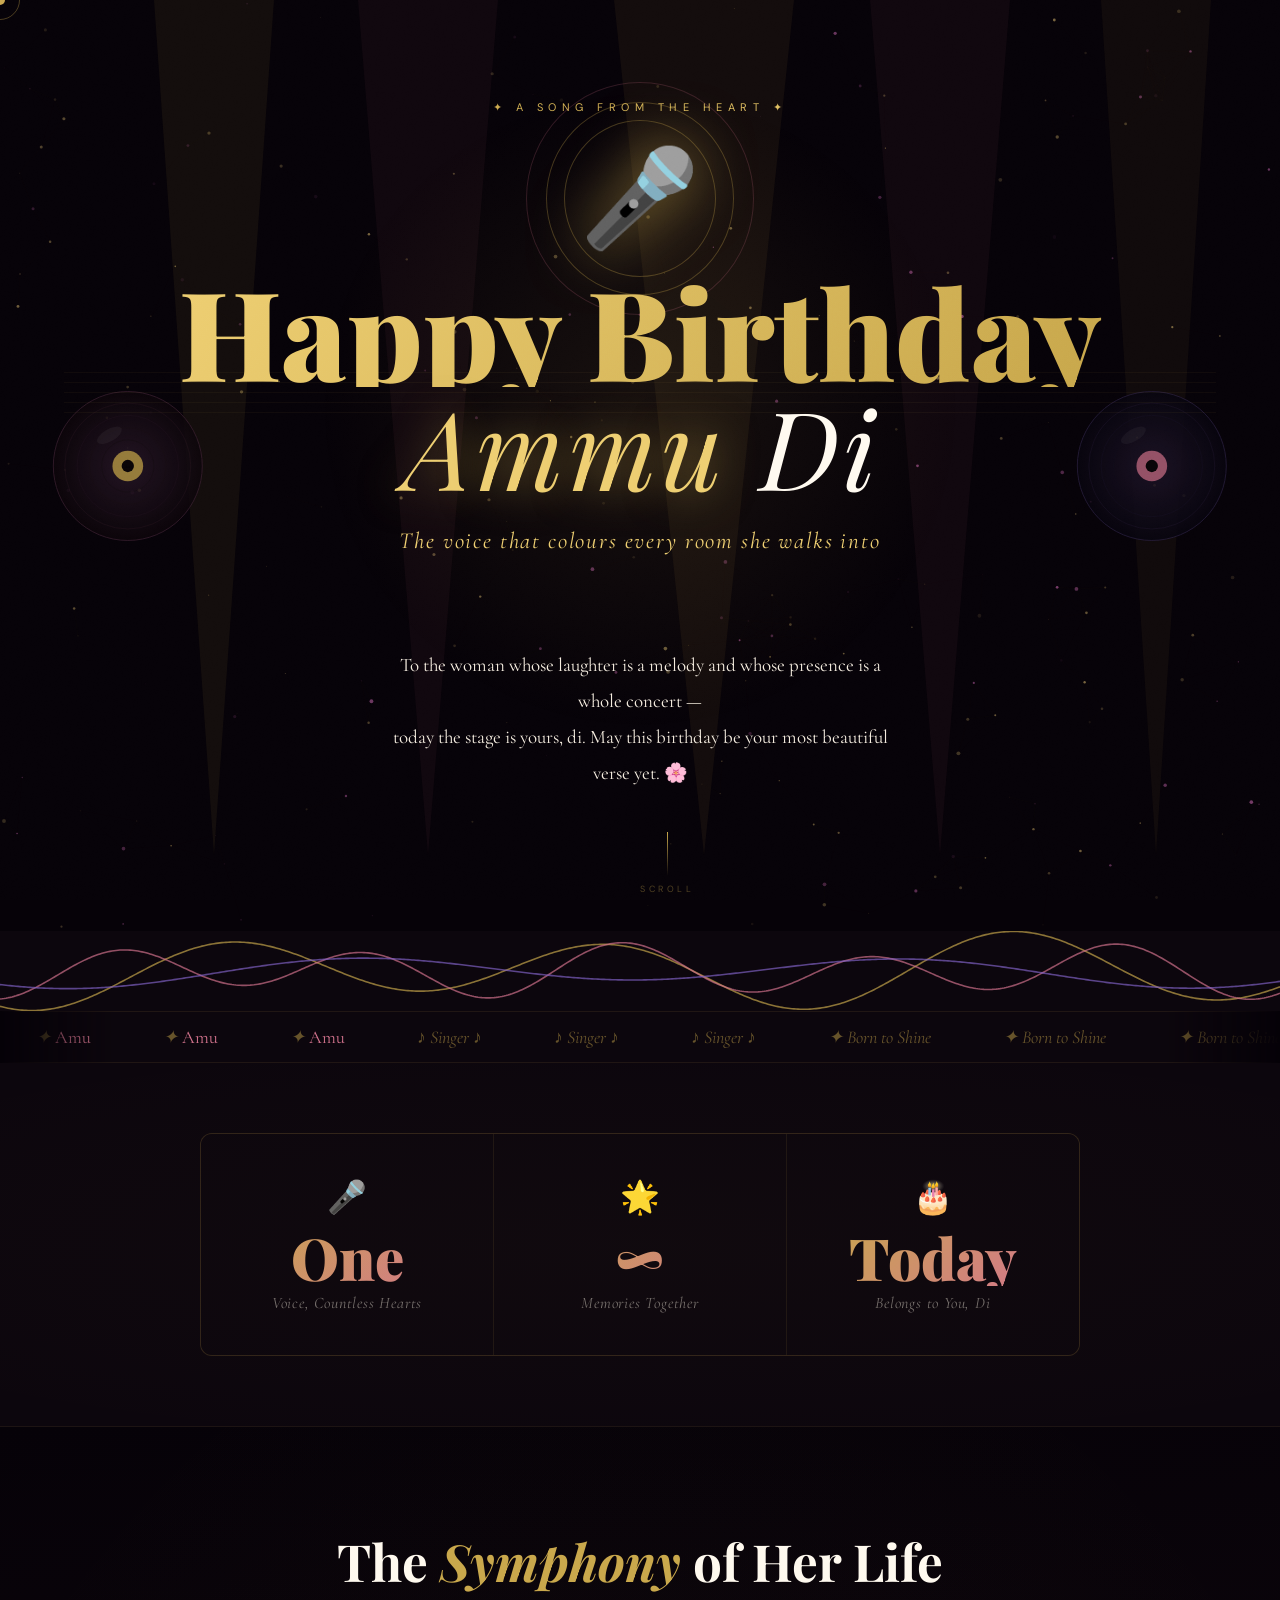
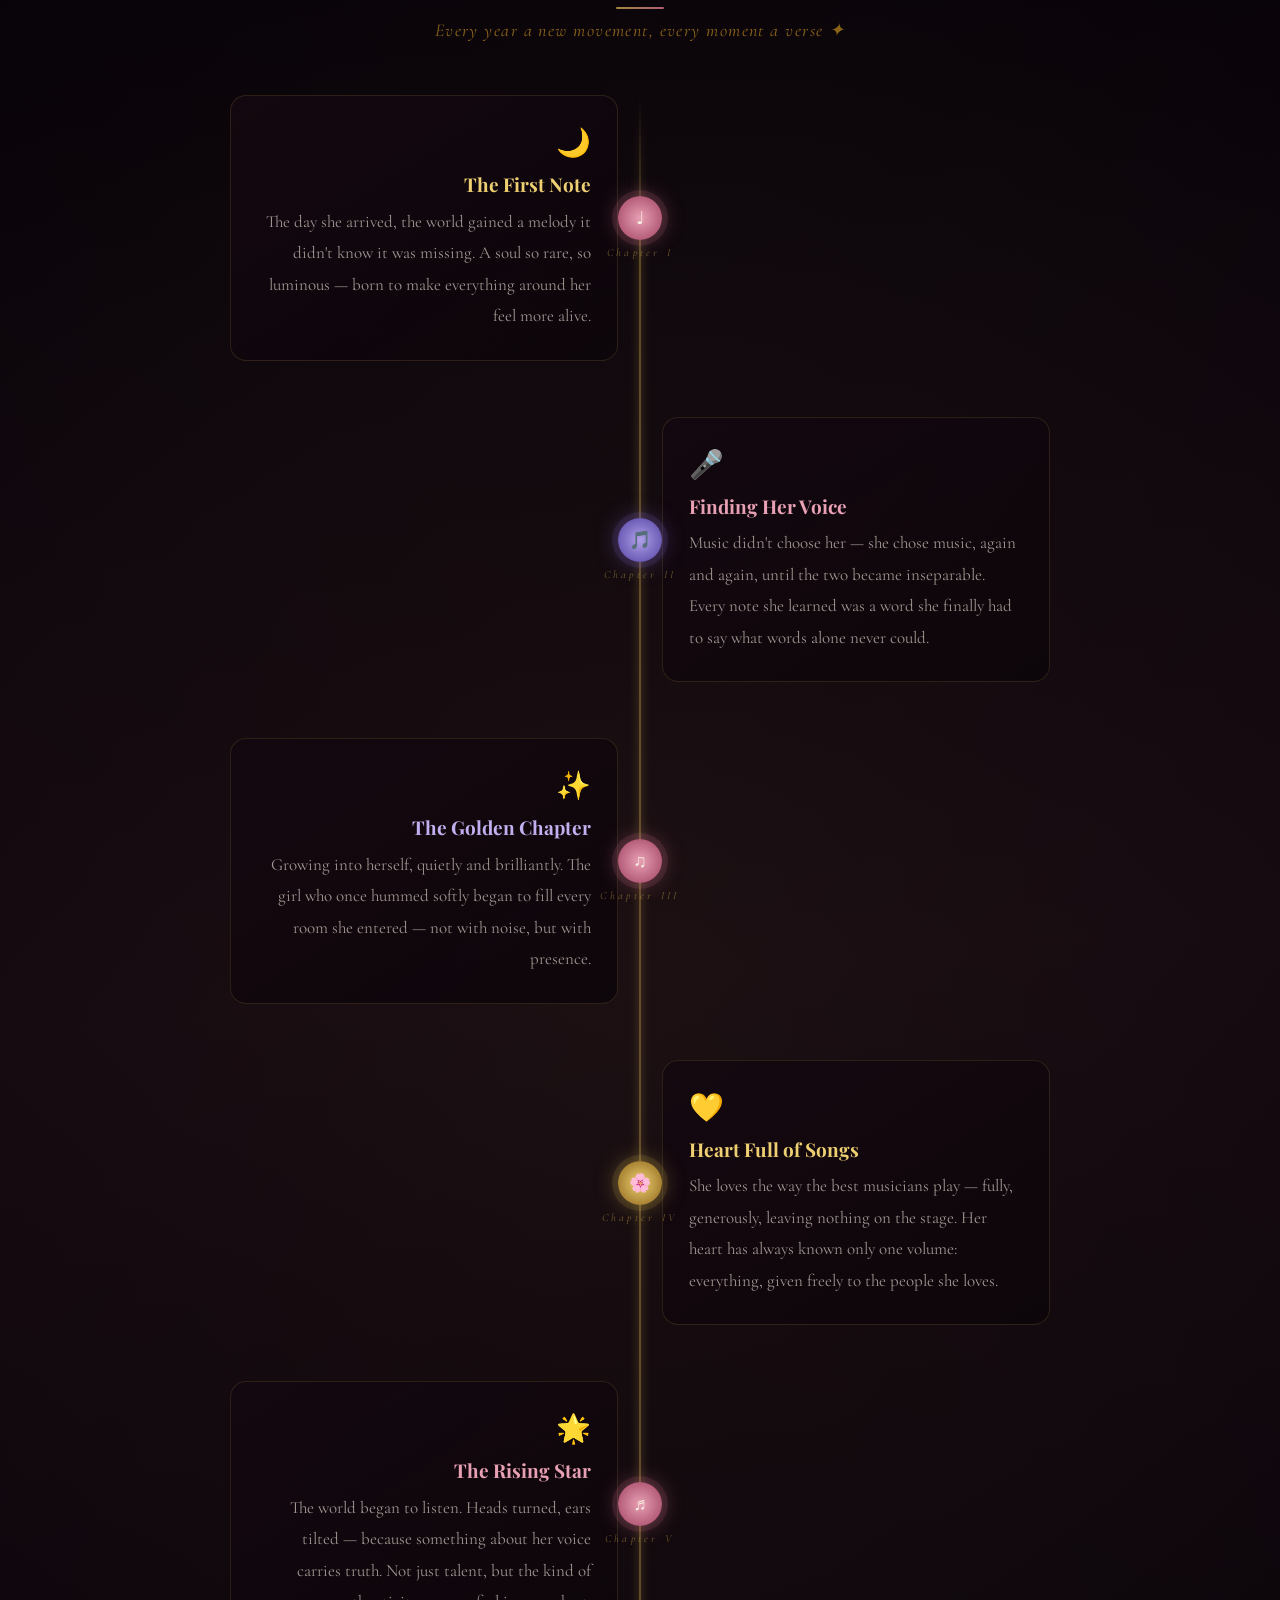
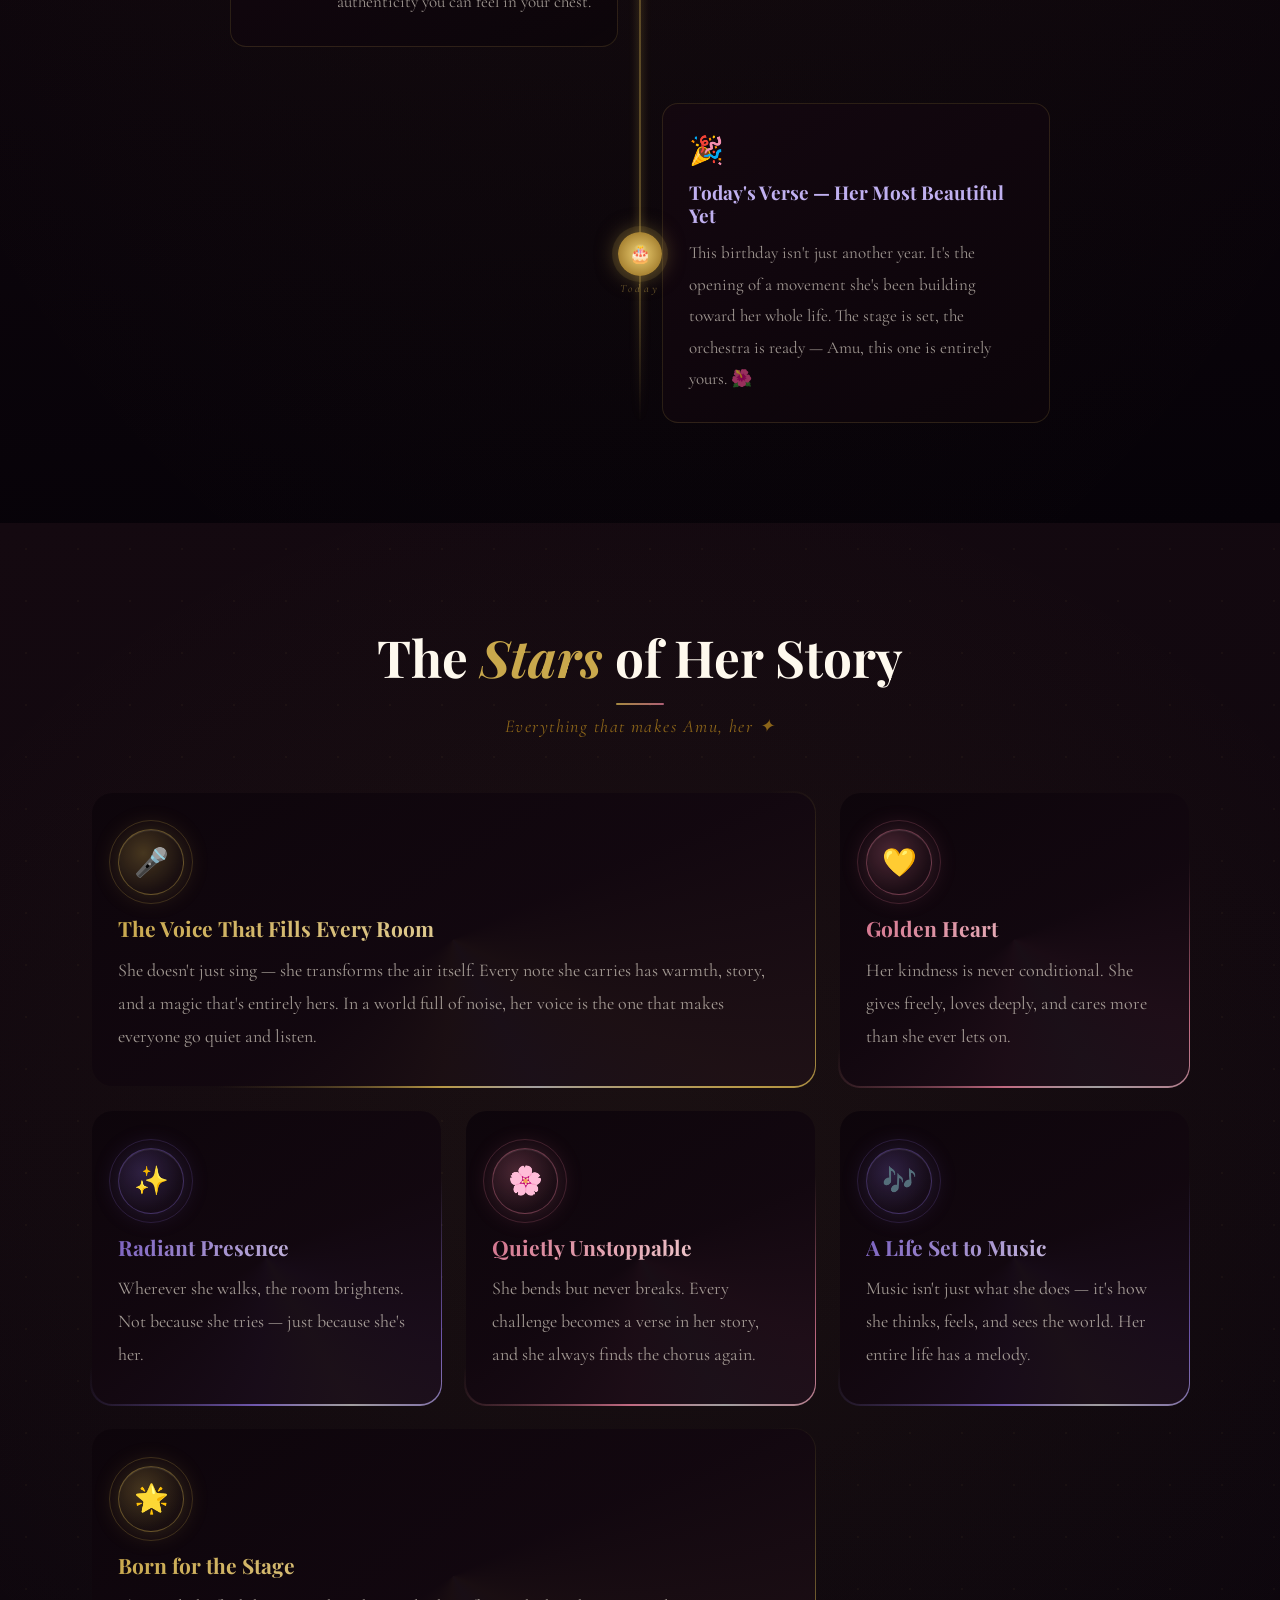
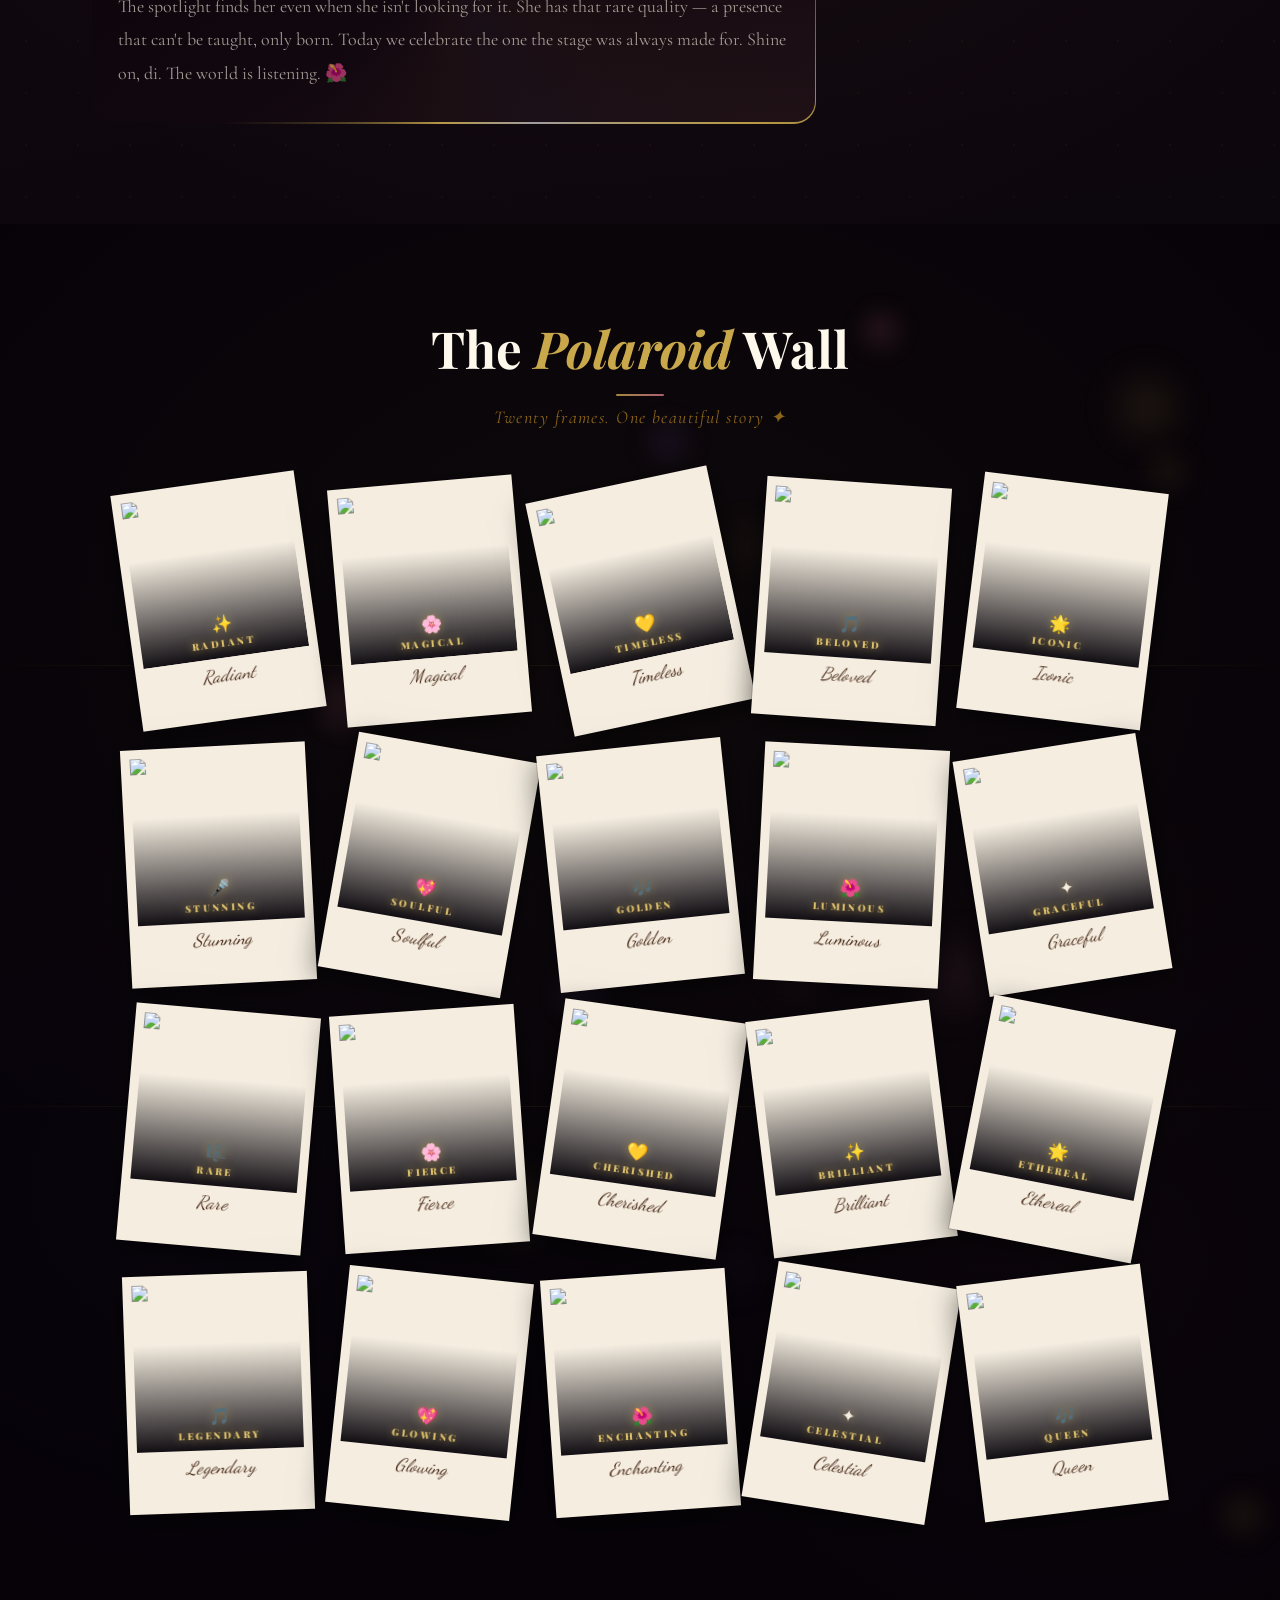
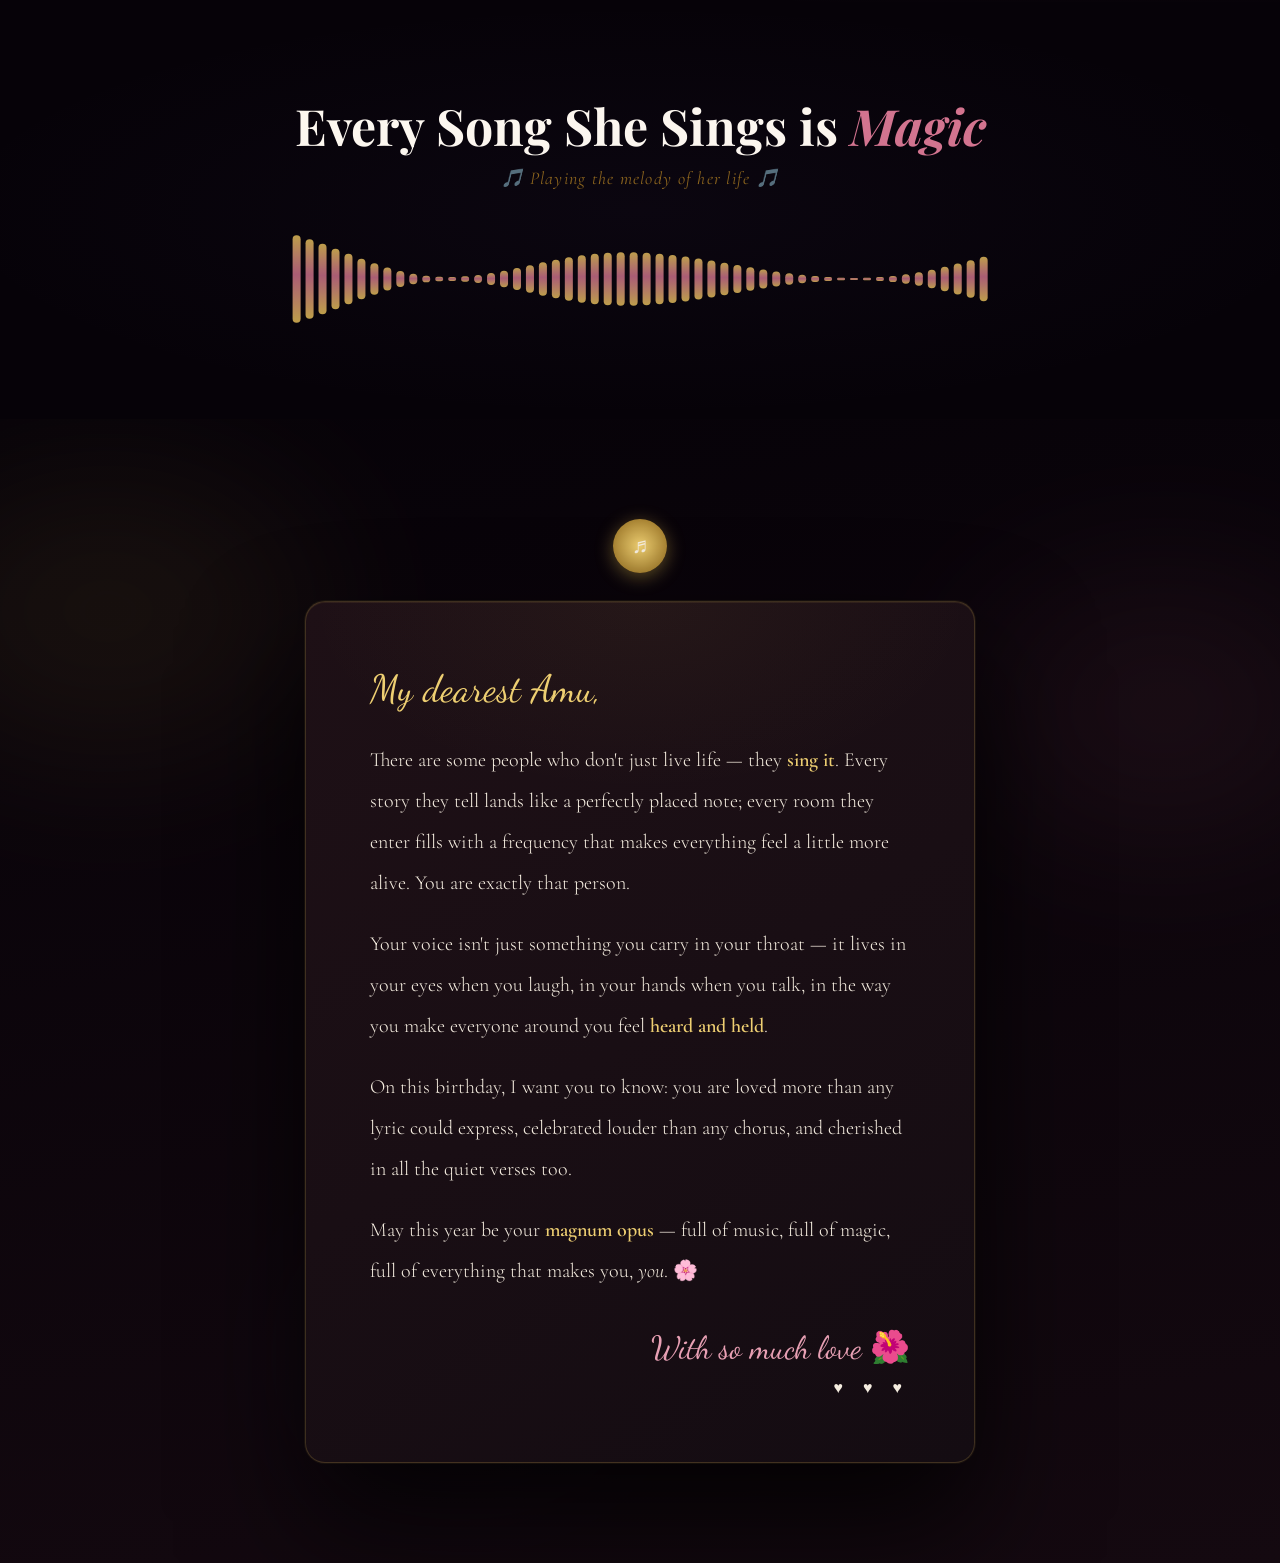
==== index.html @ 4d1cec8e "Replace CSS and JS file links in index.html" ====
<!DOCTYPE html>
<html lang="en">
<head>
<meta charset="UTF-8"/>
<meta name="viewport" content="width=device-width, initial-scale=1.0"/>
<title>Happy Birthday Amu 🎵</title>
<link href="https://fonts.googleapis.com/css2?family=Playfair+Display:ital,wght@0,400;0,700;0,900;1,400;1,700&family=Cormorant+Garamond:ital,wght@0,300;0,400;0,600;1,300;1,400&family=DM+Sans:wght@300;400;500;600&family=Dancing+Script:wght@400;700&display=swap" rel="stylesheet"/>
<link rel="stylesheet" href="style.css"/>
</head>
<body>

<div id="sprog"></div>
<canvas id="sc"></canvas>
<canvas id="cfc"></canvas>
<div id="cur"></div>
<div id="cring"></div>

<!-- ═══ HERO ═══ -->
<section class="hero" id="hero">
  <canvas id="hcv"></canvas>
  <div class="hspot" id="hspot"></div>

  <!-- Spotlight cones -->
  <div class="cone" style="left:12%;width:0;height:0;border-left:60px solid transparent;border-right:60px solid transparent;border-top:95vh solid rgba(201,168,76,.07);--cd:.4s;--cs:9s;--ca:-16deg;--cb:16deg;"></div>
  <div class="cone" style="left:28%;width:0;height:0;border-left:70px solid transparent;border-right:70px solid transparent;border-top:95vh solid rgba(212,116,142,.05);--cd:.8s;--cs:11s;--ca:8deg;--cb:-8deg;"></div>
  <div class="cone" style="left:48%;width:0;height:0;border-left:90px solid transparent;border-right:90px solid transparent;border-top:95vh solid rgba(201,168,76,.065);--cd:.6s;--cs:8s;--ca:-5deg;--cb:5deg;"></div>
  <div class="cone" style="left:68%;width:0;height:0;border-left:70px solid transparent;border-right:70px solid transparent;border-top:95vh solid rgba(212,116,142,.05);--cd:1s;--cs:12s;--ca:10deg;--cb:-10deg;"></div>
  <div class="cone" style="left:86%;width:0;height:0;border-left:55px solid transparent;border-right:55px solid transparent;border-top:95vh solid rgba(201,168,76,.055);--cd:1.4s;--cs:10s;--ca:-14deg;--cb:14deg;"></div>

  <!-- Vinyl Left -->
  <div class="vwrap vl">
    <div class="vdisc" style="--vs:5s;">
      <svg viewBox="0 0 200 200" xmlns="http://www.w3.org/2000/svg">
        <defs><radialGradient id="vgl"><stop offset="0%" stop-color="#281828"/><stop offset="100%" stop-color="#0d060b"/></radialGradient></defs>
        <circle cx="100" cy="100" r="97" fill="url(#vgl)" stroke="#3a2030" stroke-width="1.2"/>
        <circle cx="100" cy="100" r="82" fill="none" stroke="#2a1820" stroke-width=".7"/>
        <circle cx="100" cy="100" r="66" fill="none" stroke="#221320" stroke-width=".7"/>
        <circle cx="100" cy="100" r="50" fill="none" stroke="#1c1018" stroke-width=".7"/>
        <circle cx="100" cy="100" r="34" fill="none" stroke="#170e14" stroke-width=".7"/>
        <circle cx="100" cy="100" r="20" fill="#c9a84c" opacity=".88"/>
        <circle cx="100" cy="100" r="8" fill="#0a0608"/>
        <text x="100" y="103" text-anchor="middle" fill="#06040a" font-size="4.5" font-family="serif" font-style="italic">Amu</text>
        <ellipse cx="76" cy="60" rx="18" ry="8" fill="rgba(255,255,255,.055)" transform="rotate(-30 76 60)"/>
      </svg>
    </div>
  </div>

  <!-- Vinyl Right -->
  <div class="vwrap vr">
    <div class="vdisc" style="--vs:7s;animation-direction:normal;">
      <svg viewBox="0 0 200 200" xmlns="http://www.w3.org/2000/svg" style="animation-direction:reverse;">
        <defs><radialGradient id="vgr"><stop offset="0%" stop-color="#1e1428"/><stop offset="100%" stop-color="#080610"/></radialGradient></defs>
        <circle cx="100" cy="100" r="97" fill="url(#vgr)" stroke="#2a2040" stroke-width="1.2"/>
        <circle cx="100" cy="100" r="82" fill="none" stroke="#201830" stroke-width=".7"/>
        <circle cx="100" cy="100" r="66" fill="none" stroke="#1a1428" stroke-width=".7"/>
        <circle cx="100" cy="100" r="50" fill="none" stroke="#141020" stroke-width=".7"/>
        <circle cx="100" cy="100" r="20" fill="#d4748e" opacity=".82"/>
        <circle cx="100" cy="100" r="8" fill="#080608"/>
        <ellipse cx="76" cy="60" rx="18" ry="8" fill="rgba(255,255,255,.05)" transform="rotate(-30 76 60)"/>
      </svg>
    </div>
  </div>

  <!-- Staff lines -->
  <div style="position:absolute;left:0;right:0;top:40%;pointer-events:none;z-index:4;">
    <div style="position:absolute;left:5%;right:5%;height:1px;background:rgba(201,168,76,.055);top:0;"></div>
    <div style="position:absolute;left:5%;right:5%;height:1px;background:rgba(201,168,76,.055);top:10px;"></div>
    <div style="position:absolute;left:5%;right:5%;height:1px;background:rgba(201,168,76,.055);top:20px;"></div>
    <div style="position:absolute;left:5%;right:5%;height:1px;background:rgba(201,168,76,.055);top:30px;"></div>
    <div style="position:absolute;left:5%;right:5%;height:1px;background:rgba(201,168,76,.055);top:40px;"></div>
  </div>

  <div class="hbadge">✦ A Song From The Heart ✦</div>

  <div class="micstage">
    <div class="mring"></div><div class="mring"></div><div class="mring"></div>
    <span class="mico">🎤</span>
  </div>

  <h1 class="htitle">Happy Birthday</h1>
  <div class="hname" id="hname"></div>
  <p class="hsub">The voice that colours every room she walks into</p>
  <div class="eqrow" id="eqrow"></div>
  <p class="hmsg">To the woman whose laughter is a melody and whose presence is a whole concert —<br>today the stage is yours, di. May this birthday be your most beautiful verse yet. 🌸</p>
  <div class="scrollcue"><div class="sbar"></div>scroll</div>
</section>

<!-- ═══ WAVE ═══ -->
<div class="wavediv"><canvas id="wcv"></canvas></div>

<!-- ═══ TICKER ═══ -->
<div class="tickbar"><div class="ticktrack" id="ticker"></div></div>

<!-- ═══ STATS ═══ -->
<section class="statssec">
  <div class="statsgrid reveal">
    <div class="statcell">
      <span class="stati">🎤</span>
      <div class="statn">One</div>
      <div class="statl">Voice, Countless Hearts</div>
    </div>
    <div class="statcell">
      <span class="stati">🌟</span>
      <div class="statn">∞</div>
      <div class="statl">Memories Together</div>
    </div>
    <div class="statcell">
      <span class="stati">🎂</span>
      <div class="statn">Today</div>
      <div class="statl">Belongs to You, Di</div>
    </div>
  </div>
</section>

<!-- ═══ SYMPHONY TIMELINE ═══ -->
<section class="symphonyviz">
  <div class="snotes-float" id="snotesfloat"></div>
  <h2 class="sech reveal">The <em>Symphony</em> of Her Life</h2>
  <p class="secsub reveal d1">Every year a new movement, every moment a verse ✦</p>

  <div class="stl-wrap reveal d2">
    <div class="stl-axis"></div>

    <!-- Row 1: left card -->
    <div class="stl-row">
      <div class="stl-card stl-card-gold stl-left-card">
        <span class="card-ico">🌙</span>
        <div class="card-ttl">The First Note</div>
        <p class="card-txt">The day she arrived, the world gained a melody it didn't know it was missing. A soul so rare, so luminous — born to make everything around her feel more alive.</p>
      </div>
      <div class="stl-node">
        <div class="stl-dot">♩</div>
        <span class="stl-lbl">Chapter I</span>
      </div>
      <div class="stl-empty"></div>
    </div>

    <!-- Row 2: right card -->
    <div class="stl-row">
      <div class="stl-empty"></div>
      <div class="stl-node">
        <div class="stl-dot">🎵</div>
        <span class="stl-lbl">Chapter II</span>
      </div>
      <div class="stl-card stl-card-rose stl-right">
        <span class="card-ico">🎤</span>
        <div class="card-ttl">Finding Her Voice</div>
        <p class="card-txt">Music didn't choose her — she chose music, again and again, until the two became inseparable. Every note she learned was a word she finally had to say what words alone never could.</p>
      </div>
    </div>

    <!-- Row 3: left card -->
    <div class="stl-row">
      <div class="stl-card stl-card-violet stl-left-card">
        <span class="card-ico">✨</span>
        <div class="card-ttl">The Golden Chapter</div>
        <p class="card-txt">Growing into herself, quietly and brilliantly. The girl who once hummed softly began to fill every room she entered — not with noise, but with presence.</p>
      </div>
      <div class="stl-node">
        <div class="stl-dot">♫</div>
        <span class="stl-lbl">Chapter III</span>
      </div>
      <div class="stl-empty"></div>
    </div>

    <!-- Row 4: right card -->
    <div class="stl-row">
      <div class="stl-empty"></div>
      <div class="stl-node">
        <div class="stl-dot">🌸</div>
        <span class="stl-lbl">Chapter IV</span>
      </div>
      <div class="stl-card stl-card-gold stl-right">
        <span class="card-ico">💛</span>
        <div class="card-ttl">Heart Full of Songs</div>
        <p class="card-txt">She loves the way the best musicians play — fully, generously, leaving nothing on the stage. Her heart has always known only one volume: everything, given freely to the people she loves.</p>
      </div>
    </div>

    <!-- Row 5: left card -->
    <div class="stl-row">
      <div class="stl-card stl-card-rose stl-left-card">
        <span class="card-ico">🌟</span>
        <div class="card-ttl">The Rising Star</div>
        <p class="card-txt">The world began to listen. Heads turned, ears tilted — because something about her voice carries truth. Not just talent, but the kind of authenticity you can feel in your chest.</p>
      </div>
      <div class="stl-node">
        <div class="stl-dot">♬</div>
        <span class="stl-lbl">Chapter V</span>
      </div>
      <div class="stl-empty"></div>
    </div>

    <!-- Row 6: right card — TODAY -->
    <div class="stl-row">
      <div class="stl-empty"></div>
      <div class="stl-node">
        <div class="stl-dot">🎂</div>
        <span class="stl-lbl">Today</span>
      </div>
      <div class="stl-card stl-card-violet stl-right">
        <span class="card-ico">🎉</span>
        <div class="card-ttl">Today's Verse — Her Most Beautiful Yet</div>
        <p class="card-txt">This birthday isn't just another year. It's the opening of a movement she's been building toward her whole life. The stage is set, the orchestra is ready — Amu, this one is entirely yours. 🌺</p>
      </div>
    </div>

  </div>
</section>

<!-- ═══ SPARKS SECTION ═══ -->
<section class="sparksec">
  <h2 class="sech reveal">The <em>Stars</em> of Her Story</h2>
  <p class="secsub reveal d1">Everything that makes Amu, her ✦</p>
  <div class="sparkgrid reveal d2">

    <div class="sparkcard sc-w2">
      <div class="sparkico">🎤</div>
      <div class="sparkttl">The Voice That Fills Every Room</div>
      <div class="sparktxt">She doesn't just sing — she transforms the air itself. Every note she carries has warmth, story, and a magic that's entirely hers. In a world full of noise, her voice is the one that makes everyone go quiet and listen.</div>
    </div>

    <div class="sparkcard sc-rose">
      <div class="sparkico">💛</div>
      <div class="sparkttl">Golden Heart</div>
      <div class="sparktxt">Her kindness is never conditional. She gives freely, loves deeply, and cares more than she ever lets on.</div>
    </div>

    <div class="sparkcard sc-violet">
      <div class="sparkico">✨</div>
      <div class="sparkttl">Radiant Presence</div>
      <div class="sparktxt">Wherever she walks, the room brightens. Not because she tries — just because she's her.</div>
    </div>

    <div class="sparkcard sc-rose">
      <div class="sparkico">🌸</div>
      <div class="sparkttl">Quietly Unstoppable</div>
      <div class="sparktxt">She bends but never breaks. Every challenge becomes a verse in her story, and she always finds the chorus again.</div>
    </div>

    <div class="sparkcard sc-violet">
      <div class="sparkico">🎶</div>
      <div class="sparkttl">A Life Set to Music</div>
      <div class="sparktxt">Music isn't just what she does — it's how she thinks, feels, and sees the world. Her entire life has a melody.</div>
    </div>

    <div class="sparkcard sc-w2">
      <div class="sparkico">🌟</div>
      <div class="sparkttl">Born for the Stage</div>
      <div class="sparktxt">The spotlight finds her even when she isn't looking for it. She has that rare quality — a presence that can't be taught, only born. Today we celebrate the one the stage was always made for. Shine on, di. The world is listening. 🌺</div>
    </div>

  </div>
</section>

<!-- ═══ POLAROID WALL ═══ -->
<section class="polarsec">
  <h2 class="sech reveal">The <em>Polaroid</em> Wall</h2>
  <p class="secsub reveal d1">Twenty frames. One beautiful story ✦</p>
  <div class="polargrid reveal d2" id="polargrid"></div>
</section>

<!-- ═══ SOUND ═══ -->
<div class="soundsec">
  <h3 class="soundh reveal">Every Song She Sings is <em>Magic</em></h3>
  <p class="sounds reveal d1">🎵 Playing the melody of her life 🎵</p>
  <canvas id="scv"></canvas>
</div>

<!-- ═══ LETTER ═══ -->
<section class="lettersec">
  <div class="auroraf">
    <div class="aura"></div><div class="aura"></div><div class="aura"></div>
  </div>
  <div class="ltrwrap reveal">
    <div class="seal">♬</div>
    <div class="lcard">
      <p class="lsal">My dearest Amu,</p>
      <div class="lbody">
        <p>There are some people who don't just live life — they <strong>sing it</strong>. Every story they tell lands like a perfectly placed note; every room they enter fills with a frequency that makes everything feel a little more alive. You are exactly that person.</p>
        <p>Your voice isn't just something you carry in your throat — it lives in your eyes when you laugh, in your hands when you talk, in the way you make everyone around you feel <strong>heard and held</strong>.</p>
        <p>On this birthday, I want you to know: you are loved more than any lyric could express, celebrated louder than any chorus, and cherished in all the quiet verses too.</p>
        <p>May this year be your <strong>magnum opus</strong> — full of music, full of magic, full of everything that makes you, <em>you</em>. 🌸</p>
      </div>
      <div class="lsign">With so much love 🌺</div>
      <div class="lhrt">♥ ♥ ♥</div>
    </div>
  </div>
</section>

<!-- ═══ LIGHTBOX ═══ -->
<div class="lb" id="lb">
  <div class="lbwrap">
    <button class="lbx" id="lbx">✕</button>
    <button class="lbbtn lbprev" id="lbprev">‹</button>
    <img id="lbimg" src="" alt=""/>
    <button class="lbbtn lbnext" id="lbnext">›</button>
    <div class="lbcnt" id="lbcnt"></div>
  </div>
</div>

<script src="script.js"></script>
</body>
</html>
---- style.css ----
:root{
  --gold:#c9a84c;--gold-lt:#eecf72;--gold-dk:#8a6318;
  --rose:#d4748e;--rose-lt:#e8a0b4;--rose-dk:#9e4060;
  --violet:#7a60c0;--bg:#060208;--bg2:#0c060d;--bg3:#140910;--bg4:#1c0e1a;
  --cream:#f5ede0;--white:#fffaf0;
}
*,*::before,*::after{box-sizing:border-box;margin:0;padding:0;}
html{scroll-behavior:smooth;}
body{background:var(--bg);color:var(--cream);font-family:'DM Sans',sans-serif;overflow-x:hidden;cursor:none;-webkit-font-smoothing:antialiased;-moz-osx-font-smoothing:grayscale;}

body::after{content:'';position:fixed;inset:0;background-image:url("data:image/svg+xml,%3Csvg xmlns='http://www.w3.org/2000/svg' width='250' height='250'%3E%3Cfilter id='g'%3E%3CfeTurbulence type='fractalNoise' baseFrequency='.75' numOctaves='4' stitchTiles='stitch'/%3E%3CfeColorMatrix type='saturate' values='0'/%3E%3C/filter%3E%3Crect width='100%25' height='100%25' filter='url(%23g)' opacity='.04'/%3E%3C/svg%3E");pointer-events:none;z-index:9989;opacity:.7;mix-blend-mode:overlay;}

/* SCROLL PROGRESS */
#sprog{position:fixed;top:0;left:0;height:2px;background:linear-gradient(90deg,var(--gold),var(--rose),var(--gold-lt));z-index:9991;width:0;box-shadow:0 0 8px var(--gold);transition:width .05s;}

/* CURSOR */
#cur{position:fixed;width:10px;height:10px;background:var(--gold);border-radius:50%;pointer-events:none;z-index:9999;transform:translate(-50%,-50%);mix-blend-mode:screen;}
#cring{position:fixed;width:40px;height:40px;border:1.5px solid rgba(201,168,76,.5);border-radius:50%;pointer-events:none;z-index:9998;transform:translate(-50%,-50%);opacity:.7;}
#sc{position:fixed;inset:0;pointer-events:none;z-index:9997;}
#cfc{position:fixed;inset:0;pointer-events:none;z-index:9996;}
.pop{position:fixed;pointer-events:none;font-size:15px;z-index:9995;animation:popOut .7s forwards;}
@keyframes popOut{0%{opacity:1;transform:translate(0,0) scale(1.2);}100%{opacity:0;transform:translate(var(--dx),var(--dy)) scale(0);}}

/* HERO */
.hero{position:relative;min-height:100vh;display:flex;flex-direction:column;align-items:center;justify-content:center;overflow:hidden;padding:100px 24px 140px;z-index:1;}
#hcv{position:absolute;inset:0;width:100%;height:100%;}
.hspot{position:absolute;inset:0;pointer-events:none;z-index:3;background:radial-gradient(circle 460px at var(--mx,50%) var(--my,44%),rgba(201,168,76,.09) 0%,transparent 70%);}

/* CONES */
.cone{position:absolute;top:0;transform-origin:top center;opacity:0;animation:coneFade 1s var(--cd,1s) forwards,coneSwing var(--cs,9s) ease-in-out infinite alternate;}
@keyframes coneFade{to{opacity:1;}}
@keyframes coneSwing{0%{transform:rotate(var(--ca,-14deg));}100%{transform:rotate(var(--cb,14deg));}}

/* VINYLS */
.vwrap{position:absolute;top:50%;z-index:4;pointer-events:none;}
.vwrap.vl{left:4%;transform:translateY(-50%);}
.vwrap.vr{right:4%;transform:translateY(-50%);}
.vdisc{width:clamp(88px,12vw,168px);height:clamp(88px,12vw,168px);opacity:0;animation:vFade 1s 2.2s forwards;}
.vdisc svg{width:100%;height:100%;animation:vSpin var(--vs,5s) linear infinite;}
@keyframes vFade{to{opacity:.82;}}
@keyframes vSpin{to{transform:rotate(360deg);}}

/* HERO TEXT */
.hbadge{font-size:11px;letter-spacing:.5em;color:var(--gold);text-transform:uppercase;opacity:0;animation:fup .7s .3s forwards;position:relative;z-index:5;margin-bottom:22px;background:linear-gradient(90deg,var(--gold),var(--gold-lt),var(--gold));background-size:300% 100%;-webkit-background-clip:text;-webkit-text-fill-color:transparent;background-clip:text;animation:fup .7s .3s forwards,badgeShimmer 5s 1.5s linear infinite;}
@keyframes badgeShimmer{0%{background-position:200% 50%;}100%{background-position:-200% 50%;}}
.hbadge::before,.hbadge::after{content:'✦';margin:0 10px;opacity:.5;}

.micstage{position:relative;z-index:5;opacity:0;animation:fup .8s .6s forwards;margin-bottom:14px;display:flex;align-items:center;justify-content:center;}
.mico{font-size:clamp(54px,9vw,96px);filter:drop-shadow(0 0 30px rgba(201,168,76,.7));animation:micGlow 2.5s ease-in-out infinite;display:block;}
@keyframes micGlow{0%,100%{filter:drop-shadow(0 0 22px rgba(201,168,76,.5));}50%{filter:drop-shadow(0 0 55px rgba(201,168,76,.95));}}
.mring{position:absolute;border-radius:50%;border:1.5px solid rgba(201,168,76,.3);animation:mripple 2.2s ease-out infinite;}
.mring:nth-child(1){inset:-16px;}
.mring:nth-child(2){inset:-34px;animation-delay:.55s;}
.mring:nth-child(3){inset:-54px;animation-delay:1.1s;border-color:rgba(212,116,142,.2);}
@keyframes mripple{0%{transform:scale(1);opacity:1;}100%{transform:scale(1.5);opacity:0;}}

.htitle{font-family:'Playfair Display',serif;font-size:clamp(52px,10vw,124px);font-weight:900;line-height:.9;text-align:center;background:linear-gradient(128deg,var(--gold-lt),var(--gold) 32%,var(--rose) 62%,var(--gold-lt));background-size:300% 300%;-webkit-background-clip:text;-webkit-text-fill-color:transparent;background-clip:text;opacity:0;animation:fup .9s .9s both,gflow 7s 2s linear infinite;position:relative;z-index:5;}
@keyframes gflow{0%{background-position:0% 50%;}100%{background-position:300% 50%;}}

.hname{font-family:'Playfair Display',serif;font-style:italic;font-size:clamp(42px,8.5vw,110px);text-align:center;line-height:1.05;margin-top:2px;position:relative;z-index:5;display:flex;align-items:center;justify-content:center;gap:.04em;flex-wrap:wrap;}
.hc{display:inline-block;opacity:0;transform:translateY(50px) scale(.65);transition:opacity .6s cubic-bezier(.34,1.56,.64,1),transform .6s cubic-bezier(.34,1.56,.64,1);}
.hc.gld{color:var(--gold-lt);text-shadow:0 0 40px rgba(201,168,76,.5);}
.hc.wht{color:var(--white);}
.hc.on{opacity:1;transform:none;}

.hsub{font-family:'Cormorant Garamond',serif;font-style:italic;font-size:clamp(16px,2.2vw,23px);color:var(--gold-lt);letter-spacing:.08em;text-align:center;margin-top:24px;opacity:0;animation:fup .8s 2.1s forwards;position:relative;z-index:5;}

.eqrow{display:flex;align-items:flex-end;gap:4px;height:44px;margin:24px auto;opacity:0;animation:fup .7s 2.4s forwards;position:relative;z-index:5;}
.eqb{width:5px;border-radius:3px 3px 0 0;background:linear-gradient(180deg,var(--gold-lt),var(--rose));animation:eqdance var(--es,.6s) ease-in-out infinite alternate;}
@keyframes eqdance{0%{height:3px;}100%{height:var(--eh,36px);}}

.hmsg{font-family:'Cormorant Garamond',serif;font-size:clamp(15px,1.8vw,19px);color:var(--cream);max-width:520px;text-align:center;line-height:1.9;opacity:0;animation:fup .8s 2.7s forwards;position:relative;z-index:5;}

.scrollcue{position:absolute;bottom:36px;left:50%;transform:translateX(-50%);display:flex;flex-direction:column;align-items:center;gap:7px;color:rgba(201,168,76,.38);font-size:9px;letter-spacing:.4em;text-transform:uppercase;opacity:0;animation:fup .7s 3.3s forwards;z-index:5;}
.sbar{width:1px;height:44px;background:linear-gradient(180deg,var(--gold),transparent);animation:sbPulse 2s ease-in-out infinite;}
@keyframes sbPulse{0%{transform:scaleY(0);transform-origin:top;opacity:1;}50%{transform:scaleY(1);transform-origin:top;opacity:1;}51%{transform-origin:bottom;}100%{transform:scaleY(0);transform-origin:bottom;opacity:0;}}

/* WAVE */
.wavediv{background:var(--bg2);overflow:hidden;line-height:0;}
#wcv{width:100%;height:80px;display:block;}

/* TICKER */
.tickbar{background:var(--bg2);padding:14px 0;overflow:hidden;border-top:1px solid rgba(201,168,76,.1);border-bottom:1px solid rgba(201,168,76,.1);position:relative;z-index:1;-webkit-mask-image:linear-gradient(to right,transparent 0%,black 9%,black 91%,transparent 100%);mask-image:linear-gradient(to right,transparent 0%,black 9%,black 91%,transparent 100%);}
.ticktrack{display:flex;white-space:nowrap;animation:tickroll 20s linear infinite;}
.ticktrack:hover{animation-play-state:paused;}
.titem{font-family:'Cormorant Garamond',serif;font-style:italic;font-size:clamp(14px,1.8vw,18px);color:rgba(201,168,76,.48);padding:0 36px;flex-shrink:0;}
.titem b{color:var(--rose);font-style:normal;font-weight:400;}
@keyframes tickroll{to{transform:translateX(-50%);}}

/* STATS */
.statssec{background:var(--bg2);padding:70px 32px;border-bottom:1px solid rgba(201,168,76,.09);position:relative;z-index:1;overflow:hidden;}
.statssec::before{content:'';position:absolute;inset:0;background:radial-gradient(ellipse 80% 60% at 50% 50%,rgba(201,168,76,.025),transparent);pointer-events:none;}
.statsgrid{max-width:880px;margin:0 auto;display:grid;grid-template-columns:repeat(3,1fr);gap:1px;background:rgba(201,168,76,.1);border:1px solid rgba(201,168,76,.1);border-radius:12px;overflow:hidden;}
.statcell{background:var(--bg2);padding:42px 24px;text-align:center;transition:background .35s,box-shadow .35s;}
.statcell:hover{background:rgba(201,168,76,.05);box-shadow:inset 0 1px 0 rgba(201,168,76,.15);}
.stati{font-size:32px;display:block;margin-bottom:10px;animation:statbob 3s ease-in-out infinite;}
.statcell:nth-child(2) .stati{animation-delay:-1s;}
.statcell:nth-child(3) .stati{animation-delay:-2s;}
@keyframes statbob{0%,100%{transform:translateY(0);}50%{transform:translateY(-7px);}}
.statn{font-family:'Playfair Display',serif;font-size:clamp(32px,5.5vw,58px);font-weight:900;background:linear-gradient(135deg,var(--gold),var(--rose));-webkit-background-clip:text;-webkit-text-fill-color:transparent;background-clip:text;line-height:1;}
.statl{font-family:'Cormorant Garamond',serif;font-style:italic;color:rgba(245,237,224,.45);font-size:clamp(13px,1.5vw,16px);margin-top:7px;letter-spacing:.05em;}

/* SPARKS SECTION */
.sparksec{background:linear-gradient(170deg,var(--bg3),var(--bg2));padding:100px 28px;position:relative;z-index:1;overflow:hidden;}
.sparksec::before{content:'';position:absolute;inset:0;background:radial-gradient(ellipse 65% 55% at 50% 50%,rgba(201,168,76,.055),transparent);pointer-events:none;z-index:0;}
.sparksec::after{content:'';position:absolute;inset:0;background-image:radial-gradient(circle,rgba(201,168,76,.2) 1px,transparent 1px);background-size:52px 52px;opacity:.22;pointer-events:none;z-index:0;}
.sparkgrid{max-width:1100px;margin:0 auto;display:grid;grid-template-columns:repeat(3,1fr);gap:22px;position:relative;z-index:1;}

/* ── CARD BASE ── */
.sparkcard{--sp-c:#c9a84c;--sp-rgb:201,168,76;position:relative;border-radius:22px;padding:38px 28px 34px;overflow:hidden;isolation:isolate;cursor:default;transition:box-shadow .5s;}
/* Rotating conic border */
.sparkcard::before{content:'';position:absolute;width:200%;height:200%;top:-50%;left:-50%;background:conic-gradient(from 0deg,transparent 0deg,transparent 65deg,rgba(var(--sp-rgb),.9) 116deg,rgba(255,255,255,.6) 150deg,rgba(var(--sp-rgb),.9) 184deg,transparent 238deg,transparent 360deg);animation:spkRot 4s linear infinite;z-index:-2;}
@keyframes spkRot{from{transform:rotate(0deg);}to{transform:rotate(360deg);}}
/* Dark inner panel */
.sparkcard::after{content:'';position:absolute;inset:1.5px;border-radius:20.5px;background:linear-gradient(148deg,rgba(13,5,11,.97),rgba(22,9,19,.94));z-index:-1;}
/* Hover bloom */
.sparkcard:hover{box-shadow:0 0 0 1px rgba(var(--sp-rgb),.16),0 22px 65px rgba(var(--sp-rgb),.22),0 8px 26px rgba(0,0,0,.88);}
/* Color variants */
.sc-rose{--sp-c:#d4748e;--sp-rgb:212,116,142;}
.sc-violet{--sp-c:#7a60c0;--sp-rgb:122,96,192;}
.sc-w2{grid-column:span 2;}
/* Mouse-glow overlay (JS sets --gx --gy) */
.card-glow{position:absolute;inset:0;background:radial-gradient(circle 220px at var(--gx,50%) var(--gy,50%),rgba(var(--sp-rgb),.12),transparent 70%);pointer-events:none;z-index:1;opacity:0;transition:opacity .35s;border-radius:22px;}
.sparkcard:hover .card-glow{opacity:1;}
/* Shimmer sweep */
.card-shimmer{position:absolute;inset:0;background:linear-gradient(108deg,transparent 28%,rgba(255,255,255,.08) 50%,transparent 72%);transform:translateX(-130%);pointer-events:none;z-index:2;border-radius:22px;transition:transform .7s cubic-bezier(.4,0,.2,1);}
.sparkcard:hover .card-shimmer{transform:translateX(130%);}

/* ── ICON ORB ── */
.sparkico{width:66px;height:66px;border-radius:50%;background:radial-gradient(circle at 38% 36%,rgba(var(--sp-rgb),.3),rgba(var(--sp-rgb),.06) 70%);border:1px solid rgba(var(--sp-rgb),.4);display:flex;align-items:center;justify-content:center;font-size:28px;margin-bottom:20px;position:relative;z-index:3;box-shadow:0 0 26px rgba(var(--sp-rgb),.24),inset 0 1px 0 rgba(255,255,255,.09);animation:orbDrift 3.6s ease-in-out infinite;}
@keyframes orbDrift{0%,100%{transform:translateY(0) rotate(-2deg);}50%{transform:translateY(-9px) rotate(2deg);}}
.sparkico::after{content:'';position:absolute;inset:-10px;border-radius:50%;border:1px solid rgba(var(--sp-rgb),.22);animation:orbRing 3.6s ease-in-out infinite;pointer-events:none;}
@keyframes orbRing{0%,100%{transform:scale(1);opacity:.55;}50%{transform:scale(1.16);opacity:.1;}}
.sparkcard:nth-child(2) .sparkico,.sparkcard:nth-child(2) .sparkico::after{animation-delay:-1.2s;}
.sparkcard:nth-child(3) .sparkico,.sparkcard:nth-child(3) .sparkico::after{animation-delay:-2.4s;}
.sparkcard:nth-child(4) .sparkico,.sparkcard:nth-child(4) .sparkico::after{animation-delay:-.6s;}
.sparkcard:nth-child(5) .sparkico,.sparkcard:nth-child(5) .sparkico::after{animation-delay:-1.8s;}
.sparkcard:nth-child(6) .sparkico,.sparkcard:nth-child(6) .sparkico::after{animation-delay:-3.0s;}

/* ── TEXT ── */
.sparkttl{font-family:'Playfair Display',serif;font-size:clamp(16px,1.8vw,21px);font-weight:700;line-height:1.25;margin-bottom:12px;background:linear-gradient(130deg,var(--sp-c) 0%,var(--white) 55%,var(--sp-c) 100%);background-size:220% 100%;-webkit-background-clip:text;-webkit-text-fill-color:transparent;background-clip:text;animation:ttlShift 5s ease-in-out infinite alternate;position:relative;z-index:3;}
@keyframes ttlShift{from{background-position:0% 50%;}to{background-position:100% 50%;}}
.sparktxt{font-family:'Cormorant Garamond',serif;font-size:clamp(15px,1.55vw,18px);color:rgba(245,237,224,.63);line-height:1.85;position:relative;z-index:3;}

/* SOUND */
.soundsec{padding:90px 28px;background:var(--bg);text-align:center;position:relative;z-index:1;overflow:hidden;}
.soundsec::before{content:'';position:absolute;inset:0;background:radial-gradient(ellipse 55% 50% at 50% 50%,rgba(122,96,192,.045),transparent);pointer-events:none;}
.soundh{font-family:'Playfair Display',serif;font-size:clamp(24px,4vw,50px);color:var(--white);margin-bottom:8px;}
.soundh em{color:var(--rose);}
.sounds{font-family:'Cormorant Garamond',serif;font-style:italic;color:var(--gold-dk);margin-bottom:40px;font-size:clamp(14px,1.7vw,18px);letter-spacing:.07em;}
#scv{width:100%;max-width:700px;height:100px;display:block;margin:0 auto;}

/* LETTER */
.lettersec{padding:100px 28px;background:linear-gradient(170deg,var(--bg),var(--bg3));display:flex;flex-direction:column;align-items:center;position:relative;z-index:1;overflow:hidden;}
.auroraf{position:absolute;inset:0;pointer-events:none;overflow:hidden;}
.aura{position:absolute;border-radius:50%;filter:blur(90px);animation:adrift var(--ad,20s) ease-in-out infinite alternate;}
.aura:nth-child(1){width:420px;height:270px;background:var(--gold);opacity:.085;top:5%;left:-8%;--ad:22s;}
.aura:nth-child(2){width:360px;height:235px;background:var(--rose);opacity:.085;top:15%;right:-5%;--ad:27s;animation-delay:-10s;}
.aura:nth-child(3){width:280px;height:185px;background:var(--violet);opacity:.07;bottom:10%;left:25%;--ad:18s;animation-delay:-5s;}
@keyframes adrift{0%{transform:translate(0,0) rotate(0deg) scale(1);}100%{transform:translate(50px,30px) rotate(20deg) scale(1.1);}}

.ltrwrap{max-width:670px;width:100%;position:relative;z-index:2;}
.seal{width:54px;height:54px;background:radial-gradient(circle,var(--gold-lt),var(--gold-dk));border-radius:50%;margin:0 auto 28px;display:flex;align-items:center;justify-content:center;font-size:22px;box-shadow:0 4px 18px rgba(201,168,76,.45);animation:sealp 2.2s ease-in-out infinite;}
@keyframes sealp{0%,100%{box-shadow:0 4px 18px rgba(201,168,76,.4);}50%{box-shadow:0 6px 30px rgba(201,168,76,.75);}}
.lcard{background:linear-gradient(148deg,#1e1016,#140c12);border:1px solid rgba(201,168,76,.22);border-radius:20px;padding:clamp(36px,5vw,68px);box-shadow:0 0 0 1px rgba(201,168,76,.07),0 60px 120px rgba(0,0,0,.8),inset 0 1px 0 rgba(201,168,76,.1);position:relative;overflow:hidden;}
.lcard::before{content:'';position:absolute;top:0;left:-120%;width:55%;height:100%;background:linear-gradient(105deg,transparent 0%,rgba(201,168,76,.055) 50%,transparent 100%);transform:skewX(-15deg);pointer-events:none;z-index:0;animation:lShine 11s ease-in-out 3s infinite;}
@keyframes lShine{0%,100%{left:-120%;opacity:0;}42%{opacity:0;left:-120%;}52%{opacity:1;left:80%;}62%{opacity:0;left:160%;}}
.lcard::after{content:'';position:absolute;inset:0;border-radius:20px;background:radial-gradient(ellipse 50% 22% at 50% 0%,rgba(201,168,76,.05),transparent);pointer-events:none;}
.lsal{font-family:'Dancing Script',cursive;font-size:clamp(26px,3.5vw,38px);color:var(--gold-lt);margin-bottom:28px;}
.lbody{font-family:'Cormorant Garamond',serif;font-size:clamp(16px,2vw,20px);line-height:2.05;color:var(--cream);font-weight:300;}
.lbody p{margin-bottom:20px;}
.lbody strong{color:var(--gold-lt);font-weight:600;}
.lsign{font-family:'Dancing Script',cursive;font-size:clamp(22px,3vw,32px);color:var(--rose-lt);text-align:right;margin-top:36px;}
.lhrt{text-align:right;margin-top:10px;font-size:16px;letter-spacing:8px;animation:hrtbeat 1.8s ease-in-out infinite;}
@keyframes hrtbeat{0%,100%{transform:scale(1);}14%{transform:scale(1.22);}28%{transform:scale(1);}}


@media(prefers-reduced-motion:reduce){
  *,*::before,*::after{animation-duration:.01ms!important;animation-iteration-count:1!important;transition-duration:.01ms!important;}
}

/* SHARED */
@keyframes fup{from{opacity:0;transform:translateY(26px);}to{opacity:1;transform:none;}}
.reveal{opacity:0;transform:translateY(48px);transition:opacity 1s cubic-bezier(.2,.8,.2,1),transform 1s cubic-bezier(.2,.8,.2,1);}
.reveal.vis{opacity:1;transform:none;}
.reveal.d1{transition-delay:.15s;}.reveal.d2{transition-delay:.3s;}

/* SECTION HEADING SHARED */
.sech{font-family:'Playfair Display',serif;font-size:clamp(26px,4vw,52px);font-weight:700;text-align:center;color:var(--white);margin-bottom:10px;}
.sech em{color:var(--gold);font-style:italic;}
.sech::after{content:'';display:block;width:48px;height:2px;background:linear-gradient(90deg,var(--gold),var(--rose));margin:12px auto 0;border-radius:2px;opacity:.8;}
.secsub{font-family:'Cormorant Garamond',serif;font-style:italic;font-size:clamp(14px,1.7vw,18px);color:var(--gold-dk);letter-spacing:.08em;text-align:center;margin-bottom:54px;}

/* SYMPHONY TIMELINE */
.symphonyviz{background:linear-gradient(175deg,var(--bg),var(--bg3),var(--bg));padding:100px 28px;position:relative;z-index:1;overflow:hidden;}
.symphonyviz::before{content:'';position:absolute;inset:0;background:radial-gradient(ellipse 70% 60% at 50% 50%,rgba(201,168,76,.045),transparent);pointer-events:none;}
.snotes-float{position:absolute;inset:0;pointer-events:none;overflow:hidden;}
.snote{position:absolute;font-size:var(--nsz,22px);color:var(--gold);opacity:0;animation:noterise var(--nd,14s) ease-in-out infinite;animation-delay:var(--ndd,0s);}
@keyframes noterise{0%{opacity:0;transform:translateY(0) rotate(0deg);}20%{opacity:var(--nop,.18);}80%{opacity:var(--nop,.18);}100%{opacity:0;transform:translateY(-340px) rotate(var(--nrt,25deg));}}
.stl-wrap{max-width:820px;margin:0 auto;position:relative;}
.stl-axis{position:absolute;left:50%;top:0;bottom:0;width:2px;transform:translateX(-50%);background:linear-gradient(180deg,transparent,rgba(201,168,76,.35) 8%,rgba(201,168,76,.35) 92%,transparent);z-index:0;}
.stl-axis::after{content:'';position:absolute;inset:0;background:linear-gradient(180deg,transparent,rgba(201,168,76,.6) 8%,rgba(201,168,76,.6) 92%,transparent);filter:blur(4px);}
.stl-row{display:grid;grid-template-columns:1fr 44px 1fr;align-items:center;margin-bottom:56px;position:relative;z-index:2;}
.stl-row:last-child{margin-bottom:0;}
.stl-card{background:linear-gradient(148deg,rgba(20,8,16,.92),rgba(12,5,10,.88));border:1px solid rgba(201,168,76,.16);border-radius:16px;padding:28px 26px;position:relative;overflow:hidden;cursor:default;transition:transform .4s cubic-bezier(.2,.8,.2,1),border-color .4s,box-shadow .4s;}
.stl-card::before{content:'';position:absolute;inset:0;opacity:0;transition:opacity .4s;pointer-events:none;border-radius:16px;}
.stl-card-gold::before{background:radial-gradient(ellipse 70% 50% at 50% 0%,rgba(201,168,76,.09),transparent);}
.stl-card-rose::before{background:radial-gradient(ellipse 70% 50% at 50% 0%,rgba(212,116,142,.09),transparent);}
.stl-card-violet::before{background:radial-gradient(ellipse 70% 50% at 50% 0%,rgba(122,96,192,.09),transparent);}
.stl-card:hover{transform:translateY(-6px) scale(1.025);box-shadow:0 24px 60px rgba(0,0,0,.7),0 0 0 1px rgba(201,168,76,.12);}
.stl-card-gold:hover{border-color:rgba(201,168,76,.5);}
.stl-card-rose:hover{border-color:rgba(212,116,142,.45);}
.stl-card-violet:hover{border-color:rgba(122,96,192,.45);}
.stl-card:hover::before{opacity:1;}
.stl-empty{grid-column:1;}
.stl-node{display:flex;align-items:center;justify-content:center;flex-direction:column;position:relative;z-index:3;}
.stl-dot{width:44px;height:44px;border-radius:50%;background:radial-gradient(circle,var(--gold-lt),var(--gold-dk));display:flex;align-items:center;justify-content:center;font-size:18px;box-shadow:0 0 0 6px rgba(201,168,76,.12),0 0 22px rgba(201,168,76,.5);animation:dotpulse 2.8s ease-in-out infinite;}
.stl-row:nth-child(even) .stl-dot{background:radial-gradient(circle,var(--rose-lt),var(--rose-dk));box-shadow:0 0 0 6px rgba(212,116,142,.12),0 0 22px rgba(212,116,142,.45);}
.stl-row:nth-child(3) .stl-dot{background:radial-gradient(circle,#b0a0e8,#5040a0);box-shadow:0 0 0 6px rgba(122,96,192,.14),0 0 22px rgba(122,96,192,.5);}
@keyframes dotpulse{0%,100%{box-shadow:0 0 0 6px rgba(201,168,76,.12),0 0 22px rgba(201,168,76,.45);}50%{box-shadow:0 0 0 10px rgba(201,168,76,.06),0 0 38px rgba(201,168,76,.7);}}
.stl-lbl{font-family:'Cormorant Garamond',serif;font-style:italic;font-size:11px;color:rgba(201,168,76,.5);letter-spacing:.3em;margin-top:6px;white-space:nowrap;}
.card-ico{font-size:28px;margin-bottom:12px;display:block;}
.card-ttl{font-family:'Playfair Display',serif;font-size:clamp(15px,1.7vw,19px);font-weight:700;color:var(--gold-lt);margin-bottom:9px;line-height:1.25;}
.stl-card-rose .card-ttl{color:var(--rose-lt);}
.stl-card-violet .card-ttl{color:#c0b0f0;}
.card-txt{font-family:'Cormorant Garamond',serif;font-size:clamp(14px,1.45vw,17px);color:rgba(245,237,224,.62);line-height:1.85;}
.stl-right{grid-column:3;}
.stl-left-card{grid-column:1;text-align:right;}
.stl-left-card .card-ico{text-align:right;}
@media(max-width:700px){
  .stl-wrap{max-width:100%;}
  .stl-row{grid-template-columns:1fr 36px;gap:12px;}
  .stl-axis{left:18px;}
  .stl-dot{width:36px;height:36px;font-size:15px;}
  .stl-left-card{grid-column:1;text-align:left;}
  .stl-right{grid-column:1;}
  .stl-empty{display:none;}
  .stl-card{padding:20px 18px;}
}

/* POLAROID WALL */
.polarsec{background:var(--bg);padding:90px 28px;position:relative;z-index:1;overflow:hidden;}
.polarsec::before{content:'';position:absolute;inset:0;background:radial-gradient(ellipse 70% 50% at 50% 30%,rgba(201,168,76,.04),transparent),radial-gradient(ellipse 40% 35% at 85% 75%,rgba(212,116,142,.025),transparent),radial-gradient(ellipse 35% 30% at 15% 70%,rgba(122,96,192,.02),transparent);pointer-events:none;}
.polargrid{max-width:1100px;margin:0 auto;display:flex;flex-wrap:wrap;justify-content:center;gap:clamp(12px,2.5vw,26px);position:relative;z-index:1;}
/* clothesline strings */
.pstring{position:absolute;left:0;right:0;height:1px;pointer-events:none;}
.pstring::after{content:'';position:absolute;inset:0;background:linear-gradient(90deg,transparent,rgba(201,168,76,.08) 12%,rgba(201,168,76,.08) 88%,transparent);box-shadow:0 0 4px rgba(201,168,76,.05);}
/* bokeh */
@keyframes bokehDrift{0%,100%{transform:translateY(0) translateX(0) scale(1);}50%{transform:translateY(var(--bdy,-22px)) translateX(var(--bdx,8px)) scale(1.1);}}
.pbokeh{position:absolute;border-radius:50%;background:radial-gradient(circle,var(--bc,rgba(201,168,76,.2)) 0%,transparent 72%);filter:blur(var(--bblur,12px));animation:bokehDrift var(--bfs,7s) ease-in-out infinite;animation-delay:var(--bd,0s);pointer-events:none;z-index:0;}
/* entrance animation */
@keyframes polaroidIn{
  0%{opacity:0;transform:rotate(var(--pr,0deg)) translateY(-68px) scale(.72);}
  60%{opacity:1;transform:rotate(calc(var(--pr,0deg)*1.3)) translateY(7px) scale(1.03);}
  80%{transform:rotate(calc(var(--pr,0deg)*.88)) translateY(-2px) scale(.98);}
  100%{opacity:1;transform:rotate(var(--pr,0deg)) scale(1);}
}
/* float — uses CSS `translate` property, independent from transform */
@keyframes polaroidBob{
  0%,100%{translate:0px 0px;}
  28%{translate:var(--pfx,2px) var(--pfy,-6px);}
  72%{translate:calc(var(--pfx,2px)*-.75) calc(var(--pfy,-6px)*.5);}
}
.polaroid{flex-shrink:0;width:clamp(128px,15vw,185px);background:#f5ede0;padding:9px 9px 34px;box-shadow:0 8px 28px rgba(0,0,0,.6),0 0 0 1px rgba(0,0,0,.15);cursor:pointer;transform:rotate(var(--pr,0deg));transition:transform .38s cubic-bezier(.2,.8,.2,1),box-shadow .38s,translate .38s;position:relative;opacity:0;will-change:transform,translate;}
.polaroid.p-entering{animation:polaroidIn .72s cubic-bezier(.2,.8,.2,1) var(--pd,0s) both;}
.polaroid.p-settled{opacity:1;transform:rotate(var(--pr,0deg));animation:polaroidBob var(--pfs,4.5s) ease-in-out infinite;}
.polaroid.p-settled:hover,.polaroid.p-entering:hover{animation-play-state:paused;transform:rotate(0deg) scale(1.14)!important;translate:0 -9px;box-shadow:0 28px 72px rgba(0,0,0,.88),0 0 0 1.5px rgba(201,168,76,.5),0 0 32px rgba(201,168,76,.16);z-index:10;}
.polaroid img{width:100%;aspect-ratio:1;object-fit:cover;display:block;}
.pollabel{text-align:center;font-family:'Dancing Script',cursive;font-size:18px;color:#4a2c1a;padding-top:6px;letter-spacing:.01em;font-style:italic;}

/* ── PHOTO OVERLAY ── */
.pol-img-wrap{position:relative;width:100%;overflow:hidden;}
.pol-img-wrap img{width:100%;aspect-ratio:1;object-fit:cover;display:block;transition:transform .5s cubic-bezier(.2,.8,.2,1);}
.pol-overlay{position:absolute;inset:0;background:linear-gradient(transparent 36%,rgba(4,1,7,.94) 100%);display:flex;flex-direction:column;align-items:center;justify-content:flex-end;padding-bottom:9px;gap:2px;pointer-events:none;}
.pol-emoji{font-size:17px;transition:transform .42s cubic-bezier(.34,1.56,.64,1),filter .42s;filter:drop-shadow(0 0 5px rgba(201,168,76,.5));will-change:transform;}
.pol-word{font-family:'Playfair Display',serif;font-size:9.5px;font-weight:900;color:rgba(238,207,114,.92);letter-spacing:.26em;text-transform:uppercase;text-shadow:0 0 9px rgba(201,168,76,.7);transition:text-shadow .42s,letter-spacing .42s;will-change:text-shadow;}
.polaroid:hover .pol-img-wrap img{transform:scale(1.08);}
.polaroid:hover .pol-emoji{transform:scale(1.42) translateY(-5px);filter:drop-shadow(0 0 18px rgba(201,168,76,1)) drop-shadow(0 0 6px rgba(212,116,142,.6));}
.polaroid:hover .pol-word{text-shadow:0 0 22px rgba(201,168,76,1),0 0 44px rgba(238,207,114,.55),0 0 60px rgba(201,168,76,.25);letter-spacing:.36em;}
@keyframes wordStamp{0%{transform:scale(2.6) rotate(-8deg);opacity:0;filter:blur(4px);}45%{transform:scale(1.07) rotate(1deg);opacity:1;filter:blur(0);}70%{transform:scale(.96) rotate(-.4deg);}100%{transform:scale(1) rotate(0);opacity:1;}}
@keyframes emojiAppear{0%{transform:scale(0) translateY(10px);opacity:0;}60%{transform:scale(1.45) translateY(-5px);}85%{transform:scale(.9) translateY(1px);}100%{transform:scale(1) translateY(0);opacity:1;}}
@keyframes photoPulse{0%{filter:brightness(1.7) saturate(.45) contrast(1.1);}100%{filter:brightness(1) saturate(1) contrast(1);}}
@keyframes scanDown{0%,100%{top:-1%;opacity:0;}4%{opacity:1;}93%{opacity:.65;}97%{top:101%;opacity:0;}}
.pol-scanline{position:absolute;left:0;right:0;height:2px;background:linear-gradient(90deg,transparent 0%,rgba(201,168,76,.55) 18%,rgba(238,207,114,.95) 50%,rgba(212,116,142,.5) 82%,transparent 100%);pointer-events:none;z-index:6;filter:blur(.6px);opacity:0;animation:scanDown 18s ease-in-out infinite;}

/* LIGHTBOX */
.lb{position:fixed;inset:0;background:rgba(0,0,0,.92);display:none;align-items:center;justify-content:center;z-index:9990;backdrop-filter:blur(8px);}
.lb.on{display:flex;}
.lbwrap{position:relative;display:flex;align-items:center;gap:14px;max-width:90vw;}
.lbwrap img{max-width:78vw;max-height:84vh;object-fit:contain;border-radius:3px;box-shadow:0 24px 80px rgba(0,0,0,.9);}
.lbx{position:absolute;top:-48px;right:0;background:none;border:1px solid rgba(201,168,76,.35);color:var(--gold);font-size:16px;width:36px;height:36px;border-radius:50%;cursor:pointer;display:flex;align-items:center;justify-content:center;transition:background .2s;}
.lbx:hover{background:rgba(201,168,76,.18);}
.lbbtn{background:none;border:1px solid rgba(201,168,76,.25);color:var(--gold-lt);font-size:24px;width:42px;height:42px;border-radius:50%;cursor:pointer;flex-shrink:0;display:flex;align-items:center;justify-content:center;transition:background .2s;}
.lbbtn:hover{background:rgba(201,168,76,.1);}
.lbcnt{position:absolute;bottom:-30px;left:50%;transform:translateX(-50%);font-family:'Cormorant Garamond',serif;font-style:italic;color:rgba(201,168,76,.45);font-size:13px;white-space:nowrap;}

@media(max-width:700px){
  .statsgrid{grid-template-columns:1fr;}
  .sparkgrid{grid-template-columns:1fr;}
  .sc-w2{grid-column:auto;}
  .vwrap{display:none;}
  .polaroid{width:clamp(110px,42vw,155px);}
  .polargrid{gap:10px;}
  .polaroid.p-settled:hover,.polaroid.p-entering:hover{transform:rotate(0deg) scale(1.08)!important;translate:0 -5px;}
}
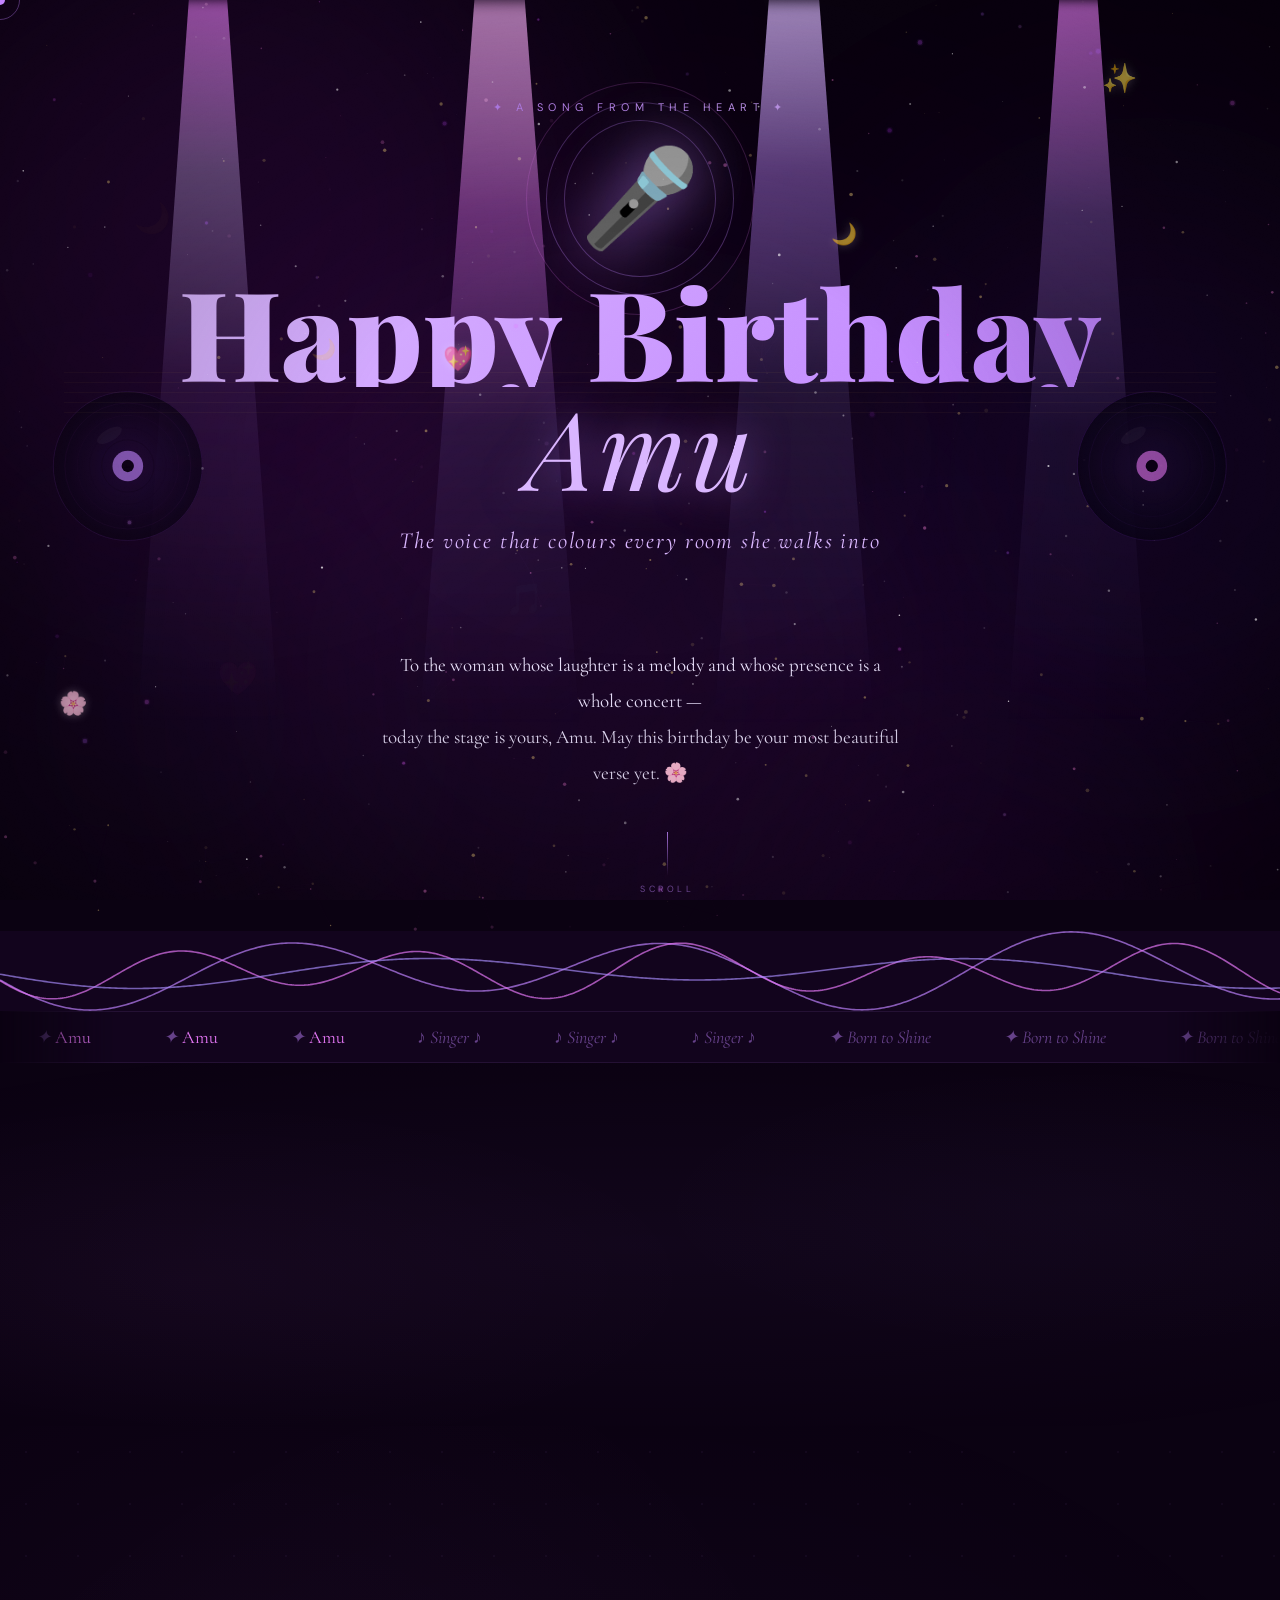
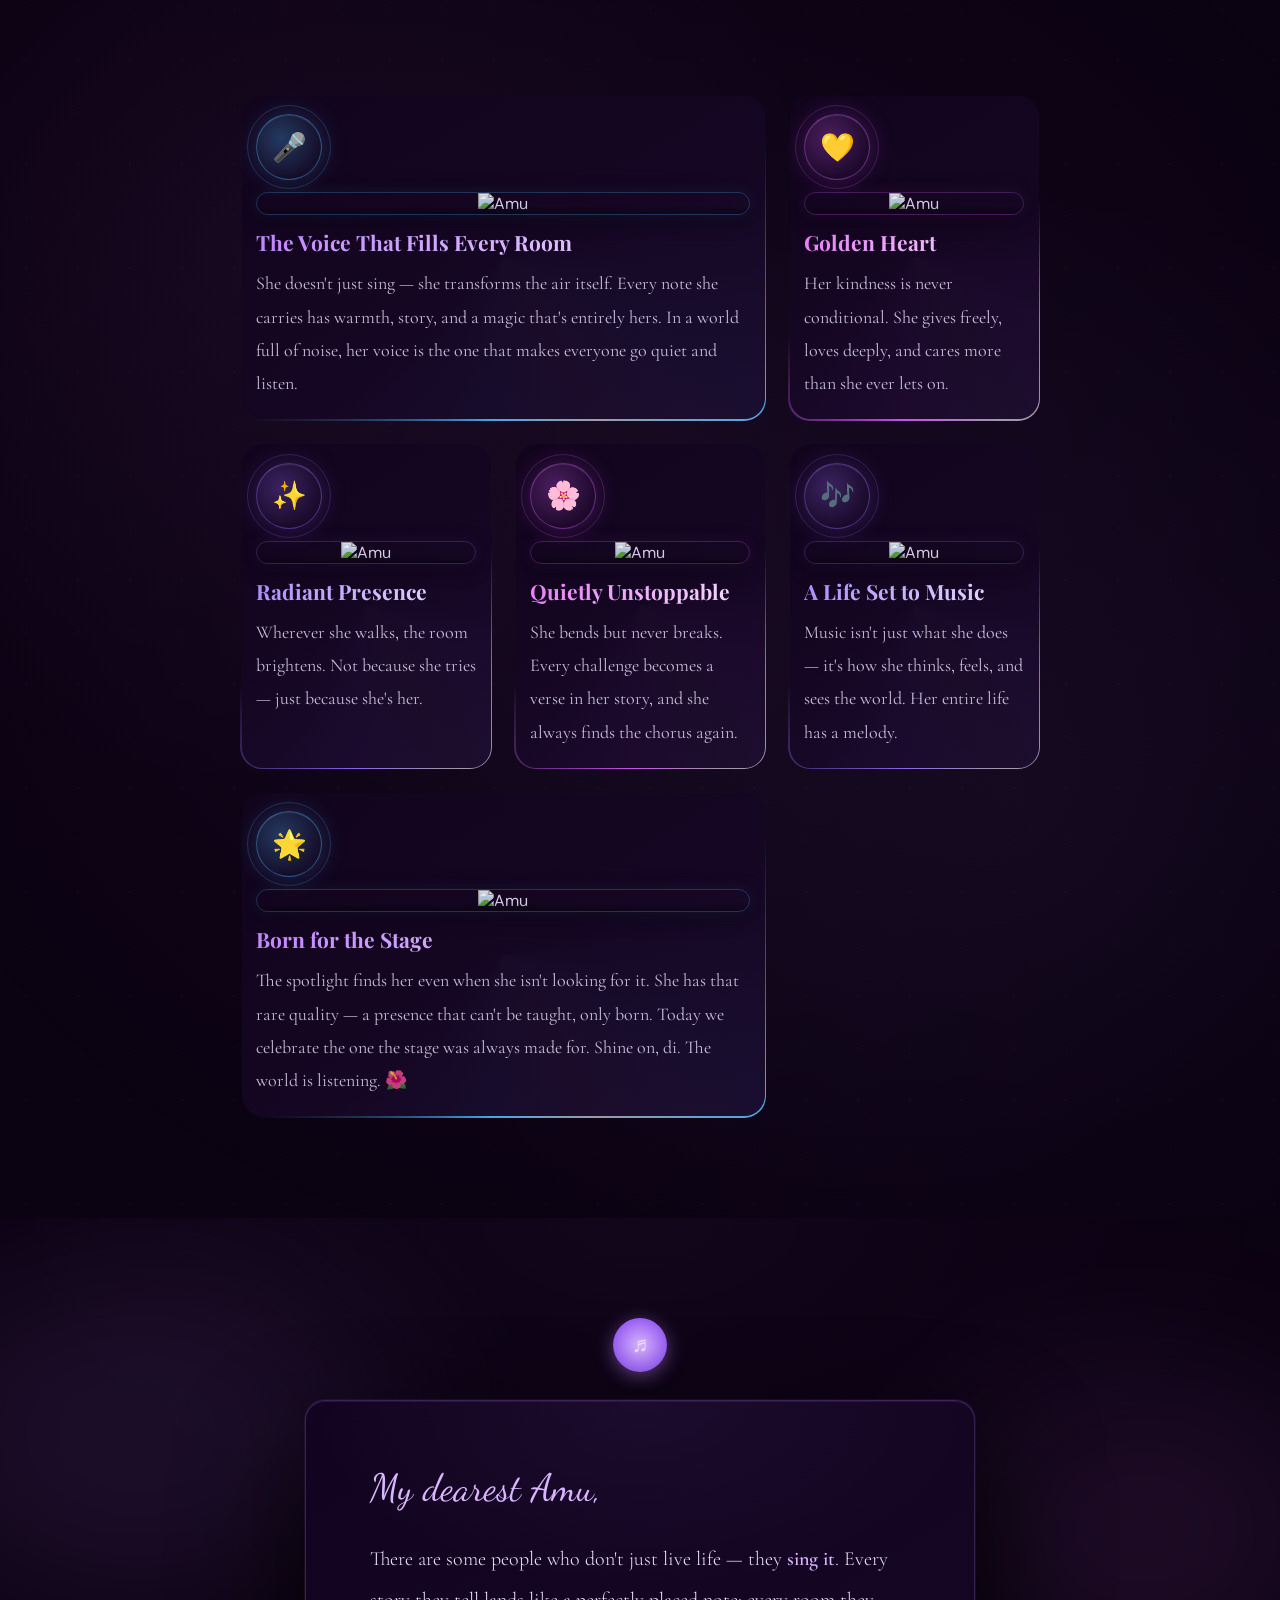
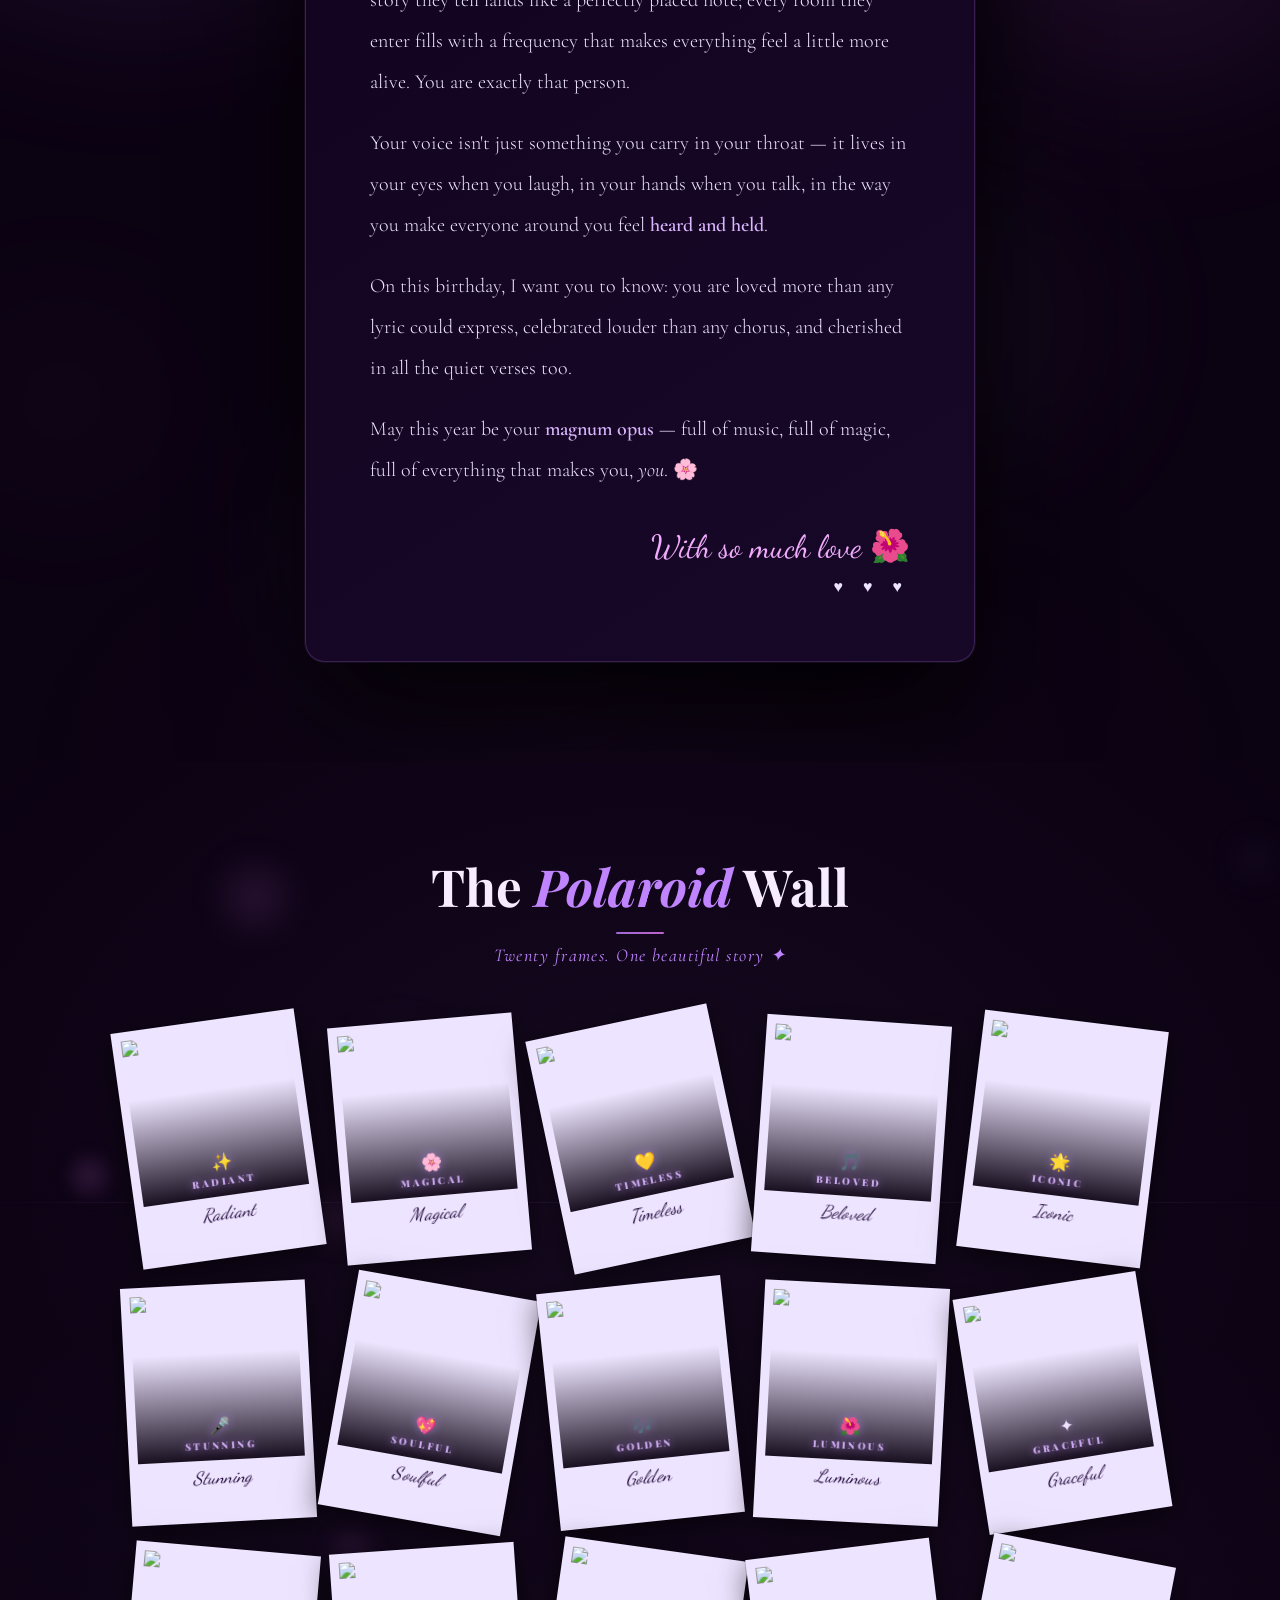
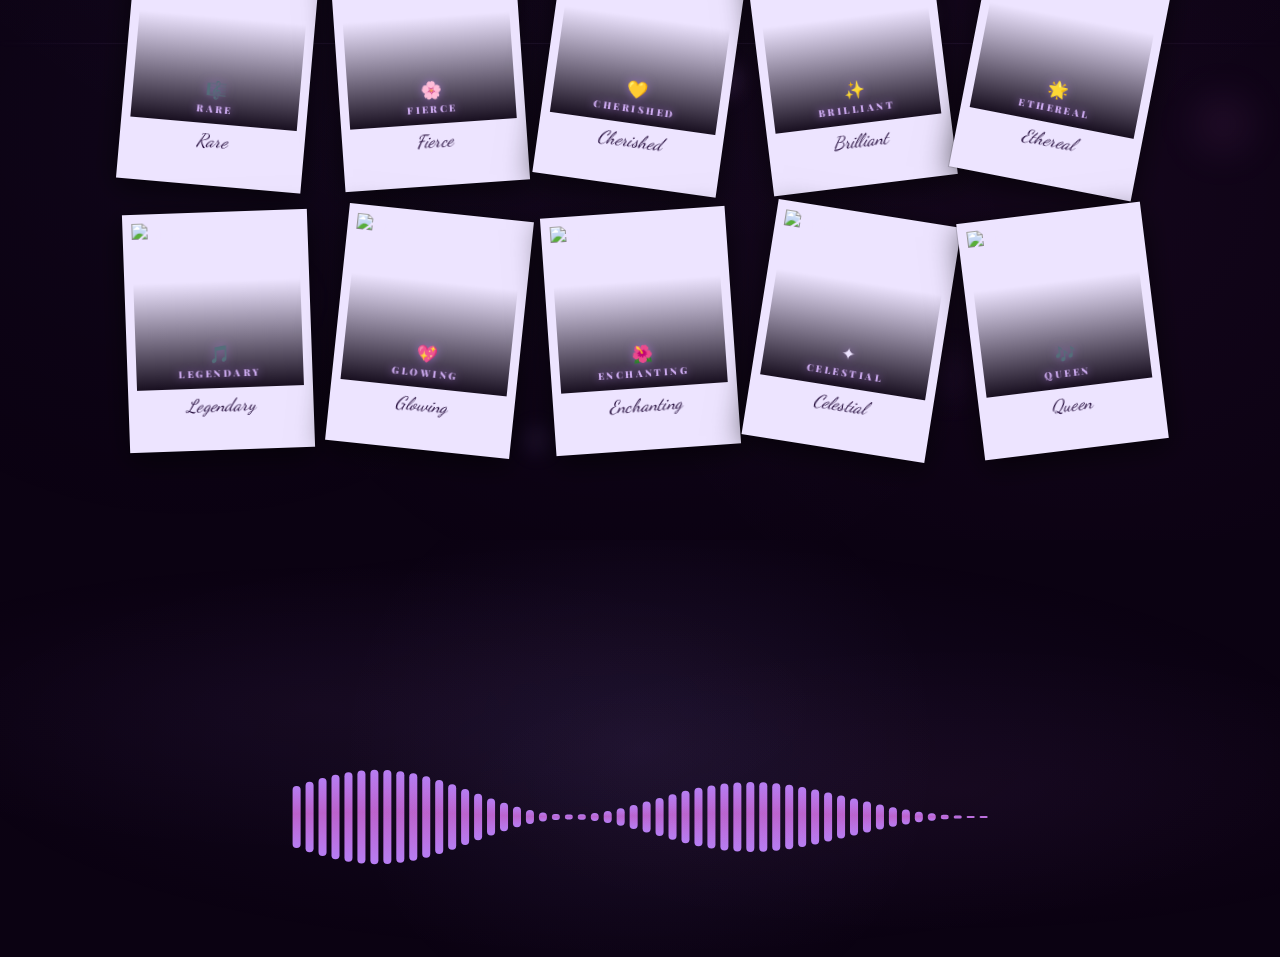
==== commit 4ac98efe: "Add files via upload" ====
--- a/index.html
+++ b/index.html
@@ -1,304 +1,398 @@
-<!DOCTYPE html>
+<!doctype html>
 <html lang="en">
+
 <head>
-<meta charset="UTF-8"/>
-<meta name="viewport" content="width=device-width, initial-scale=1.0"/>
-<title>Happy Birthday Amu 🎵</title>
-<link href="https://fonts.googleapis.com/css2?family=Playfair+Display:ital,wght@0,400;0,700;0,900;1,400;1,700&family=Cormorant+Garamond:ital,wght@0,300;0,400;0,600;1,300;1,400&family=DM+Sans:wght@300;400;500;600&family=Dancing+Script:wght@400;700&display=swap" rel="stylesheet"/>
-<link rel="stylesheet" href="style.css"/>
+  <meta charset="UTF-8" />
+  <meta name="viewport" content="width=device-width, initial-scale=1.0" />
+  <title>Happy Birthday Amu 🎵</title>
+  <link
+    href="https://fonts.googleapis.com/css2?family=Playfair+Display:ital,wght@0,400;0,700;0,900;1,400;1,700&family=Cormorant+Garamond:ital,wght@0,300;0,400;0,600;1,300;1,400&family=DM+Sans:wght@300;400;500;600&family=Dancing+Script:wght@400;700&display=swap"
+    rel="stylesheet" />
+  <link rel="stylesheet" href="style.css" />
 </head>
+
 <body>
-
-<div id="sprog"></div>
-<canvas id="sc"></canvas>
-<canvas id="cfc"></canvas>
-<div id="cur"></div>
-<div id="cring"></div>
-
-<!-- ═══ HERO ═══ -->
-<section class="hero" id="hero">
-  <canvas id="hcv"></canvas>
-  <div class="hspot" id="hspot"></div>
-
-  <!-- Spotlight cones -->
-  <div class="cone" style="left:12%;width:0;height:0;border-left:60px solid transparent;border-right:60px solid transparent;border-top:95vh solid rgba(201,168,76,.07);--cd:.4s;--cs:9s;--ca:-16deg;--cb:16deg;"></div>
-  <div class="cone" style="left:28%;width:0;height:0;border-left:70px solid transparent;border-right:70px solid transparent;border-top:95vh solid rgba(212,116,142,.05);--cd:.8s;--cs:11s;--ca:8deg;--cb:-8deg;"></div>
-  <div class="cone" style="left:48%;width:0;height:0;border-left:90px solid transparent;border-right:90px solid transparent;border-top:95vh solid rgba(201,168,76,.065);--cd:.6s;--cs:8s;--ca:-5deg;--cb:5deg;"></div>
-  <div class="cone" style="left:68%;width:0;height:0;border-left:70px solid transparent;border-right:70px solid transparent;border-top:95vh solid rgba(212,116,142,.05);--cd:1s;--cs:12s;--ca:10deg;--cb:-10deg;"></div>
-  <div class="cone" style="left:86%;width:0;height:0;border-left:55px solid transparent;border-right:55px solid transparent;border-top:95vh solid rgba(201,168,76,.055);--cd:1.4s;--cs:10s;--ca:-14deg;--cb:14deg;"></div>
-
-  <!-- Vinyl Left -->
-  <div class="vwrap vl">
-    <div class="vdisc" style="--vs:5s;">
-      <svg viewBox="0 0 200 200" xmlns="http://www.w3.org/2000/svg">
-        <defs><radialGradient id="vgl"><stop offset="0%" stop-color="#281828"/><stop offset="100%" stop-color="#0d060b"/></radialGradient></defs>
-        <circle cx="100" cy="100" r="97" fill="url(#vgl)" stroke="#3a2030" stroke-width="1.2"/>
-        <circle cx="100" cy="100" r="82" fill="none" stroke="#2a1820" stroke-width=".7"/>
-        <circle cx="100" cy="100" r="66" fill="none" stroke="#221320" stroke-width=".7"/>
-        <circle cx="100" cy="100" r="50" fill="none" stroke="#1c1018" stroke-width=".7"/>
-        <circle cx="100" cy="100" r="34" fill="none" stroke="#170e14" stroke-width=".7"/>
-        <circle cx="100" cy="100" r="20" fill="#c9a84c" opacity=".88"/>
-        <circle cx="100" cy="100" r="8" fill="#0a0608"/>
-        <text x="100" y="103" text-anchor="middle" fill="#06040a" font-size="4.5" font-family="serif" font-style="italic">Amu</text>
-        <ellipse cx="76" cy="60" rx="18" ry="8" fill="rgba(255,255,255,.055)" transform="rotate(-30 76 60)"/>
-      </svg>
-    </div>
-  </div>
-
-  <!-- Vinyl Right -->
-  <div class="vwrap vr">
-    <div class="vdisc" style="--vs:7s;animation-direction:normal;">
-      <svg viewBox="0 0 200 200" xmlns="http://www.w3.org/2000/svg" style="animation-direction:reverse;">
-        <defs><radialGradient id="vgr"><stop offset="0%" stop-color="#1e1428"/><stop offset="100%" stop-color="#080610"/></radialGradient></defs>
-        <circle cx="100" cy="100" r="97" fill="url(#vgr)" stroke="#2a2040" stroke-width="1.2"/>
-        <circle cx="100" cy="100" r="82" fill="none" stroke="#201830" stroke-width=".7"/>
-        <circle cx="100" cy="100" r="66" fill="none" stroke="#1a1428" stroke-width=".7"/>
-        <circle cx="100" cy="100" r="50" fill="none" stroke="#141020" stroke-width=".7"/>
-        <circle cx="100" cy="100" r="20" fill="#d4748e" opacity=".82"/>
-        <circle cx="100" cy="100" r="8" fill="#080608"/>
-        <ellipse cx="76" cy="60" rx="18" ry="8" fill="rgba(255,255,255,.05)" transform="rotate(-30 76 60)"/>
-      </svg>
-    </div>
-  </div>
-
-  <!-- Staff lines -->
-  <div style="position:absolute;left:0;right:0;top:40%;pointer-events:none;z-index:4;">
-    <div style="position:absolute;left:5%;right:5%;height:1px;background:rgba(201,168,76,.055);top:0;"></div>
-    <div style="position:absolute;left:5%;right:5%;height:1px;background:rgba(201,168,76,.055);top:10px;"></div>
-    <div style="position:absolute;left:5%;right:5%;height:1px;background:rgba(201,168,76,.055);top:20px;"></div>
-    <div style="position:absolute;left:5%;right:5%;height:1px;background:rgba(201,168,76,.055);top:30px;"></div>
-    <div style="position:absolute;left:5%;right:5%;height:1px;background:rgba(201,168,76,.055);top:40px;"></div>
-  </div>
-
-  <div class="hbadge">✦ A Song From The Heart ✦</div>
-
-  <div class="micstage">
-    <div class="mring"></div><div class="mring"></div><div class="mring"></div>
-    <span class="mico">🎤</span>
-  </div>
-
-  <h1 class="htitle">Happy Birthday</h1>
-  <div class="hname" id="hname"></div>
-  <p class="hsub">The voice that colours every room she walks into</p>
-  <div class="eqrow" id="eqrow"></div>
-  <p class="hmsg">To the woman whose laughter is a melody and whose presence is a whole concert —<br>today the stage is yours, di. May this birthday be your most beautiful verse yet. 🌸</p>
-  <div class="scrollcue"><div class="sbar"></div>scroll</div>
-</section>
-
-<!-- ═══ WAVE ═══ -->
-<div class="wavediv"><canvas id="wcv"></canvas></div>
-
-<!-- ═══ TICKER ═══ -->
-<div class="tickbar"><div class="ticktrack" id="ticker"></div></div>
-
-<!-- ═══ STATS ═══ -->
-<section class="statssec">
-  <div class="statsgrid reveal">
-    <div class="statcell">
-      <span class="stati">🎤</span>
-      <div class="statn">One</div>
-      <div class="statl">Voice, Countless Hearts</div>
-    </div>
-    <div class="statcell">
-      <span class="stati">🌟</span>
-      <div class="statn">∞</div>
-      <div class="statl">Memories Together</div>
-    </div>
-    <div class="statcell">
-      <span class="stati">🎂</span>
-      <div class="statn">Today</div>
-      <div class="statl">Belongs to You, Di</div>
-    </div>
-  </div>
-</section>
-
-<!-- ═══ SYMPHONY TIMELINE ═══ -->
-<section class="symphonyviz">
-  <div class="snotes-float" id="snotesfloat"></div>
-  <h2 class="sech reveal">The <em>Symphony</em> of Her Life</h2>
-  <p class="secsub reveal d1">Every year a new movement, every moment a verse ✦</p>
-
-  <div class="stl-wrap reveal d2">
-    <div class="stl-axis"></div>
-
-    <!-- Row 1: left card -->
-    <div class="stl-row">
-      <div class="stl-card stl-card-gold stl-left-card">
-        <span class="card-ico">🌙</span>
-        <div class="card-ttl">The First Note</div>
-        <p class="card-txt">The day she arrived, the world gained a melody it didn't know it was missing. A soul so rare, so luminous — born to make everything around her feel more alive.</p>
-      </div>
-      <div class="stl-node">
-        <div class="stl-dot">♩</div>
-        <span class="stl-lbl">Chapter I</span>
-      </div>
-      <div class="stl-empty"></div>
-    </div>
-
-    <!-- Row 2: right card -->
-    <div class="stl-row">
-      <div class="stl-empty"></div>
-      <div class="stl-node">
-        <div class="stl-dot">🎵</div>
-        <span class="stl-lbl">Chapter II</span>
-      </div>
-      <div class="stl-card stl-card-rose stl-right">
-        <span class="card-ico">🎤</span>
-        <div class="card-ttl">Finding Her Voice</div>
-        <p class="card-txt">Music didn't choose her — she chose music, again and again, until the two became inseparable. Every note she learned was a word she finally had to say what words alone never could.</p>
-      </div>
-    </div>
-
-    <!-- Row 3: left card -->
-    <div class="stl-row">
-      <div class="stl-card stl-card-violet stl-left-card">
-        <span class="card-ico">✨</span>
-        <div class="card-ttl">The Golden Chapter</div>
-        <p class="card-txt">Growing into herself, quietly and brilliantly. The girl who once hummed softly began to fill every room she entered — not with noise, but with presence.</p>
-      </div>
-      <div class="stl-node">
-        <div class="stl-dot">♫</div>
-        <span class="stl-lbl">Chapter III</span>
-      </div>
-      <div class="stl-empty"></div>
-    </div>
-
-    <!-- Row 4: right card -->
-    <div class="stl-row">
-      <div class="stl-empty"></div>
-      <div class="stl-node">
-        <div class="stl-dot">🌸</div>
-        <span class="stl-lbl">Chapter IV</span>
-      </div>
-      <div class="stl-card stl-card-gold stl-right">
-        <span class="card-ico">💛</span>
-        <div class="card-ttl">Heart Full of Songs</div>
-        <p class="card-txt">She loves the way the best musicians play — fully, generously, leaving nothing on the stage. Her heart has always known only one volume: everything, given freely to the people she loves.</p>
-      </div>
-    </div>
-
-    <!-- Row 5: left card -->
-    <div class="stl-row">
-      <div class="stl-card stl-card-rose stl-left-card">
-        <span class="card-ico">🌟</span>
-        <div class="card-ttl">The Rising Star</div>
-        <p class="card-txt">The world began to listen. Heads turned, ears tilted — because something about her voice carries truth. Not just talent, but the kind of authenticity you can feel in your chest.</p>
-      </div>
-      <div class="stl-node">
-        <div class="stl-dot">♬</div>
-        <span class="stl-lbl">Chapter V</span>
-      </div>
-      <div class="stl-empty"></div>
-    </div>
-
-    <!-- Row 6: right card — TODAY -->
-    <div class="stl-row">
-      <div class="stl-empty"></div>
-      <div class="stl-node">
-        <div class="stl-dot">🎂</div>
-        <span class="stl-lbl">Today</span>
-      </div>
-      <div class="stl-card stl-card-violet stl-right">
-        <span class="card-ico">🎉</span>
-        <div class="card-ttl">Today's Verse — Her Most Beautiful Yet</div>
-        <p class="card-txt">This birthday isn't just another year. It's the opening of a movement she's been building toward her whole life. The stage is set, the orchestra is ready — Amu, this one is entirely yours. 🌺</p>
-      </div>
-    </div>
-
-  </div>
-</section>
-
-<!-- ═══ SPARKS SECTION ═══ -->
-<section class="sparksec">
-  <h2 class="sech reveal">The <em>Stars</em> of Her Story</h2>
-  <p class="secsub reveal d1">Everything that makes Amu, her ✦</p>
-  <div class="sparkgrid reveal d2">
-
-    <div class="sparkcard sc-w2">
-      <div class="sparkico">🎤</div>
-      <div class="sparkttl">The Voice That Fills Every Room</div>
-      <div class="sparktxt">She doesn't just sing — she transforms the air itself. Every note she carries has warmth, story, and a magic that's entirely hers. In a world full of noise, her voice is the one that makes everyone go quiet and listen.</div>
-    </div>
-
-    <div class="sparkcard sc-rose">
-      <div class="sparkico">💛</div>
-      <div class="sparkttl">Golden Heart</div>
-      <div class="sparktxt">Her kindness is never conditional. She gives freely, loves deeply, and cares more than she ever lets on.</div>
-    </div>
-
-    <div class="sparkcard sc-violet">
-      <div class="sparkico">✨</div>
-      <div class="sparkttl">Radiant Presence</div>
-      <div class="sparktxt">Wherever she walks, the room brightens. Not because she tries — just because she's her.</div>
-    </div>
-
-    <div class="sparkcard sc-rose">
-      <div class="sparkico">🌸</div>
-      <div class="sparkttl">Quietly Unstoppable</div>
-      <div class="sparktxt">She bends but never breaks. Every challenge becomes a verse in her story, and she always finds the chorus again.</div>
-    </div>
-
-    <div class="sparkcard sc-violet">
-      <div class="sparkico">🎶</div>
-      <div class="sparkttl">A Life Set to Music</div>
-      <div class="sparktxt">Music isn't just what she does — it's how she thinks, feels, and sees the world. Her entire life has a melody.</div>
-    </div>
-
-    <div class="sparkcard sc-w2">
-      <div class="sparkico">🌟</div>
-      <div class="sparkttl">Born for the Stage</div>
-      <div class="sparktxt">The spotlight finds her even when she isn't looking for it. She has that rare quality — a presence that can't be taught, only born. Today we celebrate the one the stage was always made for. Shine on, di. The world is listening. 🌺</div>
-    </div>
-
-  </div>
-</section>
-
-<!-- ═══ POLAROID WALL ═══ -->
-<section class="polarsec">
-  <h2 class="sech reveal">The <em>Polaroid</em> Wall</h2>
-  <p class="secsub reveal d1">Twenty frames. One beautiful story ✦</p>
-  <div class="polargrid reveal d2" id="polargrid"></div>
-</section>
-
-<!-- ═══ SOUND ═══ -->
-<div class="soundsec">
-  <h3 class="soundh reveal">Every Song She Sings is <em>Magic</em></h3>
-  <p class="sounds reveal d1">🎵 Playing the melody of her life 🎵</p>
-  <canvas id="scv"></canvas>
-</div>
-
-<!-- ═══ LETTER ═══ -->
-<section class="lettersec">
-  <div class="auroraf">
-    <div class="aura"></div><div class="aura"></div><div class="aura"></div>
-  </div>
-  <div class="ltrwrap reveal">
-    <div class="seal">♬</div>
-    <div class="lcard">
-      <p class="lsal">My dearest Amu,</p>
-      <div class="lbody">
-        <p>There are some people who don't just live life — they <strong>sing it</strong>. Every story they tell lands like a perfectly placed note; every room they enter fills with a frequency that makes everything feel a little more alive. You are exactly that person.</p>
-        <p>Your voice isn't just something you carry in your throat — it lives in your eyes when you laugh, in your hands when you talk, in the way you make everyone around you feel <strong>heard and held</strong>.</p>
-        <p>On this birthday, I want you to know: you are loved more than any lyric could express, celebrated louder than any chorus, and cherished in all the quiet verses too.</p>
-        <p>May this year be your <strong>magnum opus</strong> — full of music, full of magic, full of everything that makes you, <em>you</em>. 🌸</p>
-      </div>
-      <div class="lsign">With so much love 🌺</div>
-      <div class="lhrt">♥ ♥ ♥</div>
-    </div>
-  </div>
-</section>
-
-<!-- ═══ LIGHTBOX ═══ -->
-<div class="lb" id="lb">
-  <div class="lbwrap">
-    <button class="lbx" id="lbx">✕</button>
-    <button class="lbbtn lbprev" id="lbprev">‹</button>
-    <img id="lbimg" src="" alt=""/>
-    <button class="lbbtn lbnext" id="lbnext">›</button>
-    <div class="lbcnt" id="lbcnt"></div>
-  </div>
-</div>
-
-<script src="script.js"></script>
+  <!-- LOADER -->
+  <div id="loader">
+    <div class="loader-text">Happy Birthday...</div>
+  </div>
+  <!-- Animated mesh gradient background -->
+  <div id="meshbg">
+    <div class="mesh-blob"></div>
+    <div class="mesh-blob"></div>
+    <div class="mesh-blob"></div>
+    <div class="mesh-blob"></div>
+    <div class="mesh-blob"></div>
+  </div>
+  <!-- Global floating particles -->
+  <canvas id="globeParticles"></canvas>
+
+  <div id="sprog"></div>
+  <canvas id="sc"></canvas>
+  <canvas id="cfc"></canvas>
+  <div id="cur"></div>
+  <div id="cring"></div>
+
+  <!-- ═══ HERO ═══ -->
+  <section class="hero" id="hero">
+    <canvas id="hcv"></canvas>
+
+    <!-- Spotlight cones (4 main) -->
+    <div class="cone" style="
+          left: 10%;
+          width: 160px;
+          height: 95vh;
+          background: linear-gradient(180deg, rgba(232, 121, 249, 0.85) 0%, rgba(218, 182, 255, 0.4) 20%, rgba(192, 132, 255, 0.1) 45%, transparent 85%);
+          clip-path: polygon(38% 0%, 62% 0%, 100% 100%, 0% 100%);
+          filter: blur(6px);
+          --cd: 0.4s;
+          --cs: 9s;
+          --ca: -18deg;
+          --cb: 12deg;
+        "></div>
+    <div class="cone" style="
+          left: 32%;
+          width: 180px;
+          height: 95vh;
+          background: linear-gradient(180deg, rgba(255, 179, 255, 0.8) 0%, rgba(232, 121, 249, 0.4) 25%, rgba(167, 139, 250, 0.1) 50%, transparent 85%);
+          clip-path: polygon(36% 0%, 64% 0%, 100% 100%, 0% 100%);
+          filter: blur(8px);
+          --cd: 0.7s;
+          --cs: 11s;
+          --ca: 10deg;
+          --cb: -10deg;
+        "></div>
+    <div class="cone" style="
+          left: 55%;
+          width: 180px;
+          height: 95vh;
+          background: linear-gradient(180deg, rgba(218, 182, 255, 0.9) 0%, rgba(192, 132, 255, 0.45) 20%, rgba(167, 139, 250, 0.12) 45%, transparent 85%);
+          clip-path: polygon(36% 0%, 64% 0%, 100% 100%, 0% 100%);
+          filter: blur(8px);
+          --cd: 0.5s;
+          --cs: 10s;
+          --ca: -8deg;
+          --cb: 8deg;
+        "></div>
+    <div class="cone" style="
+          left: 78%;
+          width: 160px;
+          height: 95vh;
+          background: linear-gradient(180deg, rgba(232, 121, 249, 0.85) 0%, rgba(192, 132, 255, 0.35) 25%, rgba(167, 139, 250, 0.08) 50%, transparent 85%);
+          clip-path: polygon(38% 0%, 62% 0%, 100% 100%, 0% 100%);
+          filter: blur(6px);
+          --cd: 1s;
+          --cs: 12s;
+          --ca: 14deg;
+          --cb: -18deg;
+        "></div>
+
+    <!-- Vinyl Left -->
+    <div class="vwrap vl">
+      <div class="vdisc" style="--vs: 5s">
+        <svg viewBox="0 0 200 200" xmlns="http://www.w3.org/2000/svg">
+          <defs>
+            <radialGradient id="vgl">
+              <stop offset="0%" stop-color="#260c3e" />
+              <stop offset="100%" stop-color="#0f041a" />
+            </radialGradient>
+          </defs>
+          <circle cx="100" cy="100" r="97" fill="url(#vgl)" stroke="#2e1245" stroke-width="1.2" />
+          <circle cx="100" cy="100" r="82" fill="none" stroke="#260e38" stroke-width=".7" />
+          <circle cx="100" cy="100" r="66" fill="none" stroke="#200a30" stroke-width=".7" />
+          <circle cx="100" cy="100" r="50" fill="none" stroke="#1a0828" stroke-width=".7" />
+          <circle cx="100" cy="100" r="34" fill="none" stroke="#160622" stroke-width=".7" />
+          <circle cx="100" cy="100" r="20" fill="#c084ff" opacity=".88" />
+          <circle cx="100" cy="100" r="8" fill="#0d0318" />
+          <text x="100" y="103" text-anchor="middle" fill="#080112" font-size="4.5" font-family="serif"
+            font-style="italic">
+            Amu
+          </text>
+          <ellipse cx="76" cy="60" rx="18" ry="8" fill="rgba(255,255,255,.055)" transform="rotate(-30 76 60)" />
+        </svg>
+      </div>
+    </div>
+
+    <!-- Vinyl Right -->
+    <div class="vwrap vr">
+      <div class="vdisc" style="--vs: 7s; animation-direction: normal">
+        <svg viewBox="0 0 200 200" xmlns="http://www.w3.org/2000/svg" style="animation-direction: reverse">
+          <defs>
+            <radialGradient id="vgr">
+              <stop offset="0%" stop-color="#1e0c35" />
+              <stop offset="100%" stop-color="#0a0318" />
+            </radialGradient>
+          </defs>
+          <circle cx="100" cy="100" r="97" fill="url(#vgr)" stroke="#2a1048" stroke-width="1.2" />
+          <circle cx="100" cy="100" r="82" fill="none" stroke="#200e3a" stroke-width=".7" />
+          <circle cx="100" cy="100" r="66" fill="none" stroke="#1a0a32" stroke-width=".7" />
+          <circle cx="100" cy="100" r="50" fill="none" stroke="#140628" stroke-width=".7" />
+          <circle cx="100" cy="100" r="20" fill="#e879f9" opacity=".82" />
+          <circle cx="100" cy="100" r="8" fill="#0b0215" />
+          <ellipse cx="76" cy="60" rx="18" ry="8" fill="rgba(255,255,255,.05)" transform="rotate(-30 76 60)" />
+        </svg>
+      </div>
+    </div>
+
+    <!-- Staff lines -->
+    <div style="
+          position: absolute;
+          left: 0;
+          right: 0;
+          top: 40%;
+          pointer-events: none;
+          z-index: 4;
+        ">
+      <div style="
+            position: absolute;
+            left: 5%;
+            right: 5%;
+            height: 1px;
+            background: rgba(201, 168, 76, 0.055);
+            top: 0;
+          "></div>
+      <div style="
+            position: absolute;
+            left: 5%;
+            right: 5%;
+            height: 1px;
+            background: rgba(201, 168, 76, 0.055);
+            top: 10px;
+          "></div>
+      <div style="
+            position: absolute;
+            left: 5%;
+            right: 5%;
+            height: 1px;
+            background: rgba(201, 168, 76, 0.055);
+            top: 20px;
+          "></div>
+      <div style="
+            position: absolute;
+            left: 5%;
+            right: 5%;
+            height: 1px;
+            background: rgba(201, 168, 76, 0.055);
+            top: 30px;
+          "></div>
+      <div style="
+            position: absolute;
+            left: 5%;
+            right: 5%;
+            height: 1px;
+            background: rgba(201, 168, 76, 0.055);
+            top: 40px;
+          "></div>
+    </div>
+
+    <div class="hbadge">✦ A Song From The Heart ✦</div>
+
+    <div class="micstage">
+      <div class="mring"></div>
+      <div class="mring"></div>
+      <div class="mring"></div>
+      <span class="mico">🎤</span>
+    </div>
+
+    <h1 class="htitle">Happy Birthday</h1>
+    <div class="hname" id="hname"></div>
+    <p class="hsub">The voice that colours every room she walks into</p>
+    <div class="eqrow" id="eqrow"></div>
+    <p class="hmsg">
+      To the woman whose laughter is a melody and whose presence is a whole
+      concert —<br />today the stage is yours, Amu. May this birthday be your
+      most beautiful verse yet. 🌸
+    </p>
+    <div class="scrollcue">
+      <div class="sbar"></div>
+      scroll
+    </div>
+  </section>
+
+  <!-- ═══ WAVE ═══ -->
+  <div class="wavediv"><canvas id="wcv"></canvas></div>
+
+  <!-- ═══ TICKER ═══ -->
+  <div class="tickbar">
+    <div class="ticktrack" id="ticker"></div>
+  </div>
+
+  <!-- ═══ STATS ═══ -->
+  <section class="statssec">
+    <div class="statsgrid reveal">
+      <div class="statcell">
+        <span class="stati">🎤</span>
+        <div class="statn">One</div>
+        <div class="statl">Voice, Countless Hearts</div>
+      </div>
+      <div class="statcell">
+        <span class="stati">🌟</span>
+        <div class="statn">∞</div>
+        <div class="statl">Memories Together</div>
+      </div>
+      <div class="statcell">
+        <span class="stati">🎂</span>
+        <div class="statn">Today</div>
+        <div class="statl">Belongs to You, Di</div>
+      </div>
+    </div>
+  </section>
+
+  <!-- ═══ SPARKS SECTION ═══ -->
+  <section class="sparksec">
+    <h2 class="sech reveal">The <em>Stars</em> of Her Story</h2>
+    <p class="secsub reveal d1">Everything that makes Amu, her ✦</p>
+    <div class="sparkgrid reveal d2">
+      <div class="sparkcard sc-w2">
+        <div class="sparkico">🎤</div>
+        <div class="spark-photo">
+          <img src="ammu di folder/img2.jpg" alt="Amu" loading="lazy" />
+        </div>
+        <div class="sparkttl">The Voice That Fills Every Room</div>
+        <div class="sparktxt">
+          She doesn't just sing — she transforms the air itself. Every note
+          she carries has warmth, story, and a magic that's entirely hers. In
+          a world full of noise, her voice is the one that makes everyone go
+          quiet and listen.
+        </div>
+      </div>
+
+      <div class="sparkcard sc-rose">
+        <div class="sparkico">💛</div>
+        <div class="spark-photo">
+          <img src="ammu di folder/img6.jpg" alt="Amu" loading="lazy" />
+        </div>
+        <div class="sparkttl">Golden Heart</div>
+        <div class="sparktxt">
+          Her kindness is never conditional. She gives freely, loves deeply,
+          and cares more than she ever lets on.
+        </div>
+      </div>
+
+      <div class="sparkcard sc-violet">
+        <div class="sparkico">✨</div>
+        <div class="spark-photo">
+          <img src="ammu di folder/img11.jpg" alt="Amu" loading="lazy" />
+        </div>
+        <div class="sparkttl">Radiant Presence</div>
+        <div class="sparktxt">
+          Wherever she walks, the room brightens. Not because she tries — just
+          because she's her.
+        </div>
+      </div>
+
+      <div class="sparkcard sc-rose">
+        <div class="sparkico">🌸</div>
+        <div class="spark-photo">
+          <img src="ammu di folder/img2.jpg" alt="Amu" loading="lazy" />
+        </div>
+        <div class="sparkttl">Quietly Unstoppable</div>
+        <div class="sparktxt">
+          She bends but never breaks. Every challenge becomes a verse in her
+          story, and she always finds the chorus again.
+        </div>
+      </div>
+
+      <div class="sparkcard sc-violet">
+        <div class="sparkico">🎶</div>
+        <div class="spark-photo">
+          <img src="ammu di folder/img14.jpg" alt="Amu" loading="lazy" />
+        </div>
+        <div class="sparkttl">A Life Set to Music</div>
+        <div class="sparktxt">
+          Music isn't just what she does — it's how she thinks, feels, and
+          sees the world. Her entire life has a melody.
+        </div>
+      </div>
+
+      <div class="sparkcard sc-w2">
+        <div class="sparkico">🌟</div>
+        <div class="spark-photo">
+          <img src="ammu di folder/img7.jpg" alt="Amu" loading="lazy" />
+        </div>
+        <div class="sparkttl">Born for the Stage</div>
+        <div class="sparktxt">
+          The spotlight finds her even when she isn't looking for it. She has
+          that rare quality — a presence that can't be taught, only born.
+          Today we celebrate the one the stage was always made for. Shine on,
+          di. The world is listening. 🌺
+        </div>
+      </div>
+    </div>
+  </section>
+
+
+
+  <!-- ═══ LETTER ═══ -->
+  <section class="lettersec">
+    <div class="auroraf">
+      <div class="aura"></div>
+      <div class="aura"></div>
+      <div class="aura"></div>
+      <div class="aura"></div>
+      <div class="aura"></div>
+    </div>
+    <div class="ltrwrap reveal">
+      <div class="seal">♬</div>
+      <div class="lcard">
+        <p class="lsal">My dearest Amu,</p>
+        <div class="lbody">
+          <p>
+            There are some people who don't just live life — they
+            <strong>sing it</strong>. Every story they tell lands like a
+            perfectly placed note; every room they enter fills with a
+            frequency that makes everything feel a little more alive. You are
+            exactly that person.
+          </p>
+          <p>
+            Your voice isn't just something you carry in your throat — it
+            lives in your eyes when you laugh, in your hands when you talk, in
+            the way you make everyone around you feel
+            <strong>heard and held</strong>.
+          </p>
+          <p>
+            On this birthday, I want you to know: you are loved more than any
+            lyric could express, celebrated louder than any chorus, and
+            cherished in all the quiet verses too.
+          </p>
+          <p>
+            May this year be your <strong>magnum opus</strong> — full of
+            music, full of magic, full of everything that makes you,
+            <em>you</em>. 🌸
+          </p>
+        </div>
+        <div class="lsign">With so much love 🌺</div>
+        <div class="lhrt">♥ ♥ ♥</div>
+      </div>
+    </div>
+  </section>
+
+  <!-- ═══ POLAROID WALL ═══ -->
+  <section class="polarsec">
+    <h2 class="sech reveal">The <em>Polaroid</em> Wall</h2>
+    <p class="secsub reveal d1">Twenty frames. One beautiful story ✦</p>
+    <div class="polargrid reveal d2" id="polargrid"></div>
+  </section>
+
+  <!-- ═══ SOUND ═══ -->
+  <div class="soundsec">
+    <h3 class="soundh reveal">Every Song She Sings is <em>Magic</em></h3>
+    <p class="sounds reveal d1">🎵 Playing the melody of her life 🎵</p>
+    <canvas id="scv"></canvas>
+  </div>
+
+  <!-- ═══ LIGHTBOX ═══ -->
+  <div class="lb" id="lb">
+    <div class="lbwrap">
+      <button class="lbx" id="lbx">✕</button>
+      <button class="lbbtn lbprev" id="lbprev">‹</button>
+      <img id="lbimg" src="" alt="" />
+      <button class="lbbtn lbnext" id="lbnext">›</button>
+      <div class="lbcnt" id="lbcnt"></div>
+    </div>
+  </div>
+
+  <script src="script.js"></script>
 </body>
-</html>
+
+</html>
--- a/style.css
+++ b/style.css
@@ -1,305 +1,2132 @@
-:root{
-  --gold:#c9a84c;--gold-lt:#eecf72;--gold-dk:#8a6318;
-  --rose:#d4748e;--rose-lt:#e8a0b4;--rose-dk:#9e4060;
-  --violet:#7a60c0;--bg:#060208;--bg2:#0c060d;--bg3:#140910;--bg4:#1c0e1a;
-  --cream:#f5ede0;--white:#fffaf0;
-}
-*,*::before,*::after{box-sizing:border-box;margin:0;padding:0;}
-html{scroll-behavior:smooth;}
-body{background:var(--bg);color:var(--cream);font-family:'DM Sans',sans-serif;overflow-x:hidden;cursor:none;-webkit-font-smoothing:antialiased;-moz-osx-font-smoothing:grayscale;}
-
-body::after{content:'';position:fixed;inset:0;background-image:url("data:image/svg+xml,%3Csvg xmlns='http://www.w3.org/2000/svg' width='250' height='250'%3E%3Cfilter id='g'%3E%3CfeTurbulence type='fractalNoise' baseFrequency='.75' numOctaves='4' stitchTiles='stitch'/%3E%3CfeColorMatrix type='saturate' values='0'/%3E%3C/filter%3E%3Crect width='100%25' height='100%25' filter='url(%23g)' opacity='.04'/%3E%3C/svg%3E");pointer-events:none;z-index:9989;opacity:.7;mix-blend-mode:overlay;}
+:root {
+  /* Light Purple / Lavender accents */
+  --gold: #c084ff;
+  --gold-lt: #dab6ff;
+  --gold-dk: #7c3aed;
+  
+  /* Magenta / Hot Pink accents */
+  --rose: #e879f9;
+  --rose-lt: #f0abfc;
+  --rose-dk: #a21caf;
+  
+  /* Bright Violet */
+  --violet: #a78bfa;
+  
+  --bg: #0b0212;
+  --bg2: #12041d;
+  --bg3: #180829;
+  --bg4: #240c3c;
+  --cream: #ede4ff;
+  --white: #f8f0ff;
+}
+
+/* LOADER */
+#loader {
+  position: fixed;
+  inset: 0;
+  background: var(--bg);
+  z-index: 10000;
+  display: flex;
+  flex-direction: column;
+  align-items: center;
+  justify-content: center;
+  gap: 24px;
+  transition: opacity 0.8s ease, visibility 0.8s ease;
+}
+
+#loader.fade-out {
+  opacity: 0;
+  visibility: hidden;
+}
+
+.loader-text {
+  font-family: "Playfair Display", serif;
+  font-style: italic;
+  font-weight: 700;
+  letter-spacing: 4px;
+  font-size: clamp(36px, 8vw, 72px);
+  background: linear-gradient(
+    90deg,
+    var(--gold-lt) 0%,
+    var(--white) 30%,
+    var(--rose) 50%,
+    var(--white) 70%,
+    var(--gold-lt) 100%
+  );
+  background-size: 200% auto;
+  color: transparent;
+  -webkit-background-clip: text;
+  background-clip: text;
+  animation: shine 2.5s linear infinite;
+  text-shadow: 0 0 30px rgba(232, 121, 249, 0.4);
+  text-align: center;
+  z-index: 10002;
+}
+
+.loader-emoji {
+  position: absolute;
+  bottom: -50px;
+  pointer-events: none;
+  animation: floatUp ease-in forwards;
+  z-index: 10001;
+  opacity: 0;
+  filter: drop-shadow(0 0 8px rgba(192, 132, 255, 0.6));
+}
+
+.page-emoji {
+  position: fixed;
+  bottom: -50px;
+  pointer-events: none;
+  animation: floatUp ease-in forwards;
+  z-index: 2; /* Behind most content, above background */
+  opacity: 0;
+  filter: drop-shadow(0 0 5px rgba(192, 132, 255, 0.4));
+}
+
+@keyframes floatUp {
+  0% { transform: translateY(0) scale(0.5) rotate(-20deg); opacity: 0; }
+  15% { opacity: 0.9; }
+  85% { opacity: 0.9; }
+  100% { transform: translateY(-110vh) scale(1.5) rotate(40deg); opacity: 0; }
+}
+
+@keyframes shine {
+  to { background-position: 200% center; }
+}
+
+*,
+*::before,
+*::after {
+  box-sizing: border-box;
+  margin: 0;
+  padding: 0;
+}
+
+html {
+  scroll-behavior: smooth;
+}
+
+body {
+  background: var(--bg);
+  color: var(--cream);
+  font-family: "DM Sans", sans-serif;
+  overflow-x: hidden;
+  cursor: none;
+  -webkit-font-smoothing: antialiased;
+  -moz-osx-font-smoothing: grayscale;
+}
+
+/* ── GLOBAL ANIMATED MESH BG ── */
+#meshbg {
+  position: fixed;
+  inset: 0;
+  z-index: 0;
+  pointer-events: none;
+  overflow: hidden;
+}
+
+.mesh-blob {
+  position: absolute;
+  border-radius: 50%;
+  filter: blur(120px);
+  will-change: transform, background-color;
+  mix-blend-mode: screen;
+  transition: background-color 1.8s ease-in-out;
+}
+
+.mesh-blob:nth-child(1) {
+  width: 55vw;
+  height: 55vw;
+  max-width: 700px;
+  max-height: 700px;
+  background-color: rgba(192, 132, 255,0.12);
+  top: -15%;
+  left: -10%;
+  animation: meshDrift1 28s ease-in-out infinite alternate;
+}
+
+.mesh-blob:nth-child(2) {
+  width: 45vw;
+  height: 45vw;
+  max-width: 600px;
+  max-height: 600px;
+  background-color: rgba(232, 121, 249,0.10);
+  top: 20%;
+  right: -12%;
+  animation: meshDrift2 32s ease-in-out infinite alternate;
+}
+
+.mesh-blob:nth-child(3) {
+  width: 50vw;
+  height: 50vw;
+  max-width: 650px;
+  max-height: 650px;
+  background-color: rgba(167, 139, 250,0.08);
+  bottom: -10%;
+  left: 20%;
+  animation: meshDrift3 25s ease-in-out infinite alternate;
+}
+
+.mesh-blob:nth-child(4) {
+  width: 35vw;
+  height: 35vw;
+  max-width: 450px;
+  max-height: 450px;
+  background-color: rgba(192, 132, 255,0.07);
+  top: 55%;
+  left: -5%;
+  animation: meshDrift4 22s ease-in-out infinite alternate;
+}
+
+.mesh-blob:nth-child(5) {
+  width: 40vw;
+  height: 40vw;
+  max-width: 500px;
+  max-height: 500px;
+  background-color: rgba(232, 121, 249,0.06);
+  top: 75%;
+  right: 5%;
+  animation: meshDrift5 30s ease-in-out infinite alternate;
+}
+
+@keyframes meshDrift1 {
+  0%   { transform: translate(0, 0) scale(1); }
+  100% { transform: translate(12vw, 18vh) scale(1.15); }
+}
+@keyframes meshDrift2 {
+  0%   { transform: translate(0, 0) scale(1); }
+  100% { transform: translate(-15vw, 12vh) scale(1.2); }
+}
+@keyframes meshDrift3 {
+  0%   { transform: translate(0, 0) scale(1); }
+  100% { transform: translate(-8vw, -20vh) scale(1.1); }
+}
+@keyframes meshDrift4 {
+  0%   { transform: translate(0, 0) scale(1) rotate(0deg); }
+  100% { transform: translate(18vw, -10vh) scale(1.18) rotate(30deg); }
+}
+@keyframes meshDrift5 {
+  0%   { transform: translate(0, 0) scale(1) rotate(0deg); }
+  100% { transform: translate(-10vw, -15vh) scale(1.12) rotate(-20deg); }
+}
+
+/* Global floating particles canvas */
+#globeParticles {
+  position: fixed;
+  inset: 0;
+  z-index: 1;
+  pointer-events: none;
+}
+
+body::after {
+  content: "";
+  position: fixed;
+  inset: 0;
+  background-image: url("data:image/svg+xml,%3Csvg xmlns='http://www.w3.org/2000/svg' width='250' height='250'%3E%3Cfilter id='g'%3E%3CfeTurbulence type='fractalNoise' baseFrequency='.75' numOctaves='4' stitchTiles='stitch'/%3E%3CfeColorMatrix type='saturate' values='0'/%3E%3C/filter%3E%3Crect width='100%25' height='100%25' filter='url(%23g)' opacity='.04'/%3E%3C/svg%3E");
+  pointer-events: none;
+  z-index: 9989;
+  opacity: 0.7;
+  mix-blend-mode: overlay;
+}
+
+/* Vignette overlay for depth */
+body::before {
+  content: "";
+  position: fixed;
+  inset: 0;
+  background: radial-gradient(ellipse 75% 75% at 50% 50%, transparent 30%, rgba(0,0,0,0.4) 100%);
+  pointer-events: none;
+  z-index: 9988;
+}
+
+
+/* GLOBAL PARTICLES CANVAS */
+#globeParticles {
+  position: fixed;
+  inset: 0;
+  width: 100%;
+  height: 100%;
+  pointer-events: none;
+  z-index: 9989;
+}
+
+#cfc {
+  position: fixed;
+  inset: 0;
+  pointer-events: none;
+  z-index: 9996;
+}
 
 /* SCROLL PROGRESS */
-#sprog{position:fixed;top:0;left:0;height:2px;background:linear-gradient(90deg,var(--gold),var(--rose),var(--gold-lt));z-index:9991;width:0;box-shadow:0 0 8px var(--gold);transition:width .05s;}
+#sprog {
+  position: fixed;
+  top: 0;
+  left: 0;
+  height: 2px;
+  background: linear-gradient(90deg, var(--gold), var(--rose), var(--gold-lt));
+  z-index: 9991;
+  width: 0;
+  box-shadow: 0 0 8px var(--gold);
+  transition: width 0.05s;
+}
 
 /* CURSOR */
-#cur{position:fixed;width:10px;height:10px;background:var(--gold);border-radius:50%;pointer-events:none;z-index:9999;transform:translate(-50%,-50%);mix-blend-mode:screen;}
-#cring{position:fixed;width:40px;height:40px;border:1.5px solid rgba(201,168,76,.5);border-radius:50%;pointer-events:none;z-index:9998;transform:translate(-50%,-50%);opacity:.7;}
-#sc{position:fixed;inset:0;pointer-events:none;z-index:9997;}
-#cfc{position:fixed;inset:0;pointer-events:none;z-index:9996;}
-.pop{position:fixed;pointer-events:none;font-size:15px;z-index:9995;animation:popOut .7s forwards;}
-@keyframes popOut{0%{opacity:1;transform:translate(0,0) scale(1.2);}100%{opacity:0;transform:translate(var(--dx),var(--dy)) scale(0);}}
+#cur {
+  position: fixed;
+  width: 10px;
+  height: 10px;
+  background: var(--gold);
+  border-radius: 50%;
+  pointer-events: none;
+  z-index: 9999;
+  transform: translate(-50%, -50%);
+  mix-blend-mode: screen;
+}
+
+#cring {
+  position: fixed;
+  width: 40px;
+  height: 40px;
+  border: 1.5px solid rgba(192, 132, 255, 0.5);
+  border-radius: 50%;
+  pointer-events: none;
+  z-index: 9998;
+  transform: translate(-50%, -50%);
+  opacity: 0.7;
+}
+
+#sc {
+  position: fixed;
+  inset: 0;
+  pointer-events: none;
+  z-index: 9997;
+}
+
+#e0b0ff {
+  position: fixed;
+  inset: 0;
+  pointer-events: none;
+  z-index: 9996;
+}
+
+.pop {
+  position: fixed;
+  pointer-events: none;
+  font-size: 15px;
+  z-index: 9995;
+  animation: popOut 0.7s forwards;
+}
+
+@keyframes popOut {
+  0% {
+    opacity: 1;
+    transform: translate(0, 0) scale(1.2);
+  }
+
+  100% {
+    opacity: 0;
+    transform: translate(var(--dx), var(--dy)) scale(0);
+  }
+}
 
 /* HERO */
-.hero{position:relative;min-height:100vh;display:flex;flex-direction:column;align-items:center;justify-content:center;overflow:hidden;padding:100px 24px 140px;z-index:1;}
-#hcv{position:absolute;inset:0;width:100%;height:100%;}
-.hspot{position:absolute;inset:0;pointer-events:none;z-index:3;background:radial-gradient(circle 460px at var(--mx,50%) var(--my,44%),rgba(201,168,76,.09) 0%,transparent 70%);}
-
-/* CONES */
-.cone{position:absolute;top:0;transform-origin:top center;opacity:0;animation:coneFade 1s var(--cd,1s) forwards,coneSwing var(--cs,9s) ease-in-out infinite alternate;}
-@keyframes coneFade{to{opacity:1;}}
-@keyframes coneSwing{0%{transform:rotate(var(--ca,-14deg));}100%{transform:rotate(var(--cb,14deg));}}
+.hero {
+  position: relative;
+  min-height: 100vh;
+  display: flex;
+  flex-direction: column;
+  align-items: center;
+  justify-content: center;
+  overflow: hidden;
+  padding: 100px 24px 140px;
+  z-index: 1;
+}
+
+#hcv {
+  position: absolute;
+  inset: 0;
+  width: 100%;
+  height: 100%;
+}/* CONES */
+.cone {
+  position: absolute;
+  top: 0;
+  transform-origin: top center;
+  opacity: 0;
+  mix-blend-mode: screen;
+  animation:
+    coneFade 1s var(--cd, 1s) forwards,
+    coneSwing var(--cs, 9s) ease-in-out infinite alternate;
+}
+
+@keyframes coneFade {
+  to {
+    opacity: 1;
+  }
+}
+
+@keyframes coneSwing {
+  0% {
+    transform: rotate(var(--ca, -14deg));
+  }
+
+  100% {
+    transform: rotate(var(--cb, 14deg));
+  }
+}
 
 /* VINYLS */
-.vwrap{position:absolute;top:50%;z-index:4;pointer-events:none;}
-.vwrap.vl{left:4%;transform:translateY(-50%);}
-.vwrap.vr{right:4%;transform:translateY(-50%);}
-.vdisc{width:clamp(88px,12vw,168px);height:clamp(88px,12vw,168px);opacity:0;animation:vFade 1s 2.2s forwards;}
-.vdisc svg{width:100%;height:100%;animation:vSpin var(--vs,5s) linear infinite;}
-@keyframes vFade{to{opacity:.82;}}
-@keyframes vSpin{to{transform:rotate(360deg);}}
+.vwrap {
+  position: absolute;
+  top: 50%;
+  z-index: 4;
+  pointer-events: none;
+}
+
+.vwrap.vl {
+  left: 4%;
+  transform: translateY(-50%);
+}
+
+.vwrap.vr {
+  right: 4%;
+  transform: translateY(-50%);
+}
+
+.vdisc {
+  width: clamp(88px, 12vw, 168px);
+  height: clamp(88px, 12vw, 168px);
+  opacity: 0;
+  animation: vFade 1s 2.2s forwards;
+}
+
+.vdisc svg {
+  width: 100%;
+  height: 100%;
+  animation: vSpin var(--vs, 5s) linear infinite;
+}
+
+@keyframes vFade {
+  to {
+    opacity: 0.82;
+  }
+}
+
+@keyframes vSpin {
+  to {
+    transform: rotate(360deg);
+  }
+}
 
 /* HERO TEXT */
-.hbadge{font-size:11px;letter-spacing:.5em;color:var(--gold);text-transform:uppercase;opacity:0;animation:fup .7s .3s forwards;position:relative;z-index:5;margin-bottom:22px;background:linear-gradient(90deg,var(--gold),var(--gold-lt),var(--gold));background-size:300% 100%;-webkit-background-clip:text;-webkit-text-fill-color:transparent;background-clip:text;animation:fup .7s .3s forwards,badgeShimmer 5s 1.5s linear infinite;}
-@keyframes badgeShimmer{0%{background-position:200% 50%;}100%{background-position:-200% 50%;}}
-.hbadge::before,.hbadge::after{content:'✦';margin:0 10px;opacity:.5;}
-
-.micstage{position:relative;z-index:5;opacity:0;animation:fup .8s .6s forwards;margin-bottom:14px;display:flex;align-items:center;justify-content:center;}
-.mico{font-size:clamp(54px,9vw,96px);filter:drop-shadow(0 0 30px rgba(201,168,76,.7));animation:micGlow 2.5s ease-in-out infinite;display:block;}
-@keyframes micGlow{0%,100%{filter:drop-shadow(0 0 22px rgba(201,168,76,.5));}50%{filter:drop-shadow(0 0 55px rgba(201,168,76,.95));}}
-.mring{position:absolute;border-radius:50%;border:1.5px solid rgba(201,168,76,.3);animation:mripple 2.2s ease-out infinite;}
-.mring:nth-child(1){inset:-16px;}
-.mring:nth-child(2){inset:-34px;animation-delay:.55s;}
-.mring:nth-child(3){inset:-54px;animation-delay:1.1s;border-color:rgba(212,116,142,.2);}
-@keyframes mripple{0%{transform:scale(1);opacity:1;}100%{transform:scale(1.5);opacity:0;}}
-
-.htitle{font-family:'Playfair Display',serif;font-size:clamp(52px,10vw,124px);font-weight:900;line-height:.9;text-align:center;background:linear-gradient(128deg,var(--gold-lt),var(--gold) 32%,var(--rose) 62%,var(--gold-lt));background-size:300% 300%;-webkit-background-clip:text;-webkit-text-fill-color:transparent;background-clip:text;opacity:0;animation:fup .9s .9s both,gflow 7s 2s linear infinite;position:relative;z-index:5;}
-@keyframes gflow{0%{background-position:0% 50%;}100%{background-position:300% 50%;}}
-
-.hname{font-family:'Playfair Display',serif;font-style:italic;font-size:clamp(42px,8.5vw,110px);text-align:center;line-height:1.05;margin-top:2px;position:relative;z-index:5;display:flex;align-items:center;justify-content:center;gap:.04em;flex-wrap:wrap;}
-.hc{display:inline-block;opacity:0;transform:translateY(50px) scale(.65);transition:opacity .6s cubic-bezier(.34,1.56,.64,1),transform .6s cubic-bezier(.34,1.56,.64,1);}
-.hc.gld{color:var(--gold-lt);text-shadow:0 0 40px rgba(201,168,76,.5);}
-.hc.wht{color:var(--white);}
-.hc.on{opacity:1;transform:none;}
-
-.hsub{font-family:'Cormorant Garamond',serif;font-style:italic;font-size:clamp(16px,2.2vw,23px);color:var(--gold-lt);letter-spacing:.08em;text-align:center;margin-top:24px;opacity:0;animation:fup .8s 2.1s forwards;position:relative;z-index:5;}
-
-.eqrow{display:flex;align-items:flex-end;gap:4px;height:44px;margin:24px auto;opacity:0;animation:fup .7s 2.4s forwards;position:relative;z-index:5;}
-.eqb{width:5px;border-radius:3px 3px 0 0;background:linear-gradient(180deg,var(--gold-lt),var(--rose));animation:eqdance var(--es,.6s) ease-in-out infinite alternate;}
-@keyframes eqdance{0%{height:3px;}100%{height:var(--eh,36px);}}
-
-.hmsg{font-family:'Cormorant Garamond',serif;font-size:clamp(15px,1.8vw,19px);color:var(--cream);max-width:520px;text-align:center;line-height:1.9;opacity:0;animation:fup .8s 2.7s forwards;position:relative;z-index:5;}
-
-.scrollcue{position:absolute;bottom:36px;left:50%;transform:translateX(-50%);display:flex;flex-direction:column;align-items:center;gap:7px;color:rgba(201,168,76,.38);font-size:9px;letter-spacing:.4em;text-transform:uppercase;opacity:0;animation:fup .7s 3.3s forwards;z-index:5;}
-.sbar{width:1px;height:44px;background:linear-gradient(180deg,var(--gold),transparent);animation:sbPulse 2s ease-in-out infinite;}
-@keyframes sbPulse{0%{transform:scaleY(0);transform-origin:top;opacity:1;}50%{transform:scaleY(1);transform-origin:top;opacity:1;}51%{transform-origin:bottom;}100%{transform:scaleY(0);transform-origin:bottom;opacity:0;}}
+.hbadge {
+  font-size: 11px;
+  letter-spacing: 0.5em;
+  color: var(--gold);
+  text-transform: uppercase;
+  opacity: 0;
+  animation: fup 0.7s 0.3s forwards;
+  position: relative;
+  z-index: 5;
+  margin-bottom: 22px;
+  background: linear-gradient(90deg, var(--gold), var(--gold-lt), var(--gold));
+  background-size: 300% 100%;
+  -webkit-background-clip: text;
+  -webkit-text-fill-color: transparent;
+  background-clip: text;
+  animation:
+    fup 0.7s 0.3s forwards,
+    badgeShimmer 5s 1.5s linear infinite;
+}
+
+@keyframes badgeShimmer {
+  0% {
+    background-position: 200% 50%;
+  }
+
+  100% {
+    background-position: -200% 50%;
+  }
+}
+
+.hbadge::before,
+.hbadge::after {
+  content: "✦";
+  margin: 0 10px;
+  opacity: 0.5;
+}
+
+.micstage {
+  position: relative;
+  z-index: 5;
+  opacity: 0;
+  animation: fup 0.8s 0.6s forwards;
+  margin-bottom: 14px;
+  display: flex;
+  align-items: center;
+  justify-content: center;
+}
+
+.mico {
+  font-size: clamp(54px, 9vw, 96px);
+  filter: drop-shadow(0 0 30px rgba(192, 132, 255, 0.7));
+  animation: micGlow 2.5s ease-in-out infinite;
+  display: block;
+}
+
+@keyframes micGlow {
+
+  0%,
+  100% {
+    filter: drop-shadow(0 0 22px rgba(192, 132, 255, 0.5));
+  }
+
+  50% {
+    filter: drop-shadow(0 0 55px rgba(192, 132, 255, 0.95));
+  }
+}
+
+.mring {
+  position: absolute;
+  border-radius: 50%;
+  border: 1.5px solid rgba(192, 132, 255, 0.3);
+  animation: mripple 2.2s ease-out infinite;
+}
+
+.mring:nth-child(1) {
+  inset: -16px;
+}
+
+.mring:nth-child(2) {
+  inset: -34px;
+  animation-delay: 0.55s;
+}
+
+.mring:nth-child(3) {
+  inset: -54px;
+  animation-delay: 1.1s;
+  border-color: rgba(232, 121, 249, 0.2);
+}
+
+@keyframes mripple {
+  0% {
+    transform: scale(1);
+    opacity: 1;
+  }
+
+  100% {
+    transform: scale(1.5);
+    opacity: 0;
+  }
+}
+
+.htitle {
+  font-family: "Playfair Display", serif;
+  font-size: clamp(52px, 10vw, 124px);
+  font-weight: 900;
+  line-height: 0.9;
+  text-align: center;
+  background: linear-gradient(128deg,
+      var(--gold-lt),
+      var(--gold) 32%,
+      var(--rose) 62%,
+      var(--gold-lt));
+  background-size: 300% 300%;
+  -webkit-background-clip: text;
+  -webkit-text-fill-color: transparent;
+  background-clip: text;
+  opacity: 0;
+  animation:
+    fup 0.9s 0.9s both,
+    gflow 7s 2s linear infinite;
+  position: relative;
+  z-index: 5;
+}
+
+@keyframes gflow {
+  0% {
+    background-position: 0% 50%;
+  }
+
+  100% {
+    background-position: 300% 50%;
+  }
+}
+
+.hname {
+  font-family: "Playfair Display", serif;
+  font-style: italic;
+  font-size: clamp(42px, 8.5vw, 110px);
+  text-align: center;
+  line-height: 1.05;
+  margin-top: 2px;
+  position: relative;
+  z-index: 5;
+  display: flex;
+  align-items: center;
+  justify-content: center;
+  gap: 0.04em;
+  flex-wrap: wrap;
+}
+
+.hc {
+  display: inline-block;
+  opacity: 0;
+  transform: translateY(50px) scale(0.65);
+  transition:
+    opacity 0.6s cubic-bezier(0.34, 1.56, 0.64, 1),
+    transform 0.6s cubic-bezier(0.34, 1.56, 0.64, 1);
+}
+
+.hc.gld {
+  color: var(--gold-lt);
+  text-shadow: 0 0 40px rgba(192, 132, 255, 0.5);
+}
+
+.hc.wht {
+  color: var(--white);
+}
+
+.hc.on {
+  opacity: 1;
+  transform: none;
+}
+
+.hsub {
+  font-family: "Cormorant Garamond", serif;
+  font-style: italic;
+  font-size: clamp(16px, 2.2vw, 23px);
+  color: var(--gold-lt);
+  letter-spacing: 0.08em;
+  text-align: center;
+  margin-top: 24px;
+  opacity: 0;
+  animation: fup 0.8s 2.1s forwards;
+  position: relative;
+  z-index: 5;
+}
+
+.eqrow {
+  display: flex;
+  align-items: flex-end;
+  gap: 4px;
+  height: 44px;
+  margin: 24px auto;
+  opacity: 0;
+  animation: fup 0.7s 2.4s forwards;
+  position: relative;
+  z-index: 5;
+}
+
+.eqb {
+  width: 5px;
+  border-radius: 3px 3px 0 0;
+  background: linear-gradient(180deg, var(--gold-lt), var(--rose));
+  animation: eqdance var(--es, 0.6s) ease-in-out infinite alternate;
+}
+
+@keyframes eqdance {
+  0% {
+    height: 3px;
+  }
+
+  100% {
+    height: var(--eh, 36px);
+  }
+}
+
+.hmsg {
+  font-family: "Cormorant Garamond", serif;
+  font-size: clamp(15px, 1.8vw, 19px);
+  color: var(--cream);
+  max-width: 520px;
+  text-align: center;
+  line-height: 1.9;
+  opacity: 0;
+  animation: fup 0.8s 2.7s forwards;
+  position: relative;
+  z-index: 5;
+}
+
+.scrollcue {
+  position: absolute;
+  bottom: 36px;
+  left: 50%;
+  transform: translateX(-50%);
+  display: flex;
+  flex-direction: column;
+  align-items: center;
+  gap: 7px;
+  color: rgba(192, 132, 255, 0.65);
+  font-size: 9px;
+  letter-spacing: 0.4em;
+  text-transform: uppercase;
+  opacity: 0;
+  animation: fup 0.7s 3.3s forwards;
+  z-index: 5;
+}
+
+.sbar {
+  width: 1px;
+  height: 44px;
+  background: linear-gradient(180deg, var(--gold), transparent);
+  animation: sbPulse 2s ease-in-out infinite;
+}
+
+@keyframes sbPulse {
+  0% {
+    transform: scaleY(0);
+    transform-origin: top;
+    opacity: 1;
+  }
+
+  50% {
+    transform: scaleY(1);
+    transform-origin: top;
+    opacity: 1;
+  }
+
+  51% {
+    transform-origin: bottom;
+  }
+
+  100% {
+    transform: scaleY(0);
+    transform-origin: bottom;
+    opacity: 0;
+  }
+}
 
 /* WAVE */
-.wavediv{background:var(--bg2);overflow:hidden;line-height:0;}
-#wcv{width:100%;height:80px;display:block;}
+.wavediv {
+  background: var(--bg2);
+  overflow: hidden;
+  line-height: 0;
+}
+
+#wcv {
+  width: 100%;
+  height: 80px;
+  display: block;
+}
 
 /* TICKER */
-.tickbar{background:var(--bg2);padding:14px 0;overflow:hidden;border-top:1px solid rgba(201,168,76,.1);border-bottom:1px solid rgba(201,168,76,.1);position:relative;z-index:1;-webkit-mask-image:linear-gradient(to right,transparent 0%,black 9%,black 91%,transparent 100%);mask-image:linear-gradient(to right,transparent 0%,black 9%,black 91%,transparent 100%);}
-.ticktrack{display:flex;white-space:nowrap;animation:tickroll 20s linear infinite;}
-.ticktrack:hover{animation-play-state:paused;}
-.titem{font-family:'Cormorant Garamond',serif;font-style:italic;font-size:clamp(14px,1.8vw,18px);color:rgba(201,168,76,.48);padding:0 36px;flex-shrink:0;}
-.titem b{color:var(--rose);font-style:normal;font-weight:400;}
-@keyframes tickroll{to{transform:translateX(-50%);}}
+.tickbar {
+  background: var(--bg2);
+  padding: 14px 0;
+  overflow: hidden;
+  border-top: 1px solid rgba(192, 132, 255, 0.1);
+  border-bottom: 1px solid rgba(192, 132, 255, 0.1);
+  position: relative;
+  z-index: 1;
+  -webkit-mask-image: linear-gradient(to right,
+      transparent 0%,
+      black 9%,
+      black 91%,
+      transparent 100%);
+  mask-image: linear-gradient(to right,
+      transparent 0%,
+      black 9%,
+      black 91%,
+      transparent 100%);
+}
+
+.ticktrack {
+  display: flex;
+  white-space: nowrap;
+  animation: tickroll 20s linear infinite;
+}
+
+.ticktrack:hover {
+  animation-play-state: paused;
+}
+
+.titem {
+  font-family: "Cormorant Garamond", serif;
+  font-style: italic;
+  font-size: clamp(14px, 1.8vw, 18px);
+  color: rgba(192, 132, 255, 0.48);
+  padding: 0 36px;
+  flex-shrink: 0;
+}
+
+.titem b {
+  color: var(--rose);
+  font-style: normal;
+  font-weight: 400;
+}
+
+@keyframes tickroll {
+  to {
+    transform: translateX(-50%);
+  }
+}
 
 /* STATS */
-.statssec{background:var(--bg2);padding:70px 32px;border-bottom:1px solid rgba(201,168,76,.09);position:relative;z-index:1;overflow:hidden;}
-.statssec::before{content:'';position:absolute;inset:0;background:radial-gradient(ellipse 80% 60% at 50% 50%,rgba(201,168,76,.025),transparent);pointer-events:none;}
-.statsgrid{max-width:880px;margin:0 auto;display:grid;grid-template-columns:repeat(3,1fr);gap:1px;background:rgba(201,168,76,.1);border:1px solid rgba(201,168,76,.1);border-radius:12px;overflow:hidden;}
-.statcell{background:var(--bg2);padding:42px 24px;text-align:center;transition:background .35s,box-shadow .35s;}
-.statcell:hover{background:rgba(201,168,76,.05);box-shadow:inset 0 1px 0 rgba(201,168,76,.15);}
-.stati{font-size:32px;display:block;margin-bottom:10px;animation:statbob 3s ease-in-out infinite;}
-.statcell:nth-child(2) .stati{animation-delay:-1s;}
-.statcell:nth-child(3) .stati{animation-delay:-2s;}
-@keyframes statbob{0%,100%{transform:translateY(0);}50%{transform:translateY(-7px);}}
-.statn{font-family:'Playfair Display',serif;font-size:clamp(32px,5.5vw,58px);font-weight:900;background:linear-gradient(135deg,var(--gold),var(--rose));-webkit-background-clip:text;-webkit-text-fill-color:transparent;background-clip:text;line-height:1;}
-.statl{font-family:'Cormorant Garamond',serif;font-style:italic;color:rgba(245,237,224,.45);font-size:clamp(13px,1.5vw,16px);margin-top:7px;letter-spacing:.05em;}
+.statssec {
+  background: transparent;
+  padding: 70px 32px;
+  position: relative;
+  z-index: 1;
+  overflow: hidden;
+}
+
+.statssec::before {
+  content: "";
+  position: absolute;
+  inset: 0;
+  background:
+    radial-gradient(ellipse 80% 60% at 50% 50%,
+      rgba(192, 132, 255, 0.04),
+      transparent),
+    radial-gradient(ellipse 40% 50% at 15% 60%,
+      rgba(232, 121, 249, 0.03),
+      transparent),
+    radial-gradient(ellipse 35% 40% at 85% 40%,
+      rgba(167, 139, 250, 0.025),
+      transparent);
+  pointer-events: none;
+  animation: statsGlow 12s ease-in-out infinite alternate;
+}
+
+.statssec::after {
+  content: "";
+  position: absolute;
+  top: 0;
+  left: -100%;
+  width: 60%;
+  height: 100%;
+  background: linear-gradient(105deg,
+    transparent 0%,
+    rgba(192, 132, 255, 0.04) 45%,
+    rgba(218, 182, 255, 0.06) 50%,
+    rgba(192, 132, 255, 0.04) 55%,
+    transparent 100%);
+  transform: skewX(-15deg);
+  pointer-events: none;
+  animation: statsSweep 16s ease-in-out infinite;
+}
+
+@keyframes statsGlow {
+  0%   { opacity: 0.7; }
+  100% { opacity: 1; }
+}
+
+@keyframes statsSweep {
+  0%, 100% { left: -100%; opacity: 0; }
+  40%      { opacity: 0; left: -100%; }
+  55%      { opacity: 1; }
+  70%      { left: 150%; opacity: 0; }
+}
+
+.statsgrid {
+  max-width: 880px;
+  margin: 0 auto;
+  display: grid;
+  grid-template-columns: repeat(3, 1fr);
+  gap: 1px;
+  background: rgba(192, 132, 255, 0.15);
+  border: 1px solid rgba(192, 132, 255, 0.2);
+  border-radius: 12px;
+  overflow: hidden;
+}
+
+.statcell {
+  background: rgba(18, 4, 29, 0.85);
+  padding: 42px 24px;
+  text-align: center;
+  transition:
+    background 0.35s,
+    box-shadow 0.35s;
+}
+
+.statcell:hover {
+  background: rgba(192, 132, 255, 0.05);
+  box-shadow: inset 0 1px 0 rgba(192, 132, 255, 0.15);
+}
+
+.stati {
+  font-size: 32px;
+  display: block;
+  margin-bottom: 10px;
+  animation: statbob 3s ease-in-out infinite;
+}
+
+.statcell:nth-child(2) .stati {
+  animation-delay: -1s;
+}
+
+.statcell:nth-child(3) .stati {
+  animation-delay: -2s;
+}
+
+@keyframes statbob {
+
+  0%,
+  100% {
+    transform: translateY(0);
+  }
+
+  50% {
+    transform: translateY(-7px);
+  }
+}
+
+.statn {
+  font-family: "Playfair Display", serif;
+  font-size: clamp(32px, 5.5vw, 58px);
+  font-weight: 900;
+  background: linear-gradient(135deg, var(--gold), var(--rose));
+  -webkit-background-clip: text;
+  -webkit-text-fill-color: transparent;
+  background-clip: text;
+  line-height: 1;
+}
+
+.statl {
+  font-family: "Cormorant Garamond", serif;
+  font-style: italic;
+  color: rgba(237, 228, 255, 0.75);
+  font-size: clamp(13px, 1.5vw, 16px);
+  margin-top: 7px;
+  letter-spacing: 0.05em;
+}
 
 /* SPARKS SECTION */
-.sparksec{background:linear-gradient(170deg,var(--bg3),var(--bg2));padding:100px 28px;position:relative;z-index:1;overflow:hidden;}
-.sparksec::before{content:'';position:absolute;inset:0;background:radial-gradient(ellipse 65% 55% at 50% 50%,rgba(201,168,76,.055),transparent);pointer-events:none;z-index:0;}
-.sparksec::after{content:'';position:absolute;inset:0;background-image:radial-gradient(circle,rgba(201,168,76,.2) 1px,transparent 1px);background-size:52px 52px;opacity:.22;pointer-events:none;z-index:0;}
-.sparkgrid{max-width:1100px;margin:0 auto;display:grid;grid-template-columns:repeat(3,1fr);gap:22px;position:relative;z-index:1;}
+.sparksec {
+  background: transparent;
+  padding: 100px 28px;
+  position: relative;
+  z-index: 1;
+  overflow: hidden;
+}
+
+.sparksec::before {
+  content: "";
+  position: absolute;
+  inset: 0;
+  background:
+    radial-gradient(ellipse 65% 55% at 50% 50%,
+      rgba(192, 132, 255, 0.055),
+      transparent),
+    radial-gradient(ellipse 45% 40% at 20% 30%,
+      rgba(232, 121, 249, 0.04),
+      transparent),
+    radial-gradient(ellipse 50% 45% at 80% 70%,
+      rgba(167, 139, 250, 0.04),
+      transparent);
+  pointer-events: none;
+  z-index: 0;
+  animation: sparksBgPulse 18s ease-in-out infinite alternate;
+}
+
+@keyframes sparksBgPulse {
+  0%   { opacity: 0.6; transform: scale(1); }
+  50%  { opacity: 1; transform: scale(1.05); }
+  100% { opacity: 0.7; transform: scale(1); }
+}
+
+.sparksec::after {
+  content: "";
+  position: absolute;
+  inset: 0;
+  background-image:
+    radial-gradient(circle,
+      rgba(192, 132, 255, 0.2) 1px,
+      transparent 1px);
+  background-size: 52px 52px;
+  opacity: 0.22;
+  pointer-events: none;
+  z-index: 0;
+  animation: sparksDotDrift 40s linear infinite;
+}
+
+@keyframes sparksDotDrift {
+  0%   { background-position: 0 0; }
+  100% { background-position: 52px 52px; }
+}
+
+.sparkgrid {
+  max-width: 800px;
+  margin: 0 auto;
+  display: grid;
+  grid-template-columns: repeat(3, 1fr);
+  gap: 22px;
+  position: relative;
+  z-index: 1;
+}
 
 /* ── CARD BASE ── */
-.sparkcard{--sp-c:#c9a84c;--sp-rgb:201,168,76;position:relative;border-radius:22px;padding:38px 28px 34px;overflow:hidden;isolation:isolate;cursor:default;transition:box-shadow .5s;}
+.sparkcard {
+  --sp-c: #c084ff;
+  --sp-rgb: 77, 184, 255;
+  position: relative;
+  border-radius: 22px;
+  padding: 20px 16px 20px;
+  overflow: hidden;
+  isolation: isolate;
+  cursor: default;
+  transition: box-shadow 0.5s;
+}
+
 /* Rotating conic border */
-.sparkcard::before{content:'';position:absolute;width:200%;height:200%;top:-50%;left:-50%;background:conic-gradient(from 0deg,transparent 0deg,transparent 65deg,rgba(var(--sp-rgb),.9) 116deg,rgba(255,255,255,.6) 150deg,rgba(var(--sp-rgb),.9) 184deg,transparent 238deg,transparent 360deg);animation:spkRot 4s linear infinite;z-index:-2;}
-@keyframes spkRot{from{transform:rotate(0deg);}to{transform:rotate(360deg);}}
+.sparkcard::before {
+  content: "";
+  position: absolute;
+  width: 200%;
+  height: 200%;
+  top: -50%;
+  left: -50%;
+  background: conic-gradient(from 0deg,
+      transparent 0deg,
+      transparent 65deg,
+      rgba(var(--sp-rgb), 0.9) 116deg,
+      rgba(255, 255, 255, 0.6) 150deg,
+      rgba(var(--sp-rgb), 0.9) 184deg,
+      transparent 238deg,
+      transparent 360deg);
+  animation: spkRot 4s linear infinite;
+  z-index: -2;
+}
+
+@keyframes spkRot {
+  from {
+    transform: rotate(0deg);
+  }
+
+  to {
+    transform: rotate(360deg);
+  }
+}
+
 /* Dark inner panel */
-.sparkcard::after{content:'';position:absolute;inset:1.5px;border-radius:20.5px;background:linear-gradient(148deg,rgba(13,5,11,.97),rgba(22,9,19,.94));z-index:-1;}
+.sparkcard::after {
+  content: "";
+  position: absolute;
+  inset: 1.5px;
+  border-radius: 20.5px;
+  background: linear-gradient(148deg,
+      rgba(18, 4, 29, 0.98),
+      rgba(24, 8, 41, 0.96));
+  z-index: -1;
+}
+
 /* Hover bloom */
-.sparkcard:hover{box-shadow:0 0 0 1px rgba(var(--sp-rgb),.16),0 22px 65px rgba(var(--sp-rgb),.22),0 8px 26px rgba(0,0,0,.88);}
+.sparkcard:hover {
+  box-shadow:
+    0 0 0 1px rgba(var(--sp-rgb), 0.16),
+    0 22px 65px rgba(var(--sp-rgb), 0.22),
+    0 8px 26px rgba(0, 0, 0, 0.88);
+}
+
 /* Color variants */
-.sc-rose{--sp-c:#d4748e;--sp-rgb:212,116,142;}
-.sc-violet{--sp-c:#7a60c0;--sp-rgb:122,96,192;}
-.sc-w2{grid-column:span 2;}
+.sc-rose {
+  --sp-c: #e879f9;
+  --sp-rgb: 214, 92, 255;
+}
+
+.sc-violet {
+  --sp-c: #a78bfa;
+  --sp-rgb: 155, 108, 255;
+}
+
+.sc-w2 {
+  grid-column: span 2;
+}
+
 /* Mouse-glow overlay (JS sets --gx --gy) */
-.card-glow{position:absolute;inset:0;background:radial-gradient(circle 220px at var(--gx,50%) var(--gy,50%),rgba(var(--sp-rgb),.12),transparent 70%);pointer-events:none;z-index:1;opacity:0;transition:opacity .35s;border-radius:22px;}
-.sparkcard:hover .card-glow{opacity:1;}
+.card-glow {
+  position: absolute;
+  inset: 0;
+  background: radial-gradient(circle 220px at var(--gx, 50%) var(--gy, 50%),
+      rgba(var(--sp-rgb), 0.12),
+      transparent 70%);
+  pointer-events: none;
+  z-index: 1;
+  opacity: 0;
+  transition: opacity 0.35s;
+  border-radius: 22px;
+}
+
+.sparkcard:hover .card-glow {
+  opacity: 1;
+}
+
 /* Shimmer sweep */
-.card-shimmer{position:absolute;inset:0;background:linear-gradient(108deg,transparent 28%,rgba(255,255,255,.08) 50%,transparent 72%);transform:translateX(-130%);pointer-events:none;z-index:2;border-radius:22px;transition:transform .7s cubic-bezier(.4,0,.2,1);}
-.sparkcard:hover .card-shimmer{transform:translateX(130%);}
+.card-shimmer {
+  position: absolute;
+  inset: 0;
+  background: linear-gradient(108deg,
+      transparent 28%,
+      rgba(255, 255, 255, 0.08) 50%,
+      transparent 72%);
+  transform: translateX(-130%);
+  pointer-events: none;
+  z-index: 2;
+  border-radius: 22px;
+  transition: transform 0.7s cubic-bezier(0.4, 0, 0.2, 1);
+}
+
+.sparkcard:hover .card-shimmer {
+  transform: translateX(130%);
+}
 
 /* ── ICON ORB ── */
-.sparkico{width:66px;height:66px;border-radius:50%;background:radial-gradient(circle at 38% 36%,rgba(var(--sp-rgb),.3),rgba(var(--sp-rgb),.06) 70%);border:1px solid rgba(var(--sp-rgb),.4);display:flex;align-items:center;justify-content:center;font-size:28px;margin-bottom:20px;position:relative;z-index:3;box-shadow:0 0 26px rgba(var(--sp-rgb),.24),inset 0 1px 0 rgba(255,255,255,.09);animation:orbDrift 3.6s ease-in-out infinite;}
-@keyframes orbDrift{0%,100%{transform:translateY(0) rotate(-2deg);}50%{transform:translateY(-9px) rotate(2deg);}}
-.sparkico::after{content:'';position:absolute;inset:-10px;border-radius:50%;border:1px solid rgba(var(--sp-rgb),.22);animation:orbRing 3.6s ease-in-out infinite;pointer-events:none;}
-@keyframes orbRing{0%,100%{transform:scale(1);opacity:.55;}50%{transform:scale(1.16);opacity:.1;}}
-.sparkcard:nth-child(2) .sparkico,.sparkcard:nth-child(2) .sparkico::after{animation-delay:-1.2s;}
-.sparkcard:nth-child(3) .sparkico,.sparkcard:nth-child(3) .sparkico::after{animation-delay:-2.4s;}
-.sparkcard:nth-child(4) .sparkico,.sparkcard:nth-child(4) .sparkico::after{animation-delay:-.6s;}
-.sparkcard:nth-child(5) .sparkico,.sparkcard:nth-child(5) .sparkico::after{animation-delay:-1.8s;}
-.sparkcard:nth-child(6) .sparkico,.sparkcard:nth-child(6) .sparkico::after{animation-delay:-3.0s;}
+.sparkico {
+  width: 66px;
+  height: 66px;
+  border-radius: 50%;
+  background: radial-gradient(circle at 38% 36%,
+      rgba(var(--sp-rgb), 0.3),
+      rgba(var(--sp-rgb), 0.06) 70%);
+  border: 1px solid rgba(var(--sp-rgb), 0.4);
+  display: flex;
+  align-items: center;
+  justify-content: center;
+  font-size: 28px;
+  margin-bottom: 12px;
+  position: relative;
+  z-index: 3;
+  box-shadow:
+    0 0 26px rgba(var(--sp-rgb), 0.24),
+    inset 0 1px 0 rgba(255, 255, 255, 0.09);
+  animation: orbDrift 3.6s ease-in-out infinite;
+}
+
+@keyframes orbDrift {
+
+  0%,
+  100% {
+    transform: translateY(0) rotate(-2deg);
+  }
+
+  50% {
+    transform: translateY(-9px) rotate(2deg);
+  }
+}
+
+.sparkico::after {
+  content: "";
+  position: absolute;
+  inset: -10px;
+  border-radius: 50%;
+  border: 1px solid rgba(var(--sp-rgb), 0.22);
+  animation: orbRing 3.6s ease-in-out infinite;
+  pointer-events: none;
+}
+
+@keyframes orbRing {
+
+  0%,
+  100% {
+    transform: scale(1);
+    opacity: 0.55;
+  }
+
+  50% {
+    transform: scale(1.16);
+    opacity: 0.1;
+  }
+}
+
+.sparkcard:nth-child(2) .sparkico,
+.sparkcard:nth-child(2) .sparkico::after {
+  animation-delay: -1.2s;
+}
+
+.sparkcard:nth-child(3) .sparkico,
+.sparkcard:nth-child(3) .sparkico::after {
+  animation-delay: -2.4s;
+}
+
+.sparkcard:nth-child(4) .sparkico,
+.sparkcard:nth-child(4) .sparkico::after {
+  animation-delay: -0.6s;
+}
+
+.sparkcard:nth-child(5) .sparkico,
+.sparkcard:nth-child(5) .sparkico::after {
+  animation-delay: -1.8s;
+}
+
+.sparkcard:nth-child(6) .sparkico,
+.sparkcard:nth-child(6) .sparkico::after {
+  animation-delay: -3s;
+}
+
+/* ── SPARK PHOTO ── */
+.spark-photo {
+  position: relative;
+  z-index: 3;
+  width: 100%;
+  display: flex;
+  justify-content: center;
+  border-radius: 12px;
+  overflow: hidden;
+  margin-bottom: 14px;
+  border: 1.5px solid rgba(var(--sp-rgb), 0.25);
+  box-shadow:
+    0 4px 20px rgba(0, 0, 0, 0.4),
+    0 0 15px rgba(var(--sp-rgb), 0.1);
+}
+
+.spark-photo img {
+  max-width: 100%;
+  max-height: 200px;
+  width: auto;
+  height: auto;
+  display: block;
+  transition:
+    transform 0.5s cubic-bezier(0.4, 0, 0.2, 1),
+    filter 0.5s;
+  filter: brightness(0.9) saturate(0.95);
+}
+
+.sparkcard:hover .spark-photo img {
+  transform: scale(1.06);
+  filter: brightness(1) saturate(1.1);
+}
+
+.spark-photo::after {
+  content: "";
+  position: absolute;
+  inset: 0;
+  background: linear-gradient(180deg,
+      transparent 60%,
+      rgba(0, 0, 0, 0.35) 100%);
+  pointer-events: none;
+}
 
 /* ── TEXT ── */
-.sparkttl{font-family:'Playfair Display',serif;font-size:clamp(16px,1.8vw,21px);font-weight:700;line-height:1.25;margin-bottom:12px;background:linear-gradient(130deg,var(--sp-c) 0%,var(--white) 55%,var(--sp-c) 100%);background-size:220% 100%;-webkit-background-clip:text;-webkit-text-fill-color:transparent;background-clip:text;animation:ttlShift 5s ease-in-out infinite alternate;position:relative;z-index:3;}
-@keyframes ttlShift{from{background-position:0% 50%;}to{background-position:100% 50%;}}
-.sparktxt{font-family:'Cormorant Garamond',serif;font-size:clamp(15px,1.55vw,18px);color:rgba(245,237,224,.63);line-height:1.85;position:relative;z-index:3;}
+.sparkttl {
+  font-family: "Playfair Display", serif;
+  font-size: clamp(16px, 1.8vw, 21px);
+  font-weight: 700;
+  line-height: 1.25;
+  margin-bottom: 12px;
+  background: linear-gradient(130deg,
+      var(--sp-c) 0%,
+      var(--white) 55%,
+      var(--sp-c) 100%);
+  background-size: 220% 100%;
+  -webkit-background-clip: text;
+  -webkit-text-fill-color: transparent;
+  background-clip: text;
+  animation: ttlShift 5s ease-in-out infinite alternate;
+  position: relative;
+  z-index: 3;
+}
+
+@keyframes ttlShift {
+  from {
+    background-position: 0% 50%;
+  }
+
+  to {
+    background-position: 100% 50%;
+  }
+}
+
+.sparktxt {
+  font-family: "Cormorant Garamond", serif;
+  font-size: clamp(15px, 1.55vw, 18px);
+  color: rgba(237, 228, 255, 0.82);
+  line-height: 1.85;
+  position: relative;
+  z-index: 3;
+}
 
 /* SOUND */
-.soundsec{padding:90px 28px;background:var(--bg);text-align:center;position:relative;z-index:1;overflow:hidden;}
-.soundsec::before{content:'';position:absolute;inset:0;background:radial-gradient(ellipse 55% 50% at 50% 50%,rgba(122,96,192,.045),transparent);pointer-events:none;}
-.soundh{font-family:'Playfair Display',serif;font-size:clamp(24px,4vw,50px);color:var(--white);margin-bottom:8px;}
-.soundh em{color:var(--rose);}
-.sounds{font-family:'Cormorant Garamond',serif;font-style:italic;color:var(--gold-dk);margin-bottom:40px;font-size:clamp(14px,1.7vw,18px);letter-spacing:.07em;}
-#scv{width:100%;max-width:700px;height:100px;display:block;margin:0 auto;}
+.soundsec {
+  padding: 90px 28px;
+  background: transparent;
+  text-align: center;
+  position: relative;
+  z-index: 1;
+  overflow: hidden;
+}
+
+.soundsec::before {
+  content: "";
+  position: absolute;
+  inset: 0;
+  background:
+    radial-gradient(ellipse 55% 50% at 50% 50%,
+      rgba(167, 139, 250, 0.06),
+      transparent),
+    radial-gradient(ellipse 40% 35% at 25% 40%,
+      rgba(192, 132, 255, 0.04),
+      transparent),
+    radial-gradient(ellipse 40% 35% at 75% 60%,
+      rgba(232, 121, 249, 0.035),
+      transparent);
+  pointer-events: none;
+  animation: soundPulse 10s ease-in-out infinite alternate;
+}
+
+.soundsec::after {
+  content: "";
+  position: absolute;
+  inset: 0;
+  background:
+    radial-gradient(circle 300px at 50% 50%,
+      rgba(167, 139, 250, 0.06),
+      transparent);
+  pointer-events: none;
+  animation: soundOrb 8s ease-in-out infinite;
+}
+
+@keyframes soundPulse {
+  0%   { opacity: 0.5; }
+  100% { opacity: 1; }
+}
+
+@keyframes soundOrb {
+  0%, 100% { transform: scale(1); opacity: 0.4; }
+  50%      { transform: scale(1.5); opacity: 0.8; }
+}
+
+.soundh {
+  font-family: "Playfair Display", serif;
+  font-size: clamp(24px, 4vw, 50px);
+  color: var(--white);
+  margin-bottom: 8px;
+}
+
+.soundh em {
+  color: var(--rose);
+}
+
+.sounds {
+  font-family: "Cormorant Garamond", serif;
+  font-style: italic;
+  color: var(--gold);
+  margin-bottom: 40px;
+  font-size: clamp(14px, 1.7vw, 18px);
+  letter-spacing: 0.07em;
+}
+
+#scv {
+  width: 100%;
+  max-width: 700px;
+  height: 100px;
+  display: block;
+  margin: 0 auto;
+}
 
 /* LETTER */
-.lettersec{padding:100px 28px;background:linear-gradient(170deg,var(--bg),var(--bg3));display:flex;flex-direction:column;align-items:center;position:relative;z-index:1;overflow:hidden;}
-.auroraf{position:absolute;inset:0;pointer-events:none;overflow:hidden;}
-.aura{position:absolute;border-radius:50%;filter:blur(90px);animation:adrift var(--ad,20s) ease-in-out infinite alternate;}
-.aura:nth-child(1){width:420px;height:270px;background:var(--gold);opacity:.085;top:5%;left:-8%;--ad:22s;}
-.aura:nth-child(2){width:360px;height:235px;background:var(--rose);opacity:.085;top:15%;right:-5%;--ad:27s;animation-delay:-10s;}
-.aura:nth-child(3){width:280px;height:185px;background:var(--violet);opacity:.07;bottom:10%;left:25%;--ad:18s;animation-delay:-5s;}
-@keyframes adrift{0%{transform:translate(0,0) rotate(0deg) scale(1);}100%{transform:translate(50px,30px) rotate(20deg) scale(1.1);}}
-
-.ltrwrap{max-width:670px;width:100%;position:relative;z-index:2;}
-.seal{width:54px;height:54px;background:radial-gradient(circle,var(--gold-lt),var(--gold-dk));border-radius:50%;margin:0 auto 28px;display:flex;align-items:center;justify-content:center;font-size:22px;box-shadow:0 4px 18px rgba(201,168,76,.45);animation:sealp 2.2s ease-in-out infinite;}
-@keyframes sealp{0%,100%{box-shadow:0 4px 18px rgba(201,168,76,.4);}50%{box-shadow:0 6px 30px rgba(201,168,76,.75);}}
-.lcard{background:linear-gradient(148deg,#1e1016,#140c12);border:1px solid rgba(201,168,76,.22);border-radius:20px;padding:clamp(36px,5vw,68px);box-shadow:0 0 0 1px rgba(201,168,76,.07),0 60px 120px rgba(0,0,0,.8),inset 0 1px 0 rgba(201,168,76,.1);position:relative;overflow:hidden;}
-.lcard::before{content:'';position:absolute;top:0;left:-120%;width:55%;height:100%;background:linear-gradient(105deg,transparent 0%,rgba(201,168,76,.055) 50%,transparent 100%);transform:skewX(-15deg);pointer-events:none;z-index:0;animation:lShine 11s ease-in-out 3s infinite;}
-@keyframes lShine{0%,100%{left:-120%;opacity:0;}42%{opacity:0;left:-120%;}52%{opacity:1;left:80%;}62%{opacity:0;left:160%;}}
-.lcard::after{content:'';position:absolute;inset:0;border-radius:20px;background:radial-gradient(ellipse 50% 22% at 50% 0%,rgba(201,168,76,.05),transparent);pointer-events:none;}
-.lsal{font-family:'Dancing Script',cursive;font-size:clamp(26px,3.5vw,38px);color:var(--gold-lt);margin-bottom:28px;}
-.lbody{font-family:'Cormorant Garamond',serif;font-size:clamp(16px,2vw,20px);line-height:2.05;color:var(--cream);font-weight:300;}
-.lbody p{margin-bottom:20px;}
-.lbody strong{color:var(--gold-lt);font-weight:600;}
-.lsign{font-family:'Dancing Script',cursive;font-size:clamp(22px,3vw,32px);color:var(--rose-lt);text-align:right;margin-top:36px;}
-.lhrt{text-align:right;margin-top:10px;font-size:16px;letter-spacing:8px;animation:hrtbeat 1.8s ease-in-out infinite;}
-@keyframes hrtbeat{0%,100%{transform:scale(1);}14%{transform:scale(1.22);}28%{transform:scale(1);}}
-
-
-@media(prefers-reduced-motion:reduce){
-  *,*::before,*::after{animation-duration:.01ms!important;animation-iteration-count:1!important;transition-duration:.01ms!important;}
+.lettersec {
+  padding: 100px 28px;
+  background: transparent;
+  display: flex;
+  flex-direction: column;
+  align-items: center;
+  position: relative;
+  z-index: 1;
+  overflow: hidden;
+}
+
+.lettersec::after {
+  content: "";
+  position: absolute;
+  inset: 0;
+  background:
+    radial-gradient(ellipse 50% 30% at 50% 0%,
+      rgba(192, 132, 255, 0.04),
+      transparent),
+    radial-gradient(ellipse 50% 30% at 50% 100%,
+      rgba(232, 121, 249, 0.035),
+      transparent);
+  pointer-events: none;
+  animation: letterEdgeGlow 14s ease-in-out infinite alternate;
+}
+
+@keyframes letterEdgeGlow {
+  0%   { opacity: 0.4; }
+  100% { opacity: 1; }
+}
+
+.auroraf {
+  position: absolute;
+  inset: 0;
+  pointer-events: none;
+  overflow: hidden;
+}
+
+.aura {
+  position: absolute;
+  border-radius: 50%;
+  filter: blur(100px);
+  animation: adrift var(--ad, 20s) ease-in-out infinite alternate;
+}
+
+.aura:nth-child(1) {
+  width: 480px;
+  height: 320px;
+  background: var(--gold);
+  opacity: 0.11;
+  top: 5%;
+  left: -8%;
+  --ad: 22s;
+}
+
+.aura:nth-child(2) {
+  width: 400px;
+  height: 280px;
+  background: var(--rose);
+  opacity: 0.10;
+  top: 15%;
+  right: -5%;
+  --ad: 27s;
+  animation-delay: -10s;
+}
+
+.aura:nth-child(3) {
+  width: 320px;
+  height: 220px;
+  background: var(--violet);
+  opacity: 0.09;
+  bottom: 10%;
+  left: 25%;
+  --ad: 18s;
+  animation-delay: -5s;
+}
+
+.aura:nth-child(4) {
+  width: 260px;
+  height: 260px;
+  background: var(--gold-lt);
+  opacity: 0.06;
+  top: 50%;
+  right: 15%;
+  --ad: 24s;
+  animation-delay: -15s;
+}
+
+.aura:nth-child(5) {
+  width: 200px;
+  height: 150px;
+  background: var(--rose-lt);
+  opacity: 0.055;
+  bottom: 25%;
+  left: -3%;
+  --ad: 19s;
+  animation-delay: -8s;
+}
+
+@keyframes adrift {
+  0% {
+    transform: translate(0, 0) rotate(0deg) scale(1);
+  }
+
+  100% {
+    transform: translate(50px, 30px) rotate(20deg) scale(1.15);
+  }
+}
+
+.ltrwrap {
+  max-width: 670px;
+  width: 100%;
+  position: relative;
+  z-index: 2;
+}
+
+.seal {
+  width: 54px;
+  height: 54px;
+  background: radial-gradient(circle, var(--gold-lt), var(--gold-dk));
+  border-radius: 50%;
+  margin: 0 auto 28px;
+  display: flex;
+  align-items: center;
+  justify-content: center;
+  font-size: 22px;
+  box-shadow: 0 4px 18px rgba(192, 132, 255, 0.45);
+  animation: sealp 2.2s ease-in-out infinite;
+}
+
+@keyframes sealp {
+
+  0%,
+  100% {
+    box-shadow: 0 4px 18px rgba(192, 132, 255, 0.4);
+  }
+
+  50% {
+    box-shadow: 0 6px 30px rgba(192, 132, 255, 0.75);
+  }
+}
+
+.lcard {
+  background: linear-gradient(148deg, #120420, #180828);
+  border: 1px solid rgba(192, 132, 255, 0.22);
+  border-radius: 20px;
+  padding: clamp(36px, 5vw, 68px);
+  box-shadow:
+    0 0 0 1px rgba(192, 132, 255, 0.07),
+    0 60px 120px rgba(0, 0, 0, 0.8),
+    inset 0 1px 0 rgba(192, 132, 255, 0.1);
+  position: relative;
+  overflow: hidden;
+}
+
+.lcard::before {
+  content: "";
+  position: absolute;
+  top: 0;
+  left: -120%;
+  width: 55%;
+  height: 100%;
+  background: linear-gradient(105deg,
+      transparent 0%,
+      rgba(192, 132, 255, 0.055) 50%,
+      transparent 100%);
+  transform: skewX(-15deg);
+  pointer-events: none;
+  z-index: 0;
+  animation: lShine 11s ease-in-out 3s infinite;
+}
+
+@keyframes lShine {
+
+  0%,
+  100% {
+    left: -120%;
+    opacity: 0;
+  }
+
+  42% {
+    opacity: 0;
+    left: -120%;
+  }
+
+  52% {
+    opacity: 1;
+    left: 80%;
+  }
+
+  62% {
+    opacity: 0;
+    left: 160%;
+  }
+}
+
+.lcard::after {
+  content: "";
+  position: absolute;
+  inset: 0;
+  border-radius: 20px;
+  background: radial-gradient(ellipse 50% 22% at 50% 0%,
+      rgba(192, 132, 255, 0.05),
+      transparent);
+  pointer-events: none;
+}
+
+.lsal {
+  font-family: "Dancing Script", cursive;
+  font-size: clamp(26px, 3.5vw, 38px);
+  color: var(--gold-lt);
+  margin-bottom: 28px;
+}
+
+.lbody {
+  font-family: "Cormorant Garamond", serif;
+  font-size: clamp(16px, 2vw, 20px);
+  line-height: 2.05;
+  color: var(--cream);
+  font-weight: 300;
+}
+
+.lbody p {
+  margin-bottom: 20px;
+}
+
+.lbody strong {
+  color: var(--gold-lt);
+  font-weight: 600;
+}
+
+.lsign {
+  font-family: "Dancing Script", cursive;
+  font-size: clamp(22px, 3vw, 32px);
+  color: var(--rose-lt);
+  text-align: right;
+  margin-top: 36px;
+}
+
+.lhrt {
+  text-align: right;
+  margin-top: 10px;
+  font-size: 16px;
+  letter-spacing: 8px;
+  animation: hrtbeat 1.8s ease-in-out infinite;
+}
+
+@keyframes hrtbeat {
+
+  0%,
+  100% {
+    transform: scale(1);
+  }
+
+  14% {
+    transform: scale(1.22);
+  }
+
+  28% {
+    transform: scale(1);
+  }
+}
+
+@media (prefers-reduced-motion: reduce) {
+
+  *,
+  *::before,
+  *::after {
+    animation-duration: 0.01ms !important;
+    animation-iteration-count: 1 !important;
+    transition-duration: 0.01ms !important;
+  }
 }
 
 /* SHARED */
-@keyframes fup{from{opacity:0;transform:translateY(26px);}to{opacity:1;transform:none;}}
-.reveal{opacity:0;transform:translateY(48px);transition:opacity 1s cubic-bezier(.2,.8,.2,1),transform 1s cubic-bezier(.2,.8,.2,1);}
-.reveal.vis{opacity:1;transform:none;}
-.reveal.d1{transition-delay:.15s;}.reveal.d2{transition-delay:.3s;}
+@keyframes fup {
+  from {
+    opacity: 0;
+    transform: translateY(26px);
+  }
+
+  to {
+    opacity: 1;
+    transform: none;
+  }
+}
+
+.reveal {
+  opacity: 0;
+  transform: translateY(48px);
+  transition:
+    opacity 1s cubic-bezier(0.2, 0.8, 0.2, 1),
+    transform 1s cubic-bezier(0.2, 0.8, 0.2, 1);
+}
+
+.reveal.vis {
+  opacity: 1;
+  transform: none;
+}
+
+.reveal.d1 {
+  transition-delay: 0.15s;
+}
+
+.reveal.d2 {
+  transition-delay: 0.3s;
+}
 
 /* SECTION HEADING SHARED */
-.sech{font-family:'Playfair Display',serif;font-size:clamp(26px,4vw,52px);font-weight:700;text-align:center;color:var(--white);margin-bottom:10px;}
-.sech em{color:var(--gold);font-style:italic;}
-.sech::after{content:'';display:block;width:48px;height:2px;background:linear-gradient(90deg,var(--gold),var(--rose));margin:12px auto 0;border-radius:2px;opacity:.8;}
-.secsub{font-family:'Cormorant Garamond',serif;font-style:italic;font-size:clamp(14px,1.7vw,18px);color:var(--gold-dk);letter-spacing:.08em;text-align:center;margin-bottom:54px;}
-
-/* SYMPHONY TIMELINE */
-.symphonyviz{background:linear-gradient(175deg,var(--bg),var(--bg3),var(--bg));padding:100px 28px;position:relative;z-index:1;overflow:hidden;}
-.symphonyviz::before{content:'';position:absolute;inset:0;background:radial-gradient(ellipse 70% 60% at 50% 50%,rgba(201,168,76,.045),transparent);pointer-events:none;}
-.snotes-float{position:absolute;inset:0;pointer-events:none;overflow:hidden;}
-.snote{position:absolute;font-size:var(--nsz,22px);color:var(--gold);opacity:0;animation:noterise var(--nd,14s) ease-in-out infinite;animation-delay:var(--ndd,0s);}
-@keyframes noterise{0%{opacity:0;transform:translateY(0) rotate(0deg);}20%{opacity:var(--nop,.18);}80%{opacity:var(--nop,.18);}100%{opacity:0;transform:translateY(-340px) rotate(var(--nrt,25deg));}}
-.stl-wrap{max-width:820px;margin:0 auto;position:relative;}
-.stl-axis{position:absolute;left:50%;top:0;bottom:0;width:2px;transform:translateX(-50%);background:linear-gradient(180deg,transparent,rgba(201,168,76,.35) 8%,rgba(201,168,76,.35) 92%,transparent);z-index:0;}
-.stl-axis::after{content:'';position:absolute;inset:0;background:linear-gradient(180deg,transparent,rgba(201,168,76,.6) 8%,rgba(201,168,76,.6) 92%,transparent);filter:blur(4px);}
-.stl-row{display:grid;grid-template-columns:1fr 44px 1fr;align-items:center;margin-bottom:56px;position:relative;z-index:2;}
-.stl-row:last-child{margin-bottom:0;}
-.stl-card{background:linear-gradient(148deg,rgba(20,8,16,.92),rgba(12,5,10,.88));border:1px solid rgba(201,168,76,.16);border-radius:16px;padding:28px 26px;position:relative;overflow:hidden;cursor:default;transition:transform .4s cubic-bezier(.2,.8,.2,1),border-color .4s,box-shadow .4s;}
-.stl-card::before{content:'';position:absolute;inset:0;opacity:0;transition:opacity .4s;pointer-events:none;border-radius:16px;}
-.stl-card-gold::before{background:radial-gradient(ellipse 70% 50% at 50% 0%,rgba(201,168,76,.09),transparent);}
-.stl-card-rose::before{background:radial-gradient(ellipse 70% 50% at 50% 0%,rgba(212,116,142,.09),transparent);}
-.stl-card-violet::before{background:radial-gradient(ellipse 70% 50% at 50% 0%,rgba(122,96,192,.09),transparent);}
-.stl-card:hover{transform:translateY(-6px) scale(1.025);box-shadow:0 24px 60px rgba(0,0,0,.7),0 0 0 1px rgba(201,168,76,.12);}
-.stl-card-gold:hover{border-color:rgba(201,168,76,.5);}
-.stl-card-rose:hover{border-color:rgba(212,116,142,.45);}
-.stl-card-violet:hover{border-color:rgba(122,96,192,.45);}
-.stl-card:hover::before{opacity:1;}
-.stl-empty{grid-column:1;}
-.stl-node{display:flex;align-items:center;justify-content:center;flex-direction:column;position:relative;z-index:3;}
-.stl-dot{width:44px;height:44px;border-radius:50%;background:radial-gradient(circle,var(--gold-lt),var(--gold-dk));display:flex;align-items:center;justify-content:center;font-size:18px;box-shadow:0 0 0 6px rgba(201,168,76,.12),0 0 22px rgba(201,168,76,.5);animation:dotpulse 2.8s ease-in-out infinite;}
-.stl-row:nth-child(even) .stl-dot{background:radial-gradient(circle,var(--rose-lt),var(--rose-dk));box-shadow:0 0 0 6px rgba(212,116,142,.12),0 0 22px rgba(212,116,142,.45);}
-.stl-row:nth-child(3) .stl-dot{background:radial-gradient(circle,#b0a0e8,#5040a0);box-shadow:0 0 0 6px rgba(122,96,192,.14),0 0 22px rgba(122,96,192,.5);}
-@keyframes dotpulse{0%,100%{box-shadow:0 0 0 6px rgba(201,168,76,.12),0 0 22px rgba(201,168,76,.45);}50%{box-shadow:0 0 0 10px rgba(201,168,76,.06),0 0 38px rgba(201,168,76,.7);}}
-.stl-lbl{font-family:'Cormorant Garamond',serif;font-style:italic;font-size:11px;color:rgba(201,168,76,.5);letter-spacing:.3em;margin-top:6px;white-space:nowrap;}
-.card-ico{font-size:28px;margin-bottom:12px;display:block;}
-.card-ttl{font-family:'Playfair Display',serif;font-size:clamp(15px,1.7vw,19px);font-weight:700;color:var(--gold-lt);margin-bottom:9px;line-height:1.25;}
-.stl-card-rose .card-ttl{color:var(--rose-lt);}
-.stl-card-violet .card-ttl{color:#c0b0f0;}
-.card-txt{font-family:'Cormorant Garamond',serif;font-size:clamp(14px,1.45vw,17px);color:rgba(245,237,224,.62);line-height:1.85;}
-.stl-right{grid-column:3;}
-.stl-left-card{grid-column:1;text-align:right;}
-.stl-left-card .card-ico{text-align:right;}
-@media(max-width:700px){
-  .stl-wrap{max-width:100%;}
-  .stl-row{grid-template-columns:1fr 36px;gap:12px;}
-  .stl-axis{left:18px;}
-  .stl-dot{width:36px;height:36px;font-size:15px;}
-  .stl-left-card{grid-column:1;text-align:left;}
-  .stl-right{grid-column:1;}
-  .stl-empty{display:none;}
-  .stl-card{padding:20px 18px;}
+.sech {
+  font-family: "Playfair Display", serif;
+  font-size: clamp(26px, 4vw, 52px);
+  font-weight: 700;
+  text-align: center;
+  color: var(--white);
+  margin-bottom: 10px;
+}
+
+.sech em {
+  color: var(--gold);
+  font-style: italic;
+}
+
+.sech::after {
+  content: "";
+  display: block;
+  width: 48px;
+  height: 2px;
+  background: linear-gradient(90deg, var(--gold), var(--rose));
+  margin: 12px auto 0;
+  border-radius: 2px;
+  opacity: 0.8;
+}
+
+.secsub {
+  font-family: "Cormorant Garamond", serif;
+  font-style: italic;
+  font-size: clamp(14px, 1.7vw, 18px);
+  color: var(--gold);
+  letter-spacing: 0.08em;
+  text-align: center;
+  margin-bottom: 54px;
 }
 
 /* POLAROID WALL */
-.polarsec{background:var(--bg);padding:90px 28px;position:relative;z-index:1;overflow:hidden;}
-.polarsec::before{content:'';position:absolute;inset:0;background:radial-gradient(ellipse 70% 50% at 50% 30%,rgba(201,168,76,.04),transparent),radial-gradient(ellipse 40% 35% at 85% 75%,rgba(212,116,142,.025),transparent),radial-gradient(ellipse 35% 30% at 15% 70%,rgba(122,96,192,.02),transparent);pointer-events:none;}
-.polargrid{max-width:1100px;margin:0 auto;display:flex;flex-wrap:wrap;justify-content:center;gap:clamp(12px,2.5vw,26px);position:relative;z-index:1;}
+.polarsec {
+  background: transparent;
+  padding: 90px 28px;
+  position: relative;
+  z-index: 1;
+  overflow: hidden;
+}
+
+.polarsec::before {
+  content: "";
+  position: absolute;
+  inset: 0;
+  background:
+    radial-gradient(ellipse 70% 50% at 50% 30%,
+      rgba(192, 132, 255, 0.055),
+      transparent),
+    radial-gradient(ellipse 40% 35% at 85% 75%,
+      rgba(232, 121, 249, 0.04),
+      transparent),
+    radial-gradient(ellipse 35% 30% at 15% 70%,
+      rgba(167, 139, 250, 0.03),
+      transparent),
+    radial-gradient(ellipse 30% 25% at 50% 80%,
+      rgba(192, 132, 255, 0.03),
+      transparent);
+  pointer-events: none;
+  animation: polarGlow 16s ease-in-out infinite alternate;
+}
+
+@keyframes polarGlow {
+  0%   { opacity: 0.6; }
+  100% { opacity: 1; }
+}
+
+.polargrid {
+  max-width: 1100px;
+  margin: 0 auto;
+  display: flex;
+  flex-wrap: wrap;
+  justify-content: center;
+  gap: clamp(12px, 2.5vw, 26px);
+  position: relative;
+  z-index: 1;
+}
+
 /* clothesline strings */
-.pstring{position:absolute;left:0;right:0;height:1px;pointer-events:none;}
-.pstring::after{content:'';position:absolute;inset:0;background:linear-gradient(90deg,transparent,rgba(201,168,76,.08) 12%,rgba(201,168,76,.08) 88%,transparent);box-shadow:0 0 4px rgba(201,168,76,.05);}
+.pstring {
+  position: absolute;
+  left: 0;
+  right: 0;
+  height: 1px;
+  pointer-events: none;
+}
+
+.pstring::after {
+  content: "";
+  position: absolute;
+  inset: 0;
+  background: linear-gradient(90deg,
+      transparent,
+      rgba(192, 132, 255, 0.08) 12%,
+      rgba(192, 132, 255, 0.08) 88%,
+      transparent);
+  box-shadow: 0 0 4px rgba(192, 132, 255, 0.05);
+}
+
 /* bokeh */
-@keyframes bokehDrift{0%,100%{transform:translateY(0) translateX(0) scale(1);}50%{transform:translateY(var(--bdy,-22px)) translateX(var(--bdx,8px)) scale(1.1);}}
-.pbokeh{position:absolute;border-radius:50%;background:radial-gradient(circle,var(--bc,rgba(201,168,76,.2)) 0%,transparent 72%);filter:blur(var(--bblur,12px));animation:bokehDrift var(--bfs,7s) ease-in-out infinite;animation-delay:var(--bd,0s);pointer-events:none;z-index:0;}
+@keyframes bokehDrift {
+
+  0%,
+  100% {
+    transform: translateY(0) translateX(0) scale(1);
+  }
+
+  50% {
+    transform: translateY(var(--bdy, -22px)) translateX(var(--bdx, 8px)) scale(1.1);
+  }
+}
+
+.pbokeh {
+  position: absolute;
+  border-radius: 50%;
+  background: radial-gradient(circle,
+      var(--bc, rgba(192, 132, 255, 0.2)) 0%,
+      transparent 72%);
+  filter: blur(var(--bblur, 12px));
+  animation: bokehDrift var(--bfs, 7s) ease-in-out infinite;
+  animation-delay: var(--bd, 0s);
+  pointer-events: none;
+  z-index: 0;
+}
+
 /* entrance animation */
-@keyframes polaroidIn{
-  0%{opacity:0;transform:rotate(var(--pr,0deg)) translateY(-68px) scale(.72);}
-  60%{opacity:1;transform:rotate(calc(var(--pr,0deg)*1.3)) translateY(7px) scale(1.03);}
-  80%{transform:rotate(calc(var(--pr,0deg)*.88)) translateY(-2px) scale(.98);}
-  100%{opacity:1;transform:rotate(var(--pr,0deg)) scale(1);}
-}
+@keyframes polaroidIn {
+  0% {
+    opacity: 0;
+    transform: rotate(var(--pr, 0deg)) translateY(-68px) scale(0.72);
+  }
+
+  60% {
+    opacity: 1;
+    transform: rotate(calc(var(--pr, 0deg) * 1.3)) translateY(7px) scale(1.03);
+  }
+
+  80% {
+    transform: rotate(calc(var(--pr, 0deg) * 0.88)) translateY(-2px) scale(0.98);
+  }
+
+  100% {
+    opacity: 1;
+    transform: rotate(var(--pr, 0deg)) scale(1);
+  }
+}
+
 /* float — uses CSS `translate` property, independent from transform */
-@keyframes polaroidBob{
-  0%,100%{translate:0px 0px;}
-  28%{translate:var(--pfx,2px) var(--pfy,-6px);}
-  72%{translate:calc(var(--pfx,2px)*-.75) calc(var(--pfy,-6px)*.5);}
-}
-.polaroid{flex-shrink:0;width:clamp(128px,15vw,185px);background:#f5ede0;padding:9px 9px 34px;box-shadow:0 8px 28px rgba(0,0,0,.6),0 0 0 1px rgba(0,0,0,.15);cursor:pointer;transform:rotate(var(--pr,0deg));transition:transform .38s cubic-bezier(.2,.8,.2,1),box-shadow .38s,translate .38s;position:relative;opacity:0;will-change:transform,translate;}
-.polaroid.p-entering{animation:polaroidIn .72s cubic-bezier(.2,.8,.2,1) var(--pd,0s) both;}
-.polaroid.p-settled{opacity:1;transform:rotate(var(--pr,0deg));animation:polaroidBob var(--pfs,4.5s) ease-in-out infinite;}
-.polaroid.p-settled:hover,.polaroid.p-entering:hover{animation-play-state:paused;transform:rotate(0deg) scale(1.14)!important;translate:0 -9px;box-shadow:0 28px 72px rgba(0,0,0,.88),0 0 0 1.5px rgba(201,168,76,.5),0 0 32px rgba(201,168,76,.16);z-index:10;}
-.polaroid img{width:100%;aspect-ratio:1;object-fit:cover;display:block;}
-.pollabel{text-align:center;font-family:'Dancing Script',cursive;font-size:18px;color:#4a2c1a;padding-top:6px;letter-spacing:.01em;font-style:italic;}
+@keyframes polaroidBob {
+
+  0%,
+  100% {
+    translate: 0px 0px;
+  }
+
+  28% {
+    translate: var(--pfx, 2px) var(--pfy, -6px);
+  }
+
+  72% {
+    translate: calc(var(--pfx, 2px) * -0.75) calc(var(--pfy, -6px) * 0.5);
+  }
+}
+
+.polaroid {
+  flex-shrink: 0;
+  width: clamp(128px, 15vw, 185px);
+  background: #ede4ff;
+  padding: 9px 9px 34px;
+  box-shadow:
+    0 8px 28px rgba(0, 0, 0, 0.6),
+    0 0 0 1px rgba(0, 0, 0, 0.15);
+  cursor: pointer;
+  transform: rotate(var(--pr, 0deg));
+  transition:
+    transform 0.38s cubic-bezier(0.2, 0.8, 0.2, 1),
+    box-shadow 0.38s,
+    translate 0.38s;
+  position: relative;
+  opacity: 0;
+  will-change: transform, translate;
+}
+
+.polaroid.p-entering {
+  animation: polaroidIn 0.72s cubic-bezier(0.2, 0.8, 0.2, 1) var(--pd, 0s) both;
+}
+
+.polaroid.p-settled {
+  opacity: 1;
+  transform: rotate(var(--pr, 0deg));
+  animation: polaroidBob var(--pfs, 4.5s) ease-in-out infinite;
+}
+
+.polaroid.p-settled:hover,
+.polaroid.p-entering:hover {
+  animation-play-state: paused;
+  transform: rotate(0deg) scale(1.14) !important;
+  translate: 0 -9px;
+  box-shadow:
+    0 28px 72px rgba(0, 0, 0, 0.88),
+    0 0 0 1.5px rgba(192, 132, 255, 0.5),
+    0 0 32px rgba(192, 132, 255, 0.16);
+  z-index: 10;
+}
+
+.polaroid img {
+  width: 100%;
+  aspect-ratio: 1;
+  object-fit: cover;
+  display: block;
+}
+
+.pollabel {
+  text-align: center;
+  font-family: "Dancing Script", cursive;
+  font-size: 18px;
+  color: #240c3c;
+  padding-top: 6px;
+  letter-spacing: 0.01em;
+  font-style: italic;
+}
 
 /* ── PHOTO OVERLAY ── */
-.pol-img-wrap{position:relative;width:100%;overflow:hidden;}
-.pol-img-wrap img{width:100%;aspect-ratio:1;object-fit:cover;display:block;transition:transform .5s cubic-bezier(.2,.8,.2,1);}
-.pol-overlay{position:absolute;inset:0;background:linear-gradient(transparent 36%,rgba(4,1,7,.94) 100%);display:flex;flex-direction:column;align-items:center;justify-content:flex-end;padding-bottom:9px;gap:2px;pointer-events:none;}
-.pol-emoji{font-size:17px;transition:transform .42s cubic-bezier(.34,1.56,.64,1),filter .42s;filter:drop-shadow(0 0 5px rgba(201,168,76,.5));will-change:transform;}
-.pol-word{font-family:'Playfair Display',serif;font-size:9.5px;font-weight:900;color:rgba(238,207,114,.92);letter-spacing:.26em;text-transform:uppercase;text-shadow:0 0 9px rgba(201,168,76,.7);transition:text-shadow .42s,letter-spacing .42s;will-change:text-shadow;}
-.polaroid:hover .pol-img-wrap img{transform:scale(1.08);}
-.polaroid:hover .pol-emoji{transform:scale(1.42) translateY(-5px);filter:drop-shadow(0 0 18px rgba(201,168,76,1)) drop-shadow(0 0 6px rgba(212,116,142,.6));}
-.polaroid:hover .pol-word{text-shadow:0 0 22px rgba(201,168,76,1),0 0 44px rgba(238,207,114,.55),0 0 60px rgba(201,168,76,.25);letter-spacing:.36em;}
-@keyframes wordStamp{0%{transform:scale(2.6) rotate(-8deg);opacity:0;filter:blur(4px);}45%{transform:scale(1.07) rotate(1deg);opacity:1;filter:blur(0);}70%{transform:scale(.96) rotate(-.4deg);}100%{transform:scale(1) rotate(0);opacity:1;}}
-@keyframes emojiAppear{0%{transform:scale(0) translateY(10px);opacity:0;}60%{transform:scale(1.45) translateY(-5px);}85%{transform:scale(.9) translateY(1px);}100%{transform:scale(1) translateY(0);opacity:1;}}
-@keyframes photoPulse{0%{filter:brightness(1.7) saturate(.45) contrast(1.1);}100%{filter:brightness(1) saturate(1) contrast(1);}}
-@keyframes scanDown{0%,100%{top:-1%;opacity:0;}4%{opacity:1;}93%{opacity:.65;}97%{top:101%;opacity:0;}}
-.pol-scanline{position:absolute;left:0;right:0;height:2px;background:linear-gradient(90deg,transparent 0%,rgba(201,168,76,.55) 18%,rgba(238,207,114,.95) 50%,rgba(212,116,142,.5) 82%,transparent 100%);pointer-events:none;z-index:6;filter:blur(.6px);opacity:0;animation:scanDown 18s ease-in-out infinite;}
+.pol-img-wrap {
+  position: relative;
+  width: 100%;
+  overflow: hidden;
+}
+
+.pol-img-wrap img {
+  width: 100%;
+  aspect-ratio: 1;
+  object-fit: cover;
+  display: block;
+  transition: transform 0.5s cubic-bezier(0.2, 0.8, 0.2, 1);
+}
+
+.pol-overlay {
+  position: absolute;
+  inset: 0;
+  background: linear-gradient(transparent 36%, rgba(11, 2, 18, 0.94) 100%);
+  display: flex;
+  flex-direction: column;
+  align-items: center;
+  justify-content: flex-end;
+  padding-bottom: 9px;
+  gap: 2px;
+  pointer-events: none;
+}
+
+.pol-emoji {
+  font-size: 17px;
+  transition:
+    transform 0.42s cubic-bezier(0.34, 1.56, 0.64, 1),
+    filter 0.42s;
+  filter: drop-shadow(0 0 5px rgba(192, 132, 255, 0.5));
+  will-change: transform;
+}
+
+.pol-word {
+  font-family: "Playfair Display", serif;
+  font-size: 9.5px;
+  font-weight: 900;
+  color: rgba(218, 182, 255, 0.92);
+  letter-spacing: 0.26em;
+  text-transform: uppercase;
+  text-shadow: 0 0 9px rgba(192, 132, 255, 0.7);
+  transition:
+    text-shadow 0.42s,
+    letter-spacing 0.42s;
+  will-change: text-shadow;
+}
+
+.polaroid:hover .pol-img-wrap img {
+  transform: scale(1.08);
+}
+
+.polaroid:hover .pol-emoji {
+  transform: scale(1.42) translateY(-5px);
+  filter: drop-shadow(0 0 18px rgba(192, 132, 255, 1)) drop-shadow(0 0 6px rgba(232, 121, 249, 0.6));
+}
+
+.polaroid:hover .pol-word {
+  text-shadow:
+    0 0 22px rgba(192, 132, 255, 1),
+    0 0 44px rgba(218, 182, 255, 0.55),
+    0 0 60px rgba(192, 132, 255, 0.25);
+  letter-spacing: 0.36em;
+}
+
+@keyframes wordStamp {
+  0% {
+    transform: scale(2.6) rotate(-8deg);
+    opacity: 0;
+    filter: blur(4px);
+  }
+
+  45% {
+    transform: scale(1.07) rotate(1deg);
+    opacity: 1;
+    filter: blur(0);
+  }
+
+  70% {
+    transform: scale(0.96) rotate(-0.4deg);
+  }
+
+  100% {
+    transform: scale(1) rotate(0);
+    opacity: 1;
+  }
+}
+
+@keyframes emojiAppear {
+  0% {
+    transform: scale(0) translateY(10px);
+    opacity: 0;
+  }
+
+  60% {
+    transform: scale(1.45) translateY(-5px);
+  }
+
+  85% {
+    transform: scale(0.9) translateY(1px);
+  }
+
+  100% {
+    transform: scale(1) translateY(0);
+    opacity: 1;
+  }
+}
+
+@keyframes photoPulse {
+  0% {
+    filter: brightness(1.7) saturate(0.45) contrast(1.1);
+  }
+
+  100% {
+    filter: brightness(1) saturate(1) contrast(1);
+  }
+}
+
+@keyframes scanDown {
+
+  0%,
+  100% {
+    top: -1%;
+    opacity: 0;
+  }
+
+  4% {
+    opacity: 1;
+  }
+
+  93% {
+    opacity: 0.65;
+  }
+
+  97% {
+    top: 101%;
+    opacity: 0;
+  }
+}
+
+.pol-scanline {
+  position: absolute;
+  left: 0;
+  right: 0;
+  height: 2px;
+  background: linear-gradient(90deg,
+      transparent 0%,
+      rgba(192, 132, 255, 0.55) 18%,
+      rgba(218, 182, 255, 0.95) 50%,
+      rgba(232, 121, 249, 0.5) 82%,
+      transparent 100%);
+  pointer-events: none;
+  z-index: 6;
+  filter: blur(0.6px);
+  opacity: 0;
+  animation: scanDown 18s ease-in-out infinite;
+}
 
 /* LIGHTBOX */
-.lb{position:fixed;inset:0;background:rgba(0,0,0,.92);display:none;align-items:center;justify-content:center;z-index:9990;backdrop-filter:blur(8px);}
-.lb.on{display:flex;}
-.lbwrap{position:relative;display:flex;align-items:center;gap:14px;max-width:90vw;}
-.lbwrap img{max-width:78vw;max-height:84vh;object-fit:contain;border-radius:3px;box-shadow:0 24px 80px rgba(0,0,0,.9);}
-.lbx{position:absolute;top:-48px;right:0;background:none;border:1px solid rgba(201,168,76,.35);color:var(--gold);font-size:16px;width:36px;height:36px;border-radius:50%;cursor:pointer;display:flex;align-items:center;justify-content:center;transition:background .2s;}
-.lbx:hover{background:rgba(201,168,76,.18);}
-.lbbtn{background:none;border:1px solid rgba(201,168,76,.25);color:var(--gold-lt);font-size:24px;width:42px;height:42px;border-radius:50%;cursor:pointer;flex-shrink:0;display:flex;align-items:center;justify-content:center;transition:background .2s;}
-.lbbtn:hover{background:rgba(201,168,76,.1);}
-.lbcnt{position:absolute;bottom:-30px;left:50%;transform:translateX(-50%);font-family:'Cormorant Garamond',serif;font-style:italic;color:rgba(201,168,76,.45);font-size:13px;white-space:nowrap;}
-
-@media(max-width:700px){
-  .statsgrid{grid-template-columns:1fr;}
-  .sparkgrid{grid-template-columns:1fr;}
-  .sc-w2{grid-column:auto;}
-  .vwrap{display:none;}
-  .polaroid{width:clamp(110px,42vw,155px);}
-  .polargrid{gap:10px;}
-  .polaroid.p-settled:hover,.polaroid.p-entering:hover{transform:rotate(0deg) scale(1.08)!important;translate:0 -5px;}
-}
+.lb {
+  position: fixed;
+  inset: 0;
+  background: rgba(0, 0, 0, 0.92);
+  display: none;
+  align-items: center;
+  justify-content: center;
+  z-index: 9990;
+  backdrop-filter: blur(8px);
+}
+
+.lb.on {
+  display: flex;
+}
+
+.lbwrap {
+  position: relative;
+  display: flex;
+  align-items: center;
+  gap: 14px;
+  max-width: 90vw;
+}
+
+.lbwrap img {
+  max-width: 78vw;
+  max-height: 84vh;
+  object-fit: contain;
+  border-radius: 3px;
+  box-shadow: 0 24px 80px rgba(0, 0, 0, 0.9);
+}
+
+.lbx {
+  position: absolute;
+  top: -48px;
+  right: 0;
+  background: none;
+  border: 1px solid rgba(192, 132, 255, 0.35);
+  color: var(--gold);
+  font-size: 16px;
+  width: 36px;
+  height: 36px;
+  border-radius: 50%;
+  cursor: pointer;
+  display: flex;
+  align-items: center;
+  justify-content: center;
+  transition: background 0.2s;
+}
+
+.lbx:hover {
+  background: rgba(192, 132, 255, 0.18);
+}
+
+.lbbtn {
+  background: none;
+  border: 1px solid rgba(192, 132, 255, 0.25);
+  color: var(--gold-lt);
+  font-size: 24px;
+  width: 42px;
+  height: 42px;
+  border-radius: 50%;
+  cursor: pointer;
+  flex-shrink: 0;
+  display: flex;
+  align-items: center;
+  justify-content: center;
+  transition: background 0.2s;
+}
+
+.lbbtn:hover {
+  background: rgba(192, 132, 255, 0.1);
+}
+
+.lbcnt {
+  position: absolute;
+  bottom: -30px;
+  left: 50%;
+  transform: translateX(-50%);
+  font-family: "Cormorant Garamond", serif;
+  font-style: italic;
+  color: rgba(192, 132, 255, 0.45);
+  font-size: 13px;
+  white-space: nowrap;
+}
+
+@media (max-width: 700px) {
+  .statsgrid {
+    grid-template-columns: 1fr;
+  }
+
+  .sparkgrid {
+    grid-template-columns: 1fr;
+  }
+
+  .sc-w2 {
+    grid-column: auto;
+  }
+
+  .vwrap {
+    display: none;
+  }
+
+  .polaroid {
+    width: clamp(110px, 42vw, 155px);
+  }
+
+  .polargrid {
+    gap: 10px;
+  }
+
+  .polaroid.p-settled:hover,
+  .polaroid.p-entering:hover {
+    transform: rotate(0deg) scale(1.08) !important;
+    translate: 0 -5px;
+  }
+}
+
+
+
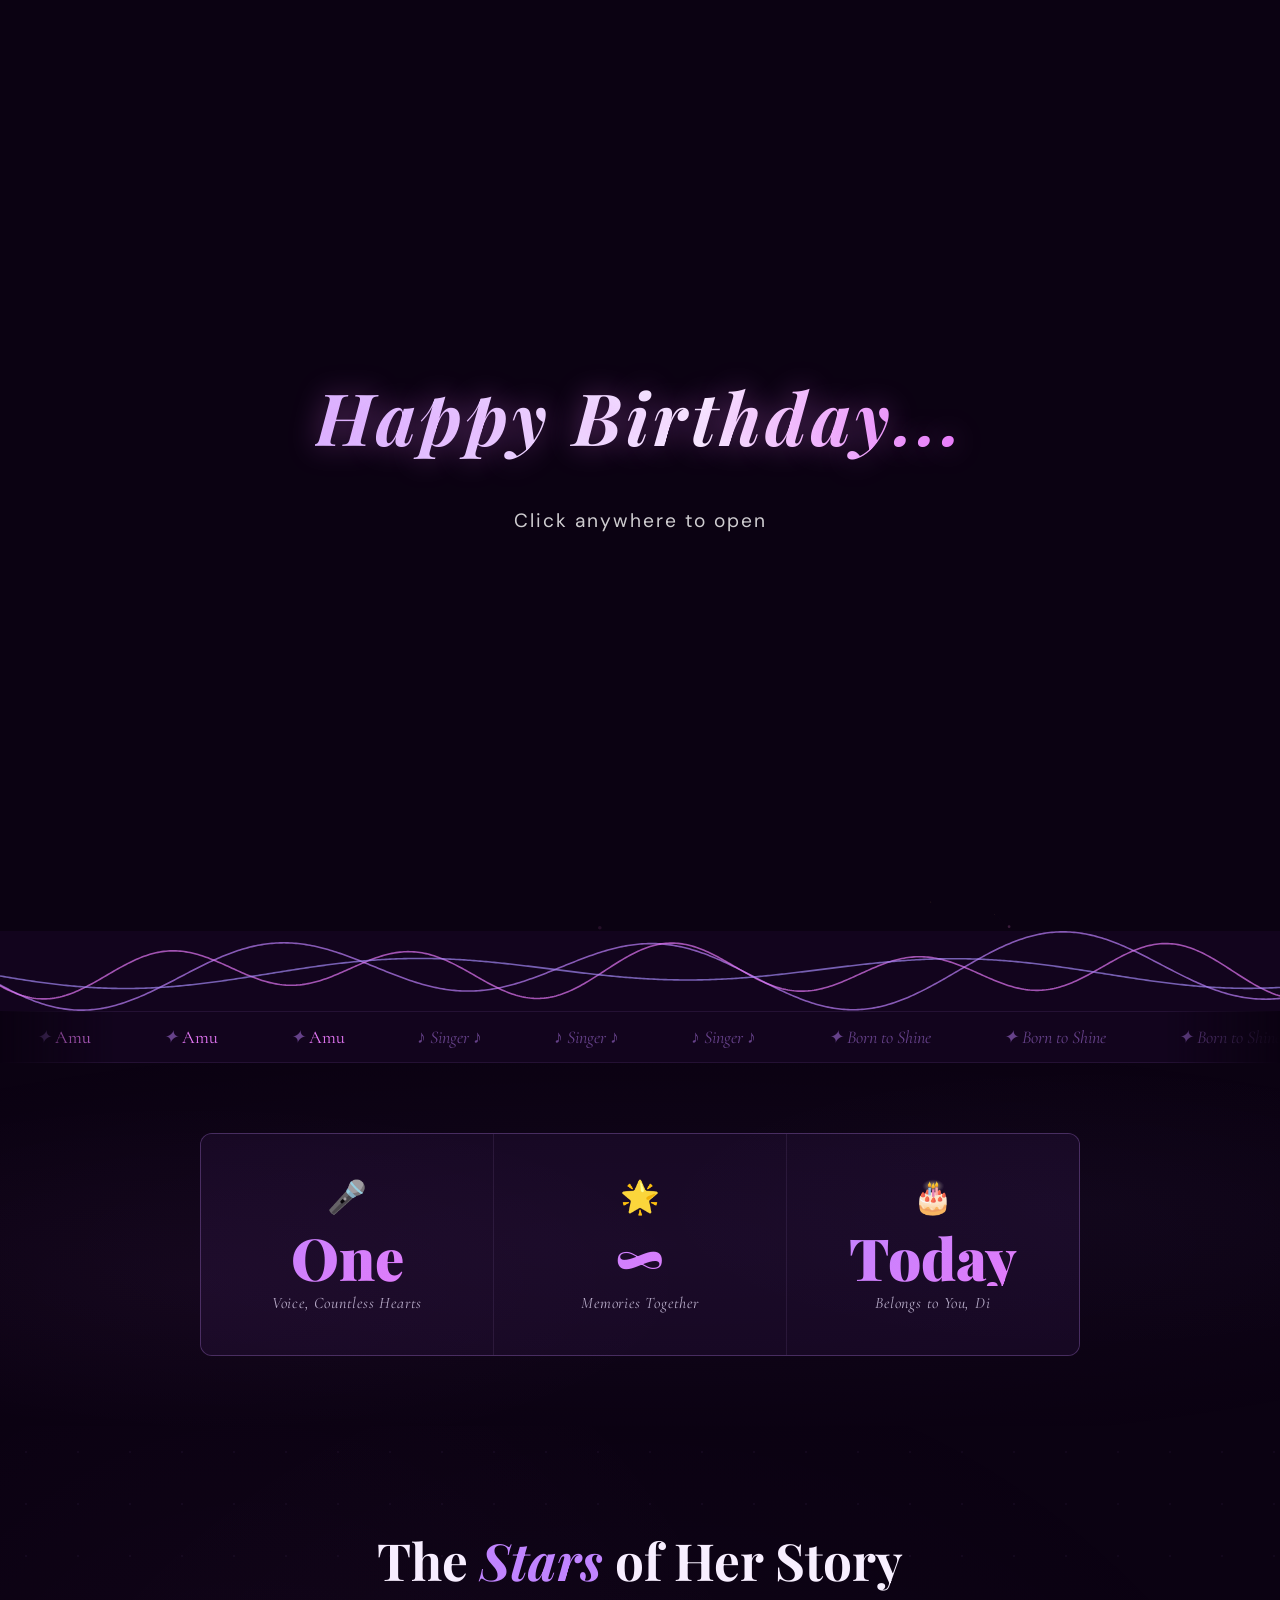
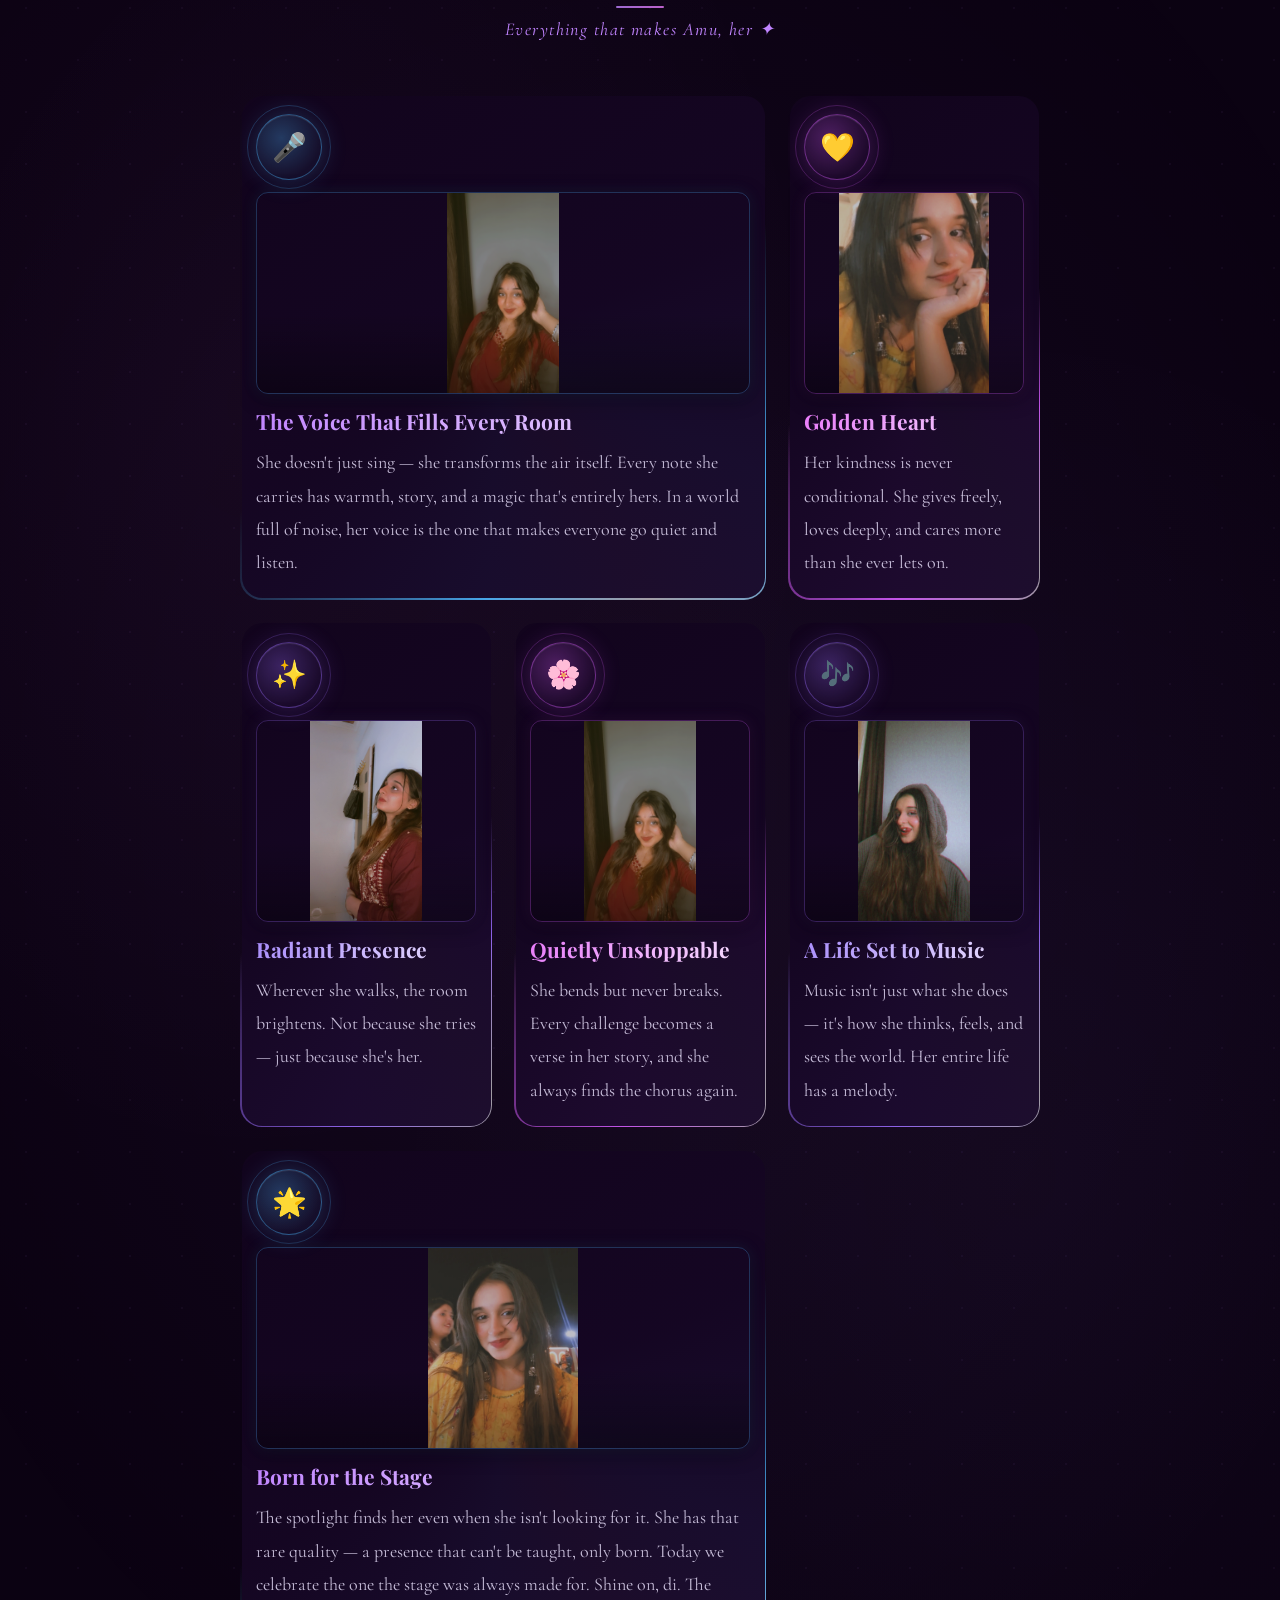
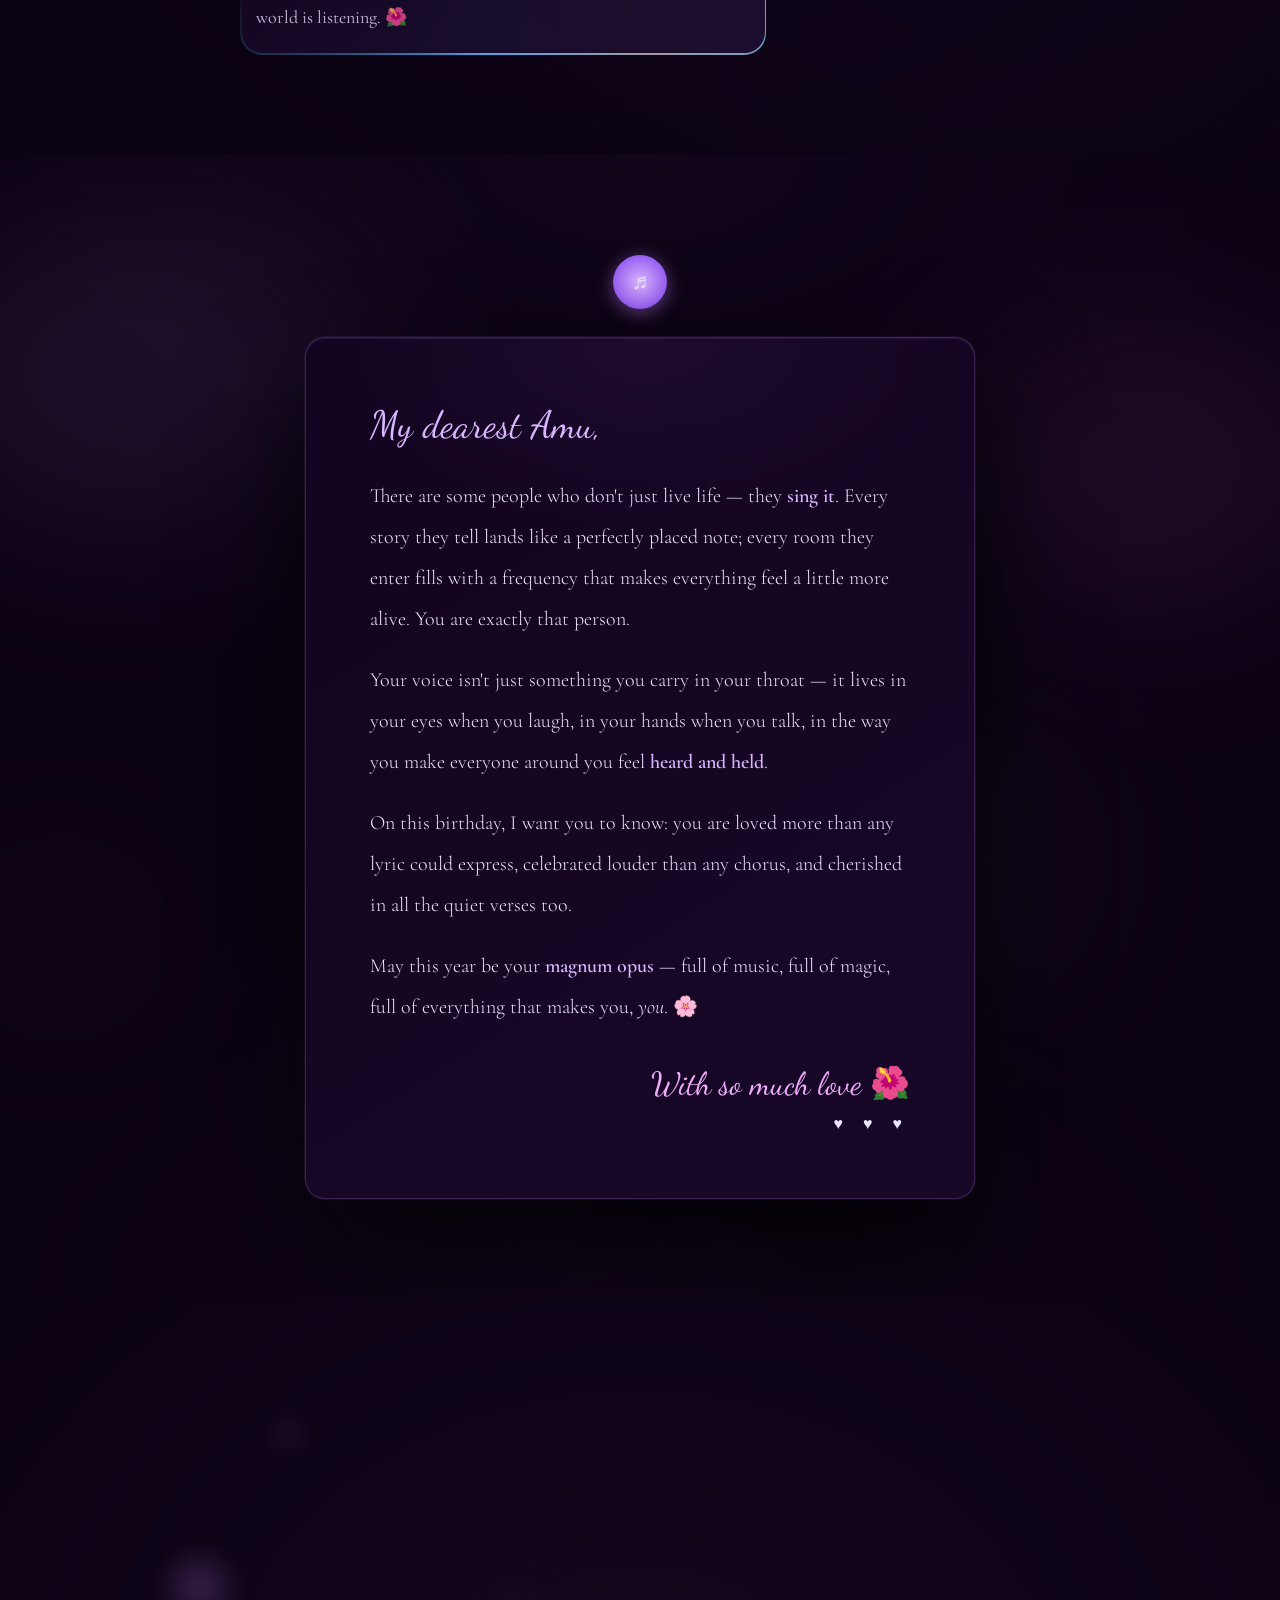
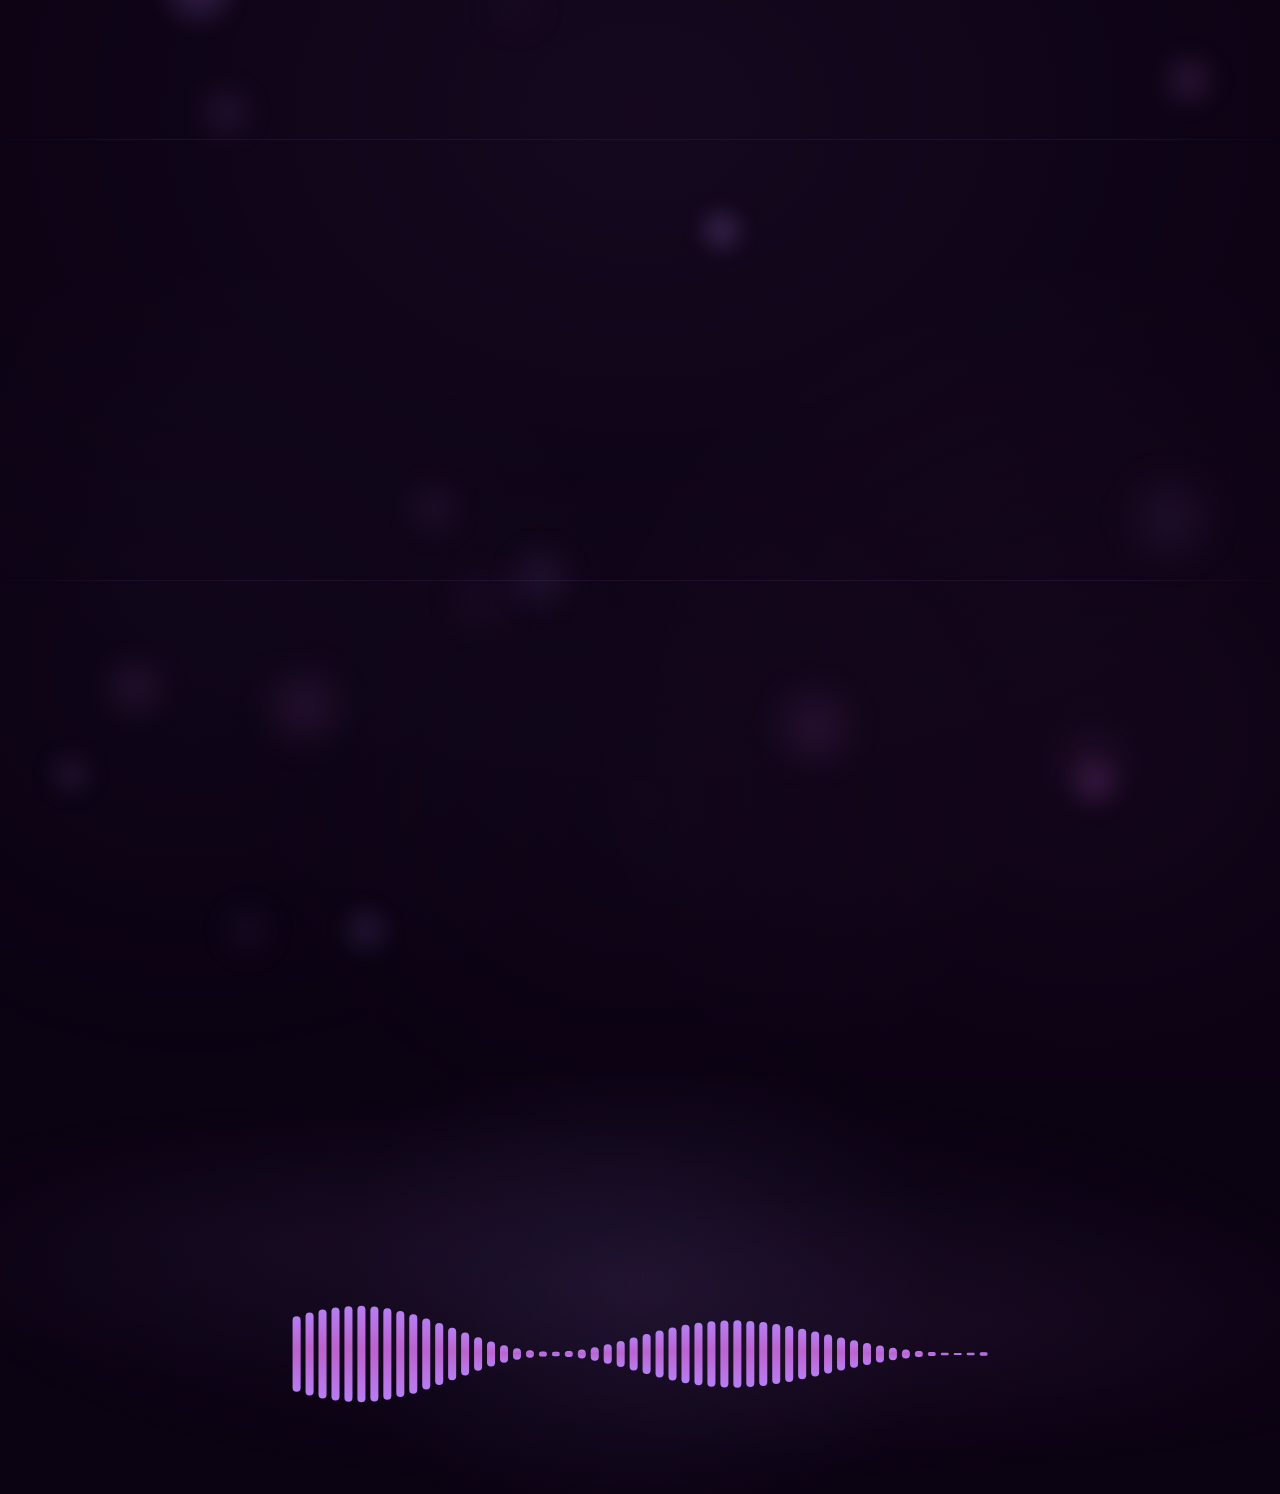
==== commit 6dbddff4: "Add files via upload" ====
--- a/index.html
+++ b/index.html
@@ -13,8 +13,9 @@
 
 <body>
   <!-- LOADER -->
-  <div id="loader">
+  <div id="loader" style="cursor: pointer;">
     <div class="loader-text">Happy Birthday...</div>
+    <div class="loader-prompt" style="font-family: 'DM Sans', sans-serif; font-size: 1.2rem; color: #fff; margin-top: 20px; opacity: 0.8; letter-spacing: 2px; text-align: center;">Click anywhere to open</div>
   </div>
   <!-- Animated mesh gradient background -->
   <div id="meshbg">
@@ -392,6 +393,8 @@
     </div>
   </div>
 
+  <!-- Background Music -->
+  <audio id="bg-music" src="a.mp3" autoplay loop style="display: none;"></audio>
   <script src="script.js"></script>
 </body>
 
--- a/style.css
+++ b/style.css
@@ -2126,7 +2126,11 @@
     transform: rotate(0deg) scale(1.08) !important;
     translate: 0 -5px;
   }
-}
-
-
-
+}
+
+/* MOBILE PERFORMANCE OPTIMIZATIONS */
+@media (max-width: 768px) {
+  .mesh-blob {
+    filter: blur(40px); /* Significantly reduced blur for mobile GPUs */
+  }
+}
